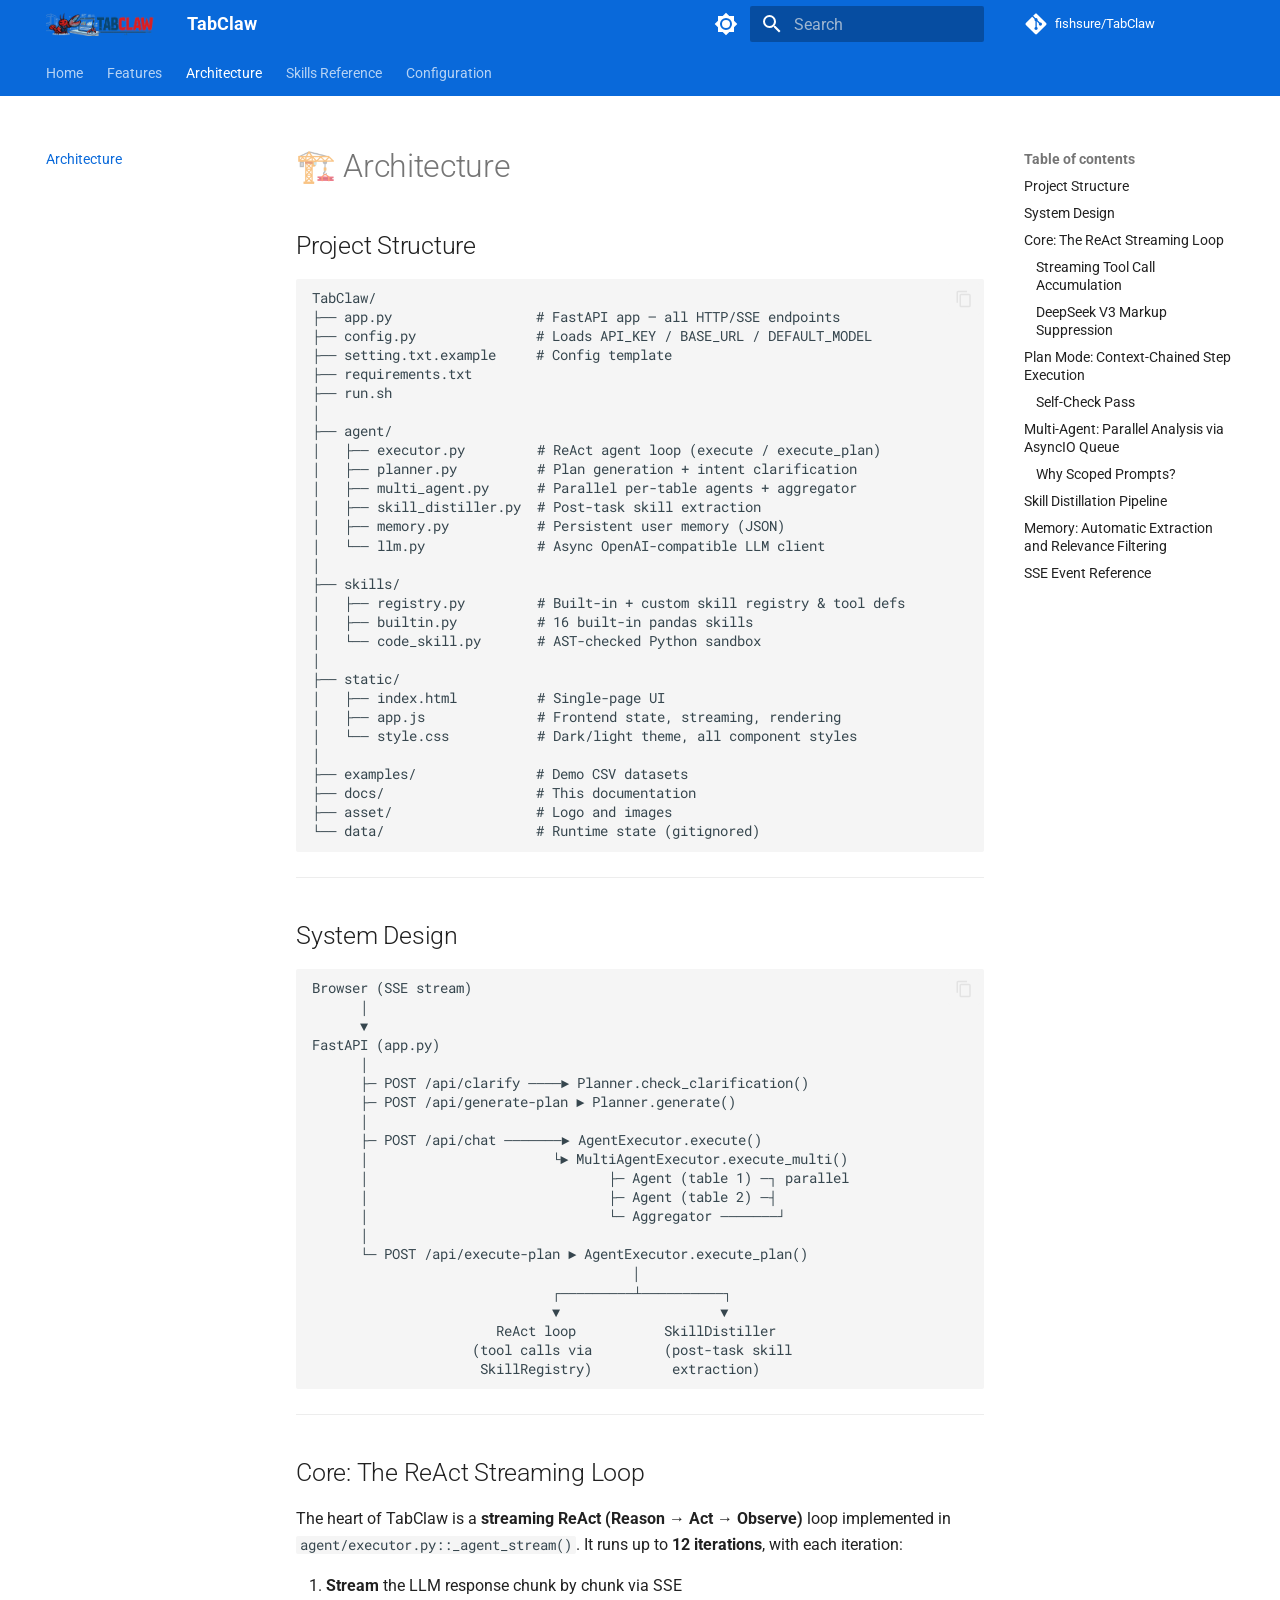
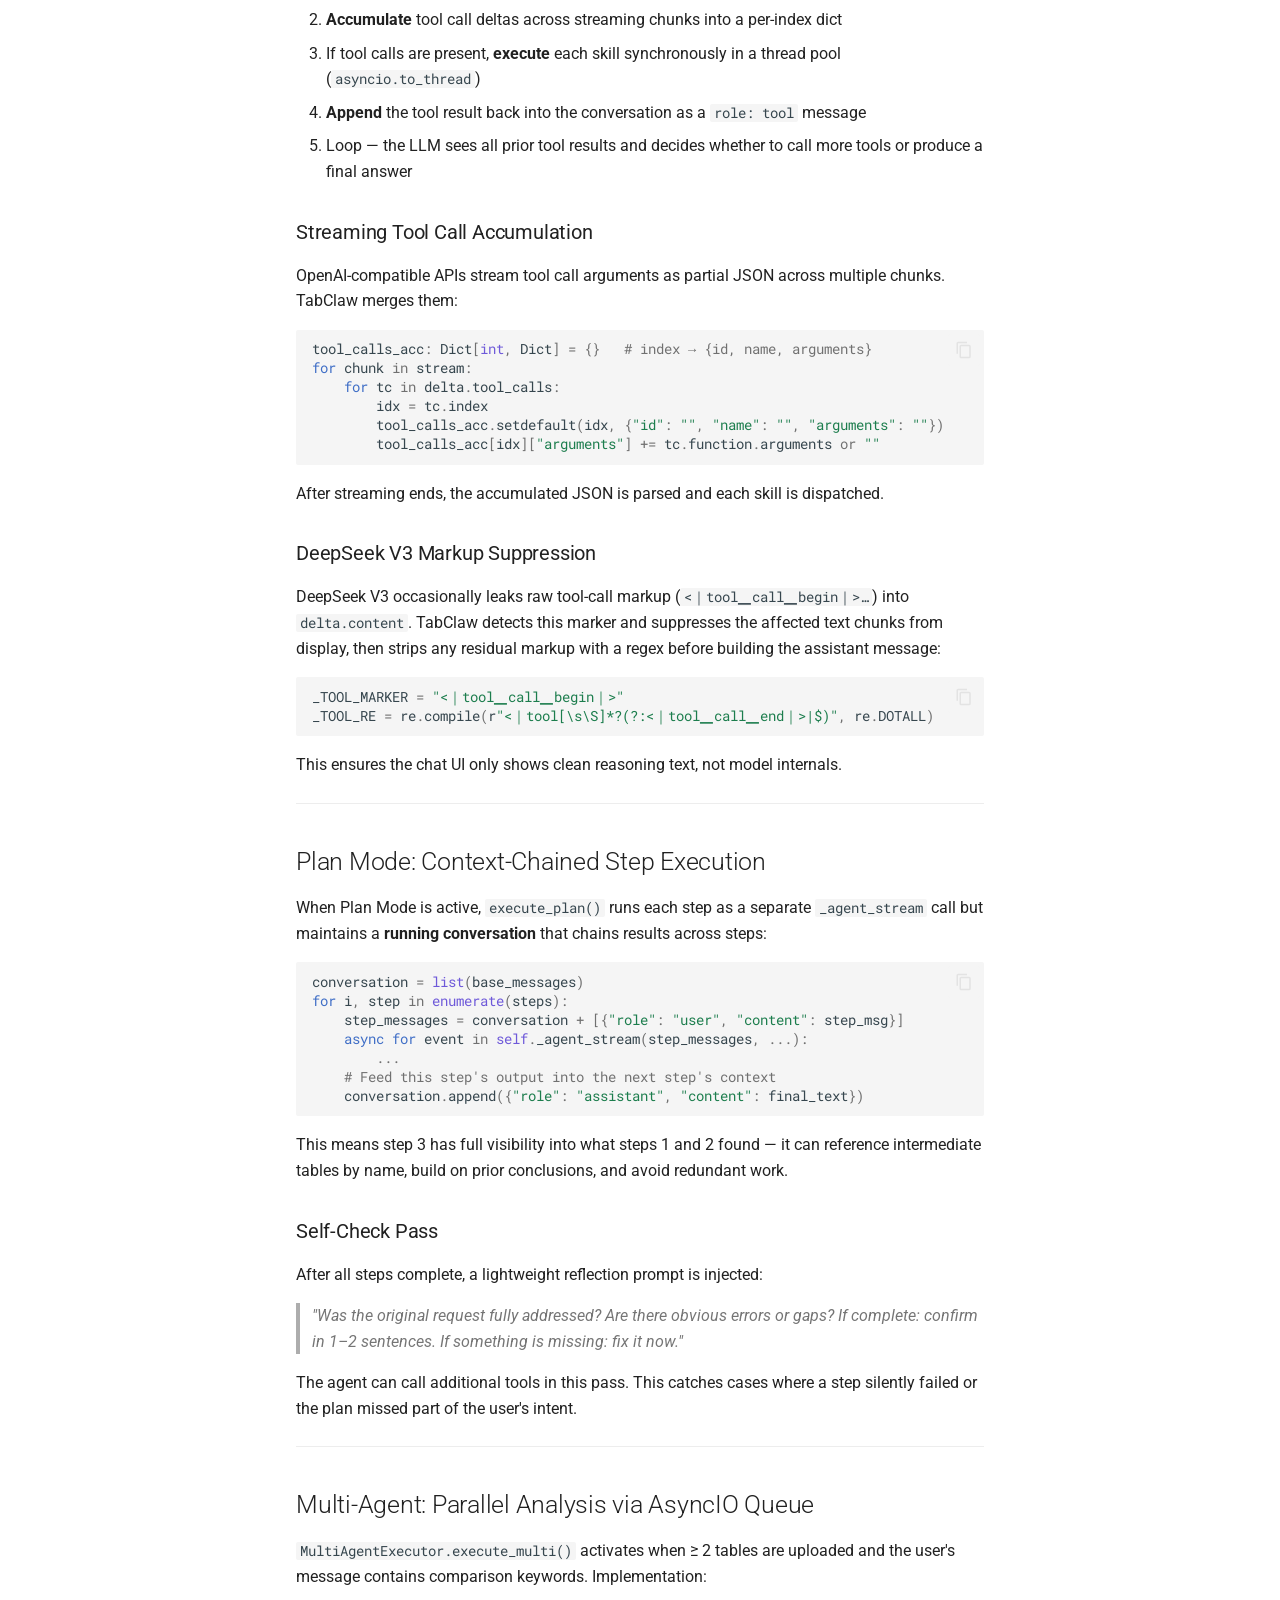
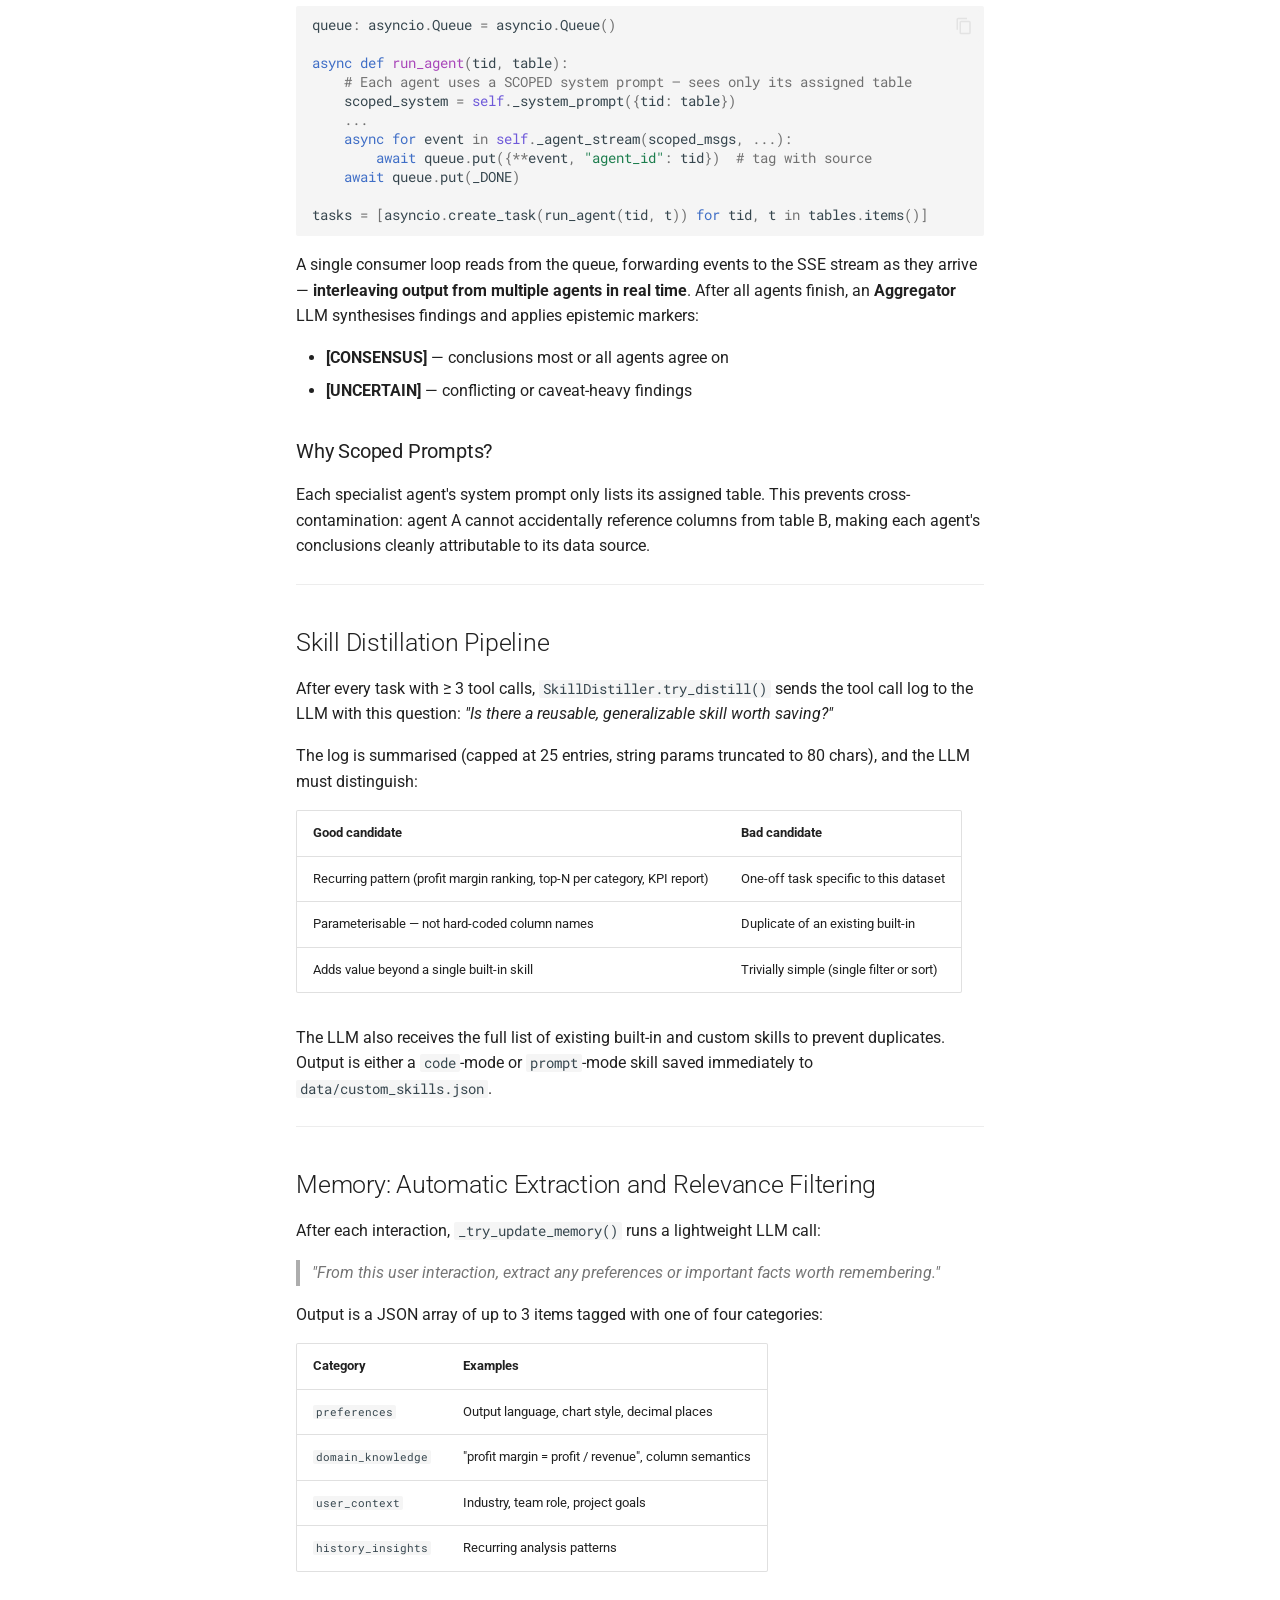
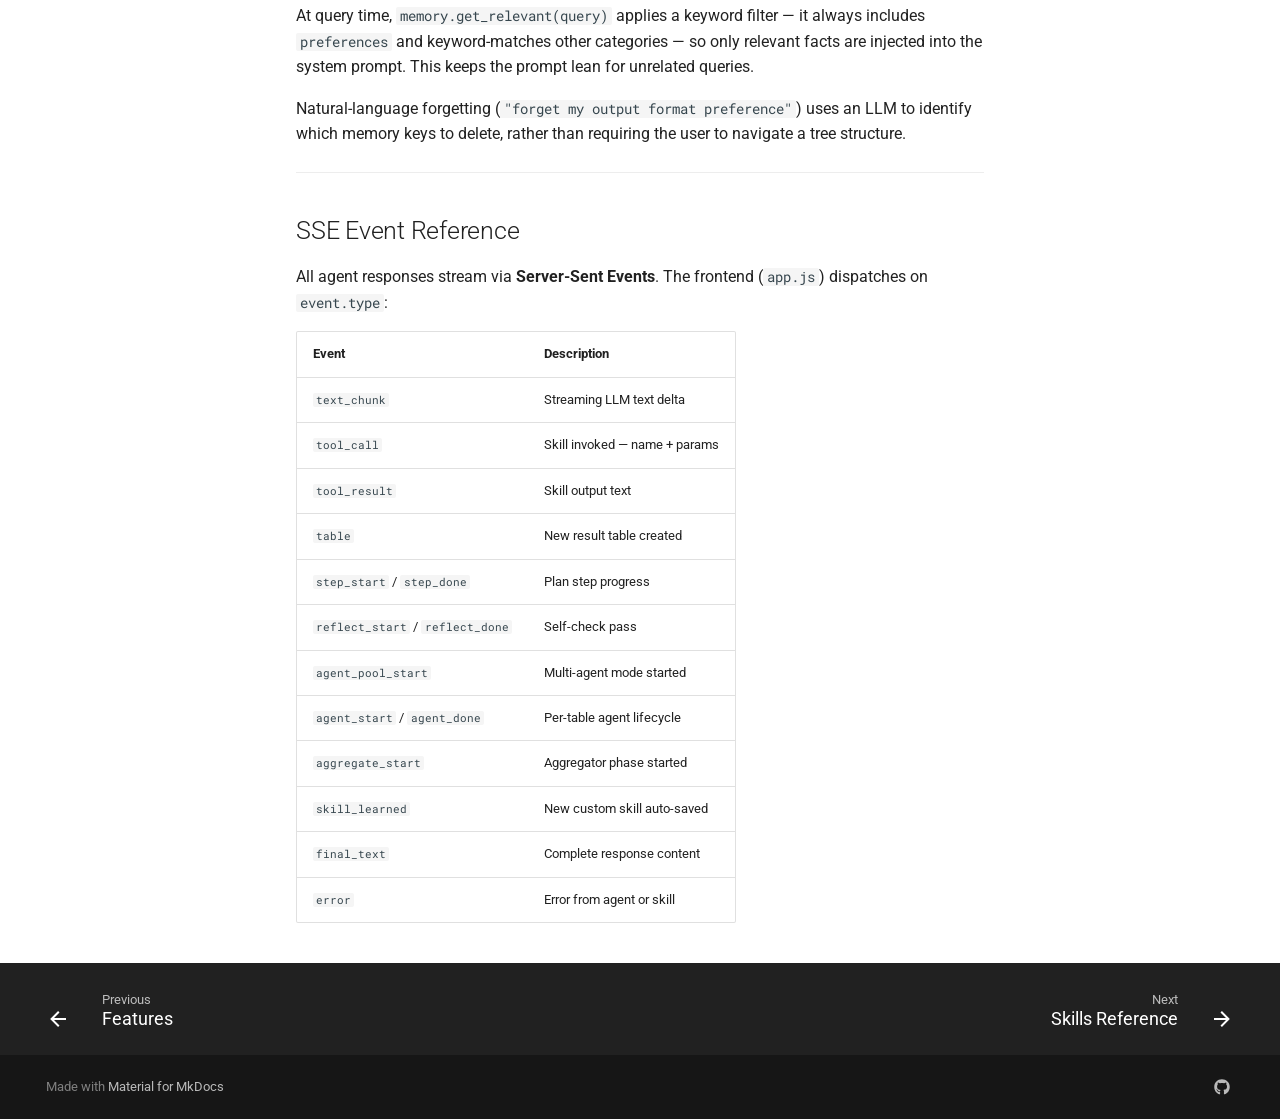
==== architecture/index.html @ ba9af8a4 "Deployed 02b4623 with MkDocs version: 1.6.1" ====
<!doctype html>
<html lang="en" class="no-js">
  <head>
    
      <meta charset="utf-8">
      <meta name="viewport" content="width=device-width,initial-scale=1">
      
        <meta name="description" content="A local AI agent for conversational table analysis — no SQL, no code, no cloud.">
      
      
        <meta name="author" content="Shuo Yu, Daoyu Wang, Qingchuan Li">
      
      
        <link rel="canonical" href="https://fishsure.github.io/TabClaw/architecture/">
      
      
        <link rel="prev" href="../features/">
      
      
        <link rel="next" href="../skills/">
      
      
        
      
      
      <link rel="icon" href="../assets/logo_rmbg.png">
      <meta name="generator" content="mkdocs-1.6.1, mkdocs-material-9.7.4">
    
    
      
        <title>Architecture - TabClaw</title>
      
    
    
      <link rel="stylesheet" href="../assets/stylesheets/main.484c7ddc.min.css">
      
        
        <link rel="stylesheet" href="../assets/stylesheets/palette.ab4e12ef.min.css">
      
      


    
    
      
    
    
      
        
        
        <link rel="preconnect" href="https://fonts.gstatic.com" crossorigin>
        <link rel="stylesheet" href="https://fonts.googleapis.com/css?family=Roboto:300,300i,400,400i,700,700i%7CRoboto+Mono:400,400i,700,700i&display=fallback">
        <style>:root{--md-text-font:"Roboto";--md-code-font:"Roboto Mono"}</style>
      
    
    
      <link rel="stylesheet" href="../assets/custom.css">
    
    <script>__md_scope=new URL("..",location),__md_hash=e=>[...e].reduce(((e,_)=>(e<<5)-e+_.charCodeAt(0)),0),__md_get=(e,_=localStorage,t=__md_scope)=>JSON.parse(_.getItem(t.pathname+"."+e)),__md_set=(e,_,t=localStorage,a=__md_scope)=>{try{t.setItem(a.pathname+"."+e,JSON.stringify(_))}catch(e){}}</script>
    
      

    
    
  </head>
  
  
    
    
      
    
    
    
    
    <body dir="ltr" data-md-color-scheme="slate" data-md-color-primary="custom" data-md-color-accent="custom">
  
    
    <input class="md-toggle" data-md-toggle="drawer" type="checkbox" id="__drawer" autocomplete="off">
    <input class="md-toggle" data-md-toggle="search" type="checkbox" id="__search" autocomplete="off">
    <label class="md-overlay" for="__drawer"></label>
    <div data-md-component="skip">
      
        
        <a href="#architecture" class="md-skip">
          Skip to content
        </a>
      
    </div>
    <div data-md-component="announce">
      
    </div>
    
    
      

<header class="md-header" data-md-component="header">
  <nav class="md-header__inner md-grid" aria-label="Header">
    <a href=".." title="TabClaw" class="md-header__button md-logo" aria-label="TabClaw" data-md-component="logo">
      
  <img src="../assets/logo_rmbg.png" alt="logo">

    </a>
    <label class="md-header__button md-icon" for="__drawer">
      
      <svg xmlns="http://www.w3.org/2000/svg" viewBox="0 0 24 24"><path d="M3 6h18v2H3zm0 5h18v2H3zm0 5h18v2H3z"/></svg>
    </label>
    <div class="md-header__title" data-md-component="header-title">
      <div class="md-header__ellipsis">
        <div class="md-header__topic">
          <span class="md-ellipsis">
            TabClaw
          </span>
        </div>
        <div class="md-header__topic" data-md-component="header-topic">
          <span class="md-ellipsis">
            
              Architecture
            
          </span>
        </div>
      </div>
    </div>
    
      
        <form class="md-header__option" data-md-component="palette">
  
    
    
    
    <input class="md-option" data-md-color-media="(prefers-color-scheme: dark)" data-md-color-scheme="slate" data-md-color-primary="custom" data-md-color-accent="custom"  aria-label="Switch to light mode"  type="radio" name="__palette" id="__palette_0">
    
      <label class="md-header__button md-icon" title="Switch to light mode" for="__palette_1" hidden>
        <svg xmlns="http://www.w3.org/2000/svg" viewBox="0 0 24 24"><path d="M12 18c-.89 0-1.74-.2-2.5-.55C11.56 16.5 13 14.42 13 12s-1.44-4.5-3.5-5.45C10.26 6.2 11.11 6 12 6a6 6 0 0 1 6 6 6 6 0 0 1-6 6m8-9.31V4h-4.69L12 .69 8.69 4H4v4.69L.69 12 4 15.31V20h4.69L12 23.31 15.31 20H20v-4.69L23.31 12z"/></svg>
      </label>
    
  
    
    
    
    <input class="md-option" data-md-color-media="(prefers-color-scheme: light)" data-md-color-scheme="default" data-md-color-primary="custom" data-md-color-accent="custom"  aria-label="Switch to dark mode"  type="radio" name="__palette" id="__palette_1">
    
      <label class="md-header__button md-icon" title="Switch to dark mode" for="__palette_0" hidden>
        <svg xmlns="http://www.w3.org/2000/svg" viewBox="0 0 24 24"><path d="M12 8a4 4 0 0 0-4 4 4 4 0 0 0 4 4 4 4 0 0 0 4-4 4 4 0 0 0-4-4m0 10a6 6 0 0 1-6-6 6 6 0 0 1 6-6 6 6 0 0 1 6 6 6 6 0 0 1-6 6m8-9.31V4h-4.69L12 .69 8.69 4H4v4.69L.69 12 4 15.31V20h4.69L12 23.31 15.31 20H20v-4.69L23.31 12z"/></svg>
      </label>
    
  
</form>
      
    
    
      <script>var palette=__md_get("__palette");if(palette&&palette.color){if("(prefers-color-scheme)"===palette.color.media){var media=matchMedia("(prefers-color-scheme: light)"),input=document.querySelector(media.matches?"[data-md-color-media='(prefers-color-scheme: light)']":"[data-md-color-media='(prefers-color-scheme: dark)']");palette.color.media=input.getAttribute("data-md-color-media"),palette.color.scheme=input.getAttribute("data-md-color-scheme"),palette.color.primary=input.getAttribute("data-md-color-primary"),palette.color.accent=input.getAttribute("data-md-color-accent")}for(var[key,value]of Object.entries(palette.color))document.body.setAttribute("data-md-color-"+key,value)}</script>
    
    
    
      
      
        <label class="md-header__button md-icon" for="__search">
          
          <svg xmlns="http://www.w3.org/2000/svg" viewBox="0 0 24 24"><path d="M9.5 3A6.5 6.5 0 0 1 16 9.5c0 1.61-.59 3.09-1.56 4.23l.27.27h.79l5 5-1.5 1.5-5-5v-.79l-.27-.27A6.52 6.52 0 0 1 9.5 16 6.5 6.5 0 0 1 3 9.5 6.5 6.5 0 0 1 9.5 3m0 2C7 5 5 7 5 9.5S7 14 9.5 14 14 12 14 9.5 12 5 9.5 5"/></svg>
        </label>
        <div class="md-search" data-md-component="search" role="dialog">
  <label class="md-search__overlay" for="__search"></label>
  <div class="md-search__inner" role="search">
    <form class="md-search__form" name="search">
      <input type="text" class="md-search__input" name="query" aria-label="Search" placeholder="Search" autocapitalize="off" autocorrect="off" autocomplete="off" spellcheck="false" data-md-component="search-query" required>
      <label class="md-search__icon md-icon" for="__search">
        
        <svg xmlns="http://www.w3.org/2000/svg" viewBox="0 0 24 24"><path d="M9.5 3A6.5 6.5 0 0 1 16 9.5c0 1.61-.59 3.09-1.56 4.23l.27.27h.79l5 5-1.5 1.5-5-5v-.79l-.27-.27A6.52 6.52 0 0 1 9.5 16 6.5 6.5 0 0 1 3 9.5 6.5 6.5 0 0 1 9.5 3m0 2C7 5 5 7 5 9.5S7 14 9.5 14 14 12 14 9.5 12 5 9.5 5"/></svg>
        
        <svg xmlns="http://www.w3.org/2000/svg" viewBox="0 0 24 24"><path d="M20 11v2H8l5.5 5.5-1.42 1.42L4.16 12l7.92-7.92L13.5 5.5 8 11z"/></svg>
      </label>
      <nav class="md-search__options" aria-label="Search">
        
        <button type="reset" class="md-search__icon md-icon" title="Clear" aria-label="Clear" tabindex="-1">
          
          <svg xmlns="http://www.w3.org/2000/svg" viewBox="0 0 24 24"><path d="M19 6.41 17.59 5 12 10.59 6.41 5 5 6.41 10.59 12 5 17.59 6.41 19 12 13.41 17.59 19 19 17.59 13.41 12z"/></svg>
        </button>
      </nav>
      
        <div class="md-search__suggest" data-md-component="search-suggest"></div>
      
    </form>
    <div class="md-search__output">
      <div class="md-search__scrollwrap" tabindex="0" data-md-scrollfix>
        <div class="md-search-result" data-md-component="search-result">
          <div class="md-search-result__meta">
            Initializing search
          </div>
          <ol class="md-search-result__list" role="presentation"></ol>
        </div>
      </div>
    </div>
  </div>
</div>
      
    
    
      <div class="md-header__source">
        <a href="https://github.com/fishsure/TabClaw" title="Go to repository" class="md-source" data-md-component="source">
  <div class="md-source__icon md-icon">
    
    <svg xmlns="http://www.w3.org/2000/svg" viewBox="0 0 448 512"><!--! Font Awesome Free 7.1.0 by @fontawesome - https://fontawesome.com License - https://fontawesome.com/license/free (Icons: CC BY 4.0, Fonts: SIL OFL 1.1, Code: MIT License) Copyright 2025 Fonticons, Inc.--><path d="M439.6 236.1 244 40.5c-5.4-5.5-12.8-8.5-20.4-8.5s-15 3-20.4 8.4L162.5 81l51.5 51.5c27.1-9.1 52.7 16.8 43.4 43.7l49.7 49.7c34.2-11.8 61.2 31 35.5 56.7-26.5 26.5-70.2-2.9-56-37.3L240.3 199v121.9c25.3 12.5 22.3 41.8 9.1 55-6.4 6.4-15.2 10.1-24.3 10.1s-17.8-3.6-24.3-10.1c-17.6-17.6-11.1-46.9 11.2-56v-123c-20.8-8.5-24.6-30.7-18.6-45L142.6 101 8.5 235.1C3 240.6 0 247.9 0 255.5s3 15 8.5 20.4l195.6 195.7c5.4 5.4 12.7 8.4 20.4 8.4s15-3 20.4-8.4l194.7-194.7c5.4-5.4 8.4-12.8 8.4-20.4s-3-15-8.4-20.4"/></svg>
  </div>
  <div class="md-source__repository">
    fishsure/TabClaw
  </div>
</a>
      </div>
    
  </nav>
  
</header>
    
    <div class="md-container" data-md-component="container">
      
      
        
          
            
<nav class="md-tabs" aria-label="Tabs" data-md-component="tabs">
  <div class="md-grid">
    <ul class="md-tabs__list">
      
        
  
  
  
  
    <li class="md-tabs__item">
      <a href=".." class="md-tabs__link">
        
  
  
    
  
  Home

      </a>
    </li>
  

      
        
  
  
  
  
    <li class="md-tabs__item">
      <a href="../features/" class="md-tabs__link">
        
  
  
    
  
  Features

      </a>
    </li>
  

      
        
  
  
  
    
  
  
    <li class="md-tabs__item md-tabs__item--active">
      <a href="./" class="md-tabs__link">
        
  
  
    
  
  Architecture

      </a>
    </li>
  

      
        
  
  
  
  
    <li class="md-tabs__item">
      <a href="../skills/" class="md-tabs__link">
        
  
  
    
  
  Skills Reference

      </a>
    </li>
  

      
        
  
  
  
  
    <li class="md-tabs__item">
      <a href="../configuration/" class="md-tabs__link">
        
  
  
    
  
  Configuration

      </a>
    </li>
  

      
    </ul>
  </div>
</nav>
          
        
      
      <main class="md-main" data-md-component="main">
        <div class="md-main__inner md-grid">
          
            
              
              <div class="md-sidebar md-sidebar--primary" data-md-component="sidebar" data-md-type="navigation" >
                <div class="md-sidebar__scrollwrap">
                  <div class="md-sidebar__inner">
                    


  


<nav class="md-nav md-nav--primary md-nav--lifted" aria-label="Navigation" data-md-level="0">
  <label class="md-nav__title" for="__drawer">
    <a href=".." title="TabClaw" class="md-nav__button md-logo" aria-label="TabClaw" data-md-component="logo">
      
  <img src="../assets/logo_rmbg.png" alt="logo">

    </a>
    TabClaw
  </label>
  
    <div class="md-nav__source">
      <a href="https://github.com/fishsure/TabClaw" title="Go to repository" class="md-source" data-md-component="source">
  <div class="md-source__icon md-icon">
    
    <svg xmlns="http://www.w3.org/2000/svg" viewBox="0 0 448 512"><!--! Font Awesome Free 7.1.0 by @fontawesome - https://fontawesome.com License - https://fontawesome.com/license/free (Icons: CC BY 4.0, Fonts: SIL OFL 1.1, Code: MIT License) Copyright 2025 Fonticons, Inc.--><path d="M439.6 236.1 244 40.5c-5.4-5.5-12.8-8.5-20.4-8.5s-15 3-20.4 8.4L162.5 81l51.5 51.5c27.1-9.1 52.7 16.8 43.4 43.7l49.7 49.7c34.2-11.8 61.2 31 35.5 56.7-26.5 26.5-70.2-2.9-56-37.3L240.3 199v121.9c25.3 12.5 22.3 41.8 9.1 55-6.4 6.4-15.2 10.1-24.3 10.1s-17.8-3.6-24.3-10.1c-17.6-17.6-11.1-46.9 11.2-56v-123c-20.8-8.5-24.6-30.7-18.6-45L142.6 101 8.5 235.1C3 240.6 0 247.9 0 255.5s3 15 8.5 20.4l195.6 195.7c5.4 5.4 12.7 8.4 20.4 8.4s15-3 20.4-8.4l194.7-194.7c5.4-5.4 8.4-12.8 8.4-20.4s-3-15-8.4-20.4"/></svg>
  </div>
  <div class="md-source__repository">
    fishsure/TabClaw
  </div>
</a>
    </div>
  
  <ul class="md-nav__list" data-md-scrollfix>
    
      
      
  
  
  
  
    <li class="md-nav__item">
      <a href=".." class="md-nav__link">
        
  
  
  <span class="md-ellipsis">
    
  
    Home
  

    
  </span>
  
  

      </a>
    </li>
  

    
      
      
  
  
  
  
    <li class="md-nav__item">
      <a href="../features/" class="md-nav__link">
        
  
  
  <span class="md-ellipsis">
    
  
    Features
  

    
  </span>
  
  

      </a>
    </li>
  

    
      
      
  
  
    
  
  
  
    <li class="md-nav__item md-nav__item--active">
      
      <input class="md-nav__toggle md-toggle" type="checkbox" id="__toc">
      
      
        
      
      
        <label class="md-nav__link md-nav__link--active" for="__toc">
          
  
  
  <span class="md-ellipsis">
    
  
    Architecture
  

    
  </span>
  
  

          <span class="md-nav__icon md-icon"></span>
        </label>
      
      <a href="./" class="md-nav__link md-nav__link--active">
        
  
  
  <span class="md-ellipsis">
    
  
    Architecture
  

    
  </span>
  
  

      </a>
      
        

<nav class="md-nav md-nav--secondary" aria-label="Table of contents">
  
  
  
    
  
  
    <label class="md-nav__title" for="__toc">
      <span class="md-nav__icon md-icon"></span>
      Table of contents
    </label>
    <ul class="md-nav__list" data-md-component="toc" data-md-scrollfix>
      
        <li class="md-nav__item">
  <a href="#project-structure" class="md-nav__link">
    <span class="md-ellipsis">
      
        Project Structure
      
    </span>
  </a>
  
</li>
      
        <li class="md-nav__item">
  <a href="#system-design" class="md-nav__link">
    <span class="md-ellipsis">
      
        System Design
      
    </span>
  </a>
  
</li>
      
        <li class="md-nav__item">
  <a href="#core-the-react-streaming-loop" class="md-nav__link">
    <span class="md-ellipsis">
      
        Core: The ReAct Streaming Loop
      
    </span>
  </a>
  
    <nav class="md-nav" aria-label="Core: The ReAct Streaming Loop">
      <ul class="md-nav__list">
        
          <li class="md-nav__item">
  <a href="#streaming-tool-call-accumulation" class="md-nav__link">
    <span class="md-ellipsis">
      
        Streaming Tool Call Accumulation
      
    </span>
  </a>
  
</li>
        
          <li class="md-nav__item">
  <a href="#deepseek-v3-markup-suppression" class="md-nav__link">
    <span class="md-ellipsis">
      
        DeepSeek V3 Markup Suppression
      
    </span>
  </a>
  
</li>
        
      </ul>
    </nav>
  
</li>
      
        <li class="md-nav__item">
  <a href="#plan-mode-context-chained-step-execution" class="md-nav__link">
    <span class="md-ellipsis">
      
        Plan Mode: Context-Chained Step Execution
      
    </span>
  </a>
  
    <nav class="md-nav" aria-label="Plan Mode: Context-Chained Step Execution">
      <ul class="md-nav__list">
        
          <li class="md-nav__item">
  <a href="#self-check-pass" class="md-nav__link">
    <span class="md-ellipsis">
      
        Self-Check Pass
      
    </span>
  </a>
  
</li>
        
      </ul>
    </nav>
  
</li>
      
        <li class="md-nav__item">
  <a href="#multi-agent-parallel-analysis-via-asyncio-queue" class="md-nav__link">
    <span class="md-ellipsis">
      
        Multi-Agent: Parallel Analysis via AsyncIO Queue
      
    </span>
  </a>
  
    <nav class="md-nav" aria-label="Multi-Agent: Parallel Analysis via AsyncIO Queue">
      <ul class="md-nav__list">
        
          <li class="md-nav__item">
  <a href="#why-scoped-prompts" class="md-nav__link">
    <span class="md-ellipsis">
      
        Why Scoped Prompts?
      
    </span>
  </a>
  
</li>
        
      </ul>
    </nav>
  
</li>
      
        <li class="md-nav__item">
  <a href="#skill-distillation-pipeline" class="md-nav__link">
    <span class="md-ellipsis">
      
        Skill Distillation Pipeline
      
    </span>
  </a>
  
</li>
      
        <li class="md-nav__item">
  <a href="#memory-automatic-extraction-and-relevance-filtering" class="md-nav__link">
    <span class="md-ellipsis">
      
        Memory: Automatic Extraction and Relevance Filtering
      
    </span>
  </a>
  
</li>
      
        <li class="md-nav__item">
  <a href="#sse-event-reference" class="md-nav__link">
    <span class="md-ellipsis">
      
        SSE Event Reference
      
    </span>
  </a>
  
</li>
      
    </ul>
  
</nav>
      
    </li>
  

    
      
      
  
  
  
  
    <li class="md-nav__item">
      <a href="../skills/" class="md-nav__link">
        
  
  
  <span class="md-ellipsis">
    
  
    Skills Reference
  

    
  </span>
  
  

      </a>
    </li>
  

    
      
      
  
  
  
  
    <li class="md-nav__item">
      <a href="../configuration/" class="md-nav__link">
        
  
  
  <span class="md-ellipsis">
    
  
    Configuration
  

    
  </span>
  
  

      </a>
    </li>
  

    
  </ul>
</nav>
                  </div>
                </div>
              </div>
            
            
              
              <div class="md-sidebar md-sidebar--secondary" data-md-component="sidebar" data-md-type="toc" >
                <div class="md-sidebar__scrollwrap">
                  <div class="md-sidebar__inner">
                    

<nav class="md-nav md-nav--secondary" aria-label="Table of contents">
  
  
  
    
  
  
    <label class="md-nav__title" for="__toc">
      <span class="md-nav__icon md-icon"></span>
      Table of contents
    </label>
    <ul class="md-nav__list" data-md-component="toc" data-md-scrollfix>
      
        <li class="md-nav__item">
  <a href="#project-structure" class="md-nav__link">
    <span class="md-ellipsis">
      
        Project Structure
      
    </span>
  </a>
  
</li>
      
        <li class="md-nav__item">
  <a href="#system-design" class="md-nav__link">
    <span class="md-ellipsis">
      
        System Design
      
    </span>
  </a>
  
</li>
      
        <li class="md-nav__item">
  <a href="#core-the-react-streaming-loop" class="md-nav__link">
    <span class="md-ellipsis">
      
        Core: The ReAct Streaming Loop
      
    </span>
  </a>
  
    <nav class="md-nav" aria-label="Core: The ReAct Streaming Loop">
      <ul class="md-nav__list">
        
          <li class="md-nav__item">
  <a href="#streaming-tool-call-accumulation" class="md-nav__link">
    <span class="md-ellipsis">
      
        Streaming Tool Call Accumulation
      
    </span>
  </a>
  
</li>
        
          <li class="md-nav__item">
  <a href="#deepseek-v3-markup-suppression" class="md-nav__link">
    <span class="md-ellipsis">
      
        DeepSeek V3 Markup Suppression
      
    </span>
  </a>
  
</li>
        
      </ul>
    </nav>
  
</li>
      
        <li class="md-nav__item">
  <a href="#plan-mode-context-chained-step-execution" class="md-nav__link">
    <span class="md-ellipsis">
      
        Plan Mode: Context-Chained Step Execution
      
    </span>
  </a>
  
    <nav class="md-nav" aria-label="Plan Mode: Context-Chained Step Execution">
      <ul class="md-nav__list">
        
          <li class="md-nav__item">
  <a href="#self-check-pass" class="md-nav__link">
    <span class="md-ellipsis">
      
        Self-Check Pass
      
    </span>
  </a>
  
</li>
        
      </ul>
    </nav>
  
</li>
      
        <li class="md-nav__item">
  <a href="#multi-agent-parallel-analysis-via-asyncio-queue" class="md-nav__link">
    <span class="md-ellipsis">
      
        Multi-Agent: Parallel Analysis via AsyncIO Queue
      
    </span>
  </a>
  
    <nav class="md-nav" aria-label="Multi-Agent: Parallel Analysis via AsyncIO Queue">
      <ul class="md-nav__list">
        
          <li class="md-nav__item">
  <a href="#why-scoped-prompts" class="md-nav__link">
    <span class="md-ellipsis">
      
        Why Scoped Prompts?
      
    </span>
  </a>
  
</li>
        
      </ul>
    </nav>
  
</li>
      
        <li class="md-nav__item">
  <a href="#skill-distillation-pipeline" class="md-nav__link">
    <span class="md-ellipsis">
      
        Skill Distillation Pipeline
      
    </span>
  </a>
  
</li>
      
        <li class="md-nav__item">
  <a href="#memory-automatic-extraction-and-relevance-filtering" class="md-nav__link">
    <span class="md-ellipsis">
      
        Memory: Automatic Extraction and Relevance Filtering
      
    </span>
  </a>
  
</li>
      
        <li class="md-nav__item">
  <a href="#sse-event-reference" class="md-nav__link">
    <span class="md-ellipsis">
      
        SSE Event Reference
      
    </span>
  </a>
  
</li>
      
    </ul>
  
</nav>
                  </div>
                </div>
              </div>
            
          
          
            <div class="md-content" data-md-component="content">
              
              <article class="md-content__inner md-typeset">
                
                  



<h1 id="architecture">🏗️ Architecture<a class="headerlink" href="#architecture" title="Permanent link">&para;</a></h1>
<h2 id="project-structure">Project Structure<a class="headerlink" href="#project-structure" title="Permanent link">&para;</a></h2>
<div class="language-text highlight"><pre><span></span><code><span id="__span-0-1"><a id="__codelineno-0-1" name="__codelineno-0-1" href="#__codelineno-0-1"></a>TabClaw/
</span><span id="__span-0-2"><a id="__codelineno-0-2" name="__codelineno-0-2" href="#__codelineno-0-2"></a>├── app.py                  # FastAPI app — all HTTP/SSE endpoints
</span><span id="__span-0-3"><a id="__codelineno-0-3" name="__codelineno-0-3" href="#__codelineno-0-3"></a>├── config.py               # Loads API_KEY / BASE_URL / DEFAULT_MODEL
</span><span id="__span-0-4"><a id="__codelineno-0-4" name="__codelineno-0-4" href="#__codelineno-0-4"></a>├── setting.txt.example     # Config template
</span><span id="__span-0-5"><a id="__codelineno-0-5" name="__codelineno-0-5" href="#__codelineno-0-5"></a>├── requirements.txt
</span><span id="__span-0-6"><a id="__codelineno-0-6" name="__codelineno-0-6" href="#__codelineno-0-6"></a>├── run.sh
</span><span id="__span-0-7"><a id="__codelineno-0-7" name="__codelineno-0-7" href="#__codelineno-0-7"></a>│
</span><span id="__span-0-8"><a id="__codelineno-0-8" name="__codelineno-0-8" href="#__codelineno-0-8"></a>├── agent/
</span><span id="__span-0-9"><a id="__codelineno-0-9" name="__codelineno-0-9" href="#__codelineno-0-9"></a>│   ├── executor.py         # ReAct agent loop (execute / execute_plan)
</span><span id="__span-0-10"><a id="__codelineno-0-10" name="__codelineno-0-10" href="#__codelineno-0-10"></a>│   ├── planner.py          # Plan generation + intent clarification
</span><span id="__span-0-11"><a id="__codelineno-0-11" name="__codelineno-0-11" href="#__codelineno-0-11"></a>│   ├── multi_agent.py      # Parallel per-table agents + aggregator
</span><span id="__span-0-12"><a id="__codelineno-0-12" name="__codelineno-0-12" href="#__codelineno-0-12"></a>│   ├── skill_distiller.py  # Post-task skill extraction
</span><span id="__span-0-13"><a id="__codelineno-0-13" name="__codelineno-0-13" href="#__codelineno-0-13"></a>│   ├── memory.py           # Persistent user memory (JSON)
</span><span id="__span-0-14"><a id="__codelineno-0-14" name="__codelineno-0-14" href="#__codelineno-0-14"></a>│   └── llm.py              # Async OpenAI-compatible LLM client
</span><span id="__span-0-15"><a id="__codelineno-0-15" name="__codelineno-0-15" href="#__codelineno-0-15"></a>│
</span><span id="__span-0-16"><a id="__codelineno-0-16" name="__codelineno-0-16" href="#__codelineno-0-16"></a>├── skills/
</span><span id="__span-0-17"><a id="__codelineno-0-17" name="__codelineno-0-17" href="#__codelineno-0-17"></a>│   ├── registry.py         # Built-in + custom skill registry &amp; tool defs
</span><span id="__span-0-18"><a id="__codelineno-0-18" name="__codelineno-0-18" href="#__codelineno-0-18"></a>│   ├── builtin.py          # 16 built-in pandas skills
</span><span id="__span-0-19"><a id="__codelineno-0-19" name="__codelineno-0-19" href="#__codelineno-0-19"></a>│   └── code_skill.py       # AST-checked Python sandbox
</span><span id="__span-0-20"><a id="__codelineno-0-20" name="__codelineno-0-20" href="#__codelineno-0-20"></a>│
</span><span id="__span-0-21"><a id="__codelineno-0-21" name="__codelineno-0-21" href="#__codelineno-0-21"></a>├── static/
</span><span id="__span-0-22"><a id="__codelineno-0-22" name="__codelineno-0-22" href="#__codelineno-0-22"></a>│   ├── index.html          # Single-page UI
</span><span id="__span-0-23"><a id="__codelineno-0-23" name="__codelineno-0-23" href="#__codelineno-0-23"></a>│   ├── app.js              # Frontend state, streaming, rendering
</span><span id="__span-0-24"><a id="__codelineno-0-24" name="__codelineno-0-24" href="#__codelineno-0-24"></a>│   └── style.css           # Dark/light theme, all component styles
</span><span id="__span-0-25"><a id="__codelineno-0-25" name="__codelineno-0-25" href="#__codelineno-0-25"></a>│
</span><span id="__span-0-26"><a id="__codelineno-0-26" name="__codelineno-0-26" href="#__codelineno-0-26"></a>├── examples/               # Demo CSV datasets
</span><span id="__span-0-27"><a id="__codelineno-0-27" name="__codelineno-0-27" href="#__codelineno-0-27"></a>├── docs/                   # This documentation
</span><span id="__span-0-28"><a id="__codelineno-0-28" name="__codelineno-0-28" href="#__codelineno-0-28"></a>├── asset/                  # Logo and images
</span><span id="__span-0-29"><a id="__codelineno-0-29" name="__codelineno-0-29" href="#__codelineno-0-29"></a>└── data/                   # Runtime state (gitignored)
</span></code></pre></div>
<hr />
<h2 id="system-design">System Design<a class="headerlink" href="#system-design" title="Permanent link">&para;</a></h2>
<div class="language-text highlight"><pre><span></span><code><span id="__span-1-1"><a id="__codelineno-1-1" name="__codelineno-1-1" href="#__codelineno-1-1"></a>Browser (SSE stream)
</span><span id="__span-1-2"><a id="__codelineno-1-2" name="__codelineno-1-2" href="#__codelineno-1-2"></a>      │
</span><span id="__span-1-3"><a id="__codelineno-1-3" name="__codelineno-1-3" href="#__codelineno-1-3"></a>      ▼
</span><span id="__span-1-4"><a id="__codelineno-1-4" name="__codelineno-1-4" href="#__codelineno-1-4"></a>FastAPI (app.py)
</span><span id="__span-1-5"><a id="__codelineno-1-5" name="__codelineno-1-5" href="#__codelineno-1-5"></a>      │
</span><span id="__span-1-6"><a id="__codelineno-1-6" name="__codelineno-1-6" href="#__codelineno-1-6"></a>      ├─ POST /api/clarify ────► Planner.check_clarification()
</span><span id="__span-1-7"><a id="__codelineno-1-7" name="__codelineno-1-7" href="#__codelineno-1-7"></a>      ├─ POST /api/generate-plan ► Planner.generate()
</span><span id="__span-1-8"><a id="__codelineno-1-8" name="__codelineno-1-8" href="#__codelineno-1-8"></a>      │
</span><span id="__span-1-9"><a id="__codelineno-1-9" name="__codelineno-1-9" href="#__codelineno-1-9"></a>      ├─ POST /api/chat ───────► AgentExecutor.execute()
</span><span id="__span-1-10"><a id="__codelineno-1-10" name="__codelineno-1-10" href="#__codelineno-1-10"></a>      │                       └► MultiAgentExecutor.execute_multi()
</span><span id="__span-1-11"><a id="__codelineno-1-11" name="__codelineno-1-11" href="#__codelineno-1-11"></a>      │                              ├─ Agent (table 1) ─┐ parallel
</span><span id="__span-1-12"><a id="__codelineno-1-12" name="__codelineno-1-12" href="#__codelineno-1-12"></a>      │                              ├─ Agent (table 2) ─┤
</span><span id="__span-1-13"><a id="__codelineno-1-13" name="__codelineno-1-13" href="#__codelineno-1-13"></a>      │                              └─ Aggregator ───────┘
</span><span id="__span-1-14"><a id="__codelineno-1-14" name="__codelineno-1-14" href="#__codelineno-1-14"></a>      │
</span><span id="__span-1-15"><a id="__codelineno-1-15" name="__codelineno-1-15" href="#__codelineno-1-15"></a>      └─ POST /api/execute-plan ► AgentExecutor.execute_plan()
</span><span id="__span-1-16"><a id="__codelineno-1-16" name="__codelineno-1-16" href="#__codelineno-1-16"></a>                                        │
</span><span id="__span-1-17"><a id="__codelineno-1-17" name="__codelineno-1-17" href="#__codelineno-1-17"></a>                              ┌─────────┴──────────┐
</span><span id="__span-1-18"><a id="__codelineno-1-18" name="__codelineno-1-18" href="#__codelineno-1-18"></a>                              ▼                    ▼
</span><span id="__span-1-19"><a id="__codelineno-1-19" name="__codelineno-1-19" href="#__codelineno-1-19"></a>                       ReAct loop           SkillDistiller
</span><span id="__span-1-20"><a id="__codelineno-1-20" name="__codelineno-1-20" href="#__codelineno-1-20"></a>                    (tool calls via         (post-task skill
</span><span id="__span-1-21"><a id="__codelineno-1-21" name="__codelineno-1-21" href="#__codelineno-1-21"></a>                     SkillRegistry)          extraction)
</span></code></pre></div>
<hr />
<h2 id="core-the-react-streaming-loop">Core: The ReAct Streaming Loop<a class="headerlink" href="#core-the-react-streaming-loop" title="Permanent link">&para;</a></h2>
<p>The heart of TabClaw is a <strong>streaming ReAct (Reason → Act → Observe)</strong> loop implemented in <code>agent/executor.py::_agent_stream()</code>. It runs up to <strong>12 iterations</strong>, with each iteration:</p>
<ol>
<li><strong>Stream</strong> the LLM response chunk by chunk via SSE</li>
<li><strong>Accumulate</strong> tool call deltas across streaming chunks into a per-index dict</li>
<li>If tool calls are present, <strong>execute</strong> each skill synchronously in a thread pool (<code>asyncio.to_thread</code>)</li>
<li><strong>Append</strong> the tool result back into the conversation as a <code>role: tool</code> message</li>
<li>Loop — the LLM sees all prior tool results and decides whether to call more tools or produce a final answer</li>
</ol>
<h3 id="streaming-tool-call-accumulation">Streaming Tool Call Accumulation<a class="headerlink" href="#streaming-tool-call-accumulation" title="Permanent link">&para;</a></h3>
<p>OpenAI-compatible APIs stream tool call arguments as partial JSON across multiple chunks. TabClaw merges them:</p>
<div class="language-python highlight"><pre><span></span><code><span id="__span-2-1"><a id="__codelineno-2-1" name="__codelineno-2-1" href="#__codelineno-2-1"></a><span class="n">tool_calls_acc</span><span class="p">:</span> <span class="n">Dict</span><span class="p">[</span><span class="nb">int</span><span class="p">,</span> <span class="n">Dict</span><span class="p">]</span> <span class="o">=</span> <span class="p">{}</span>   <span class="c1"># index → {id, name, arguments}</span>
</span><span id="__span-2-2"><a id="__codelineno-2-2" name="__codelineno-2-2" href="#__codelineno-2-2"></a><span class="k">for</span> <span class="n">chunk</span> <span class="ow">in</span> <span class="n">stream</span><span class="p">:</span>
</span><span id="__span-2-3"><a id="__codelineno-2-3" name="__codelineno-2-3" href="#__codelineno-2-3"></a>    <span class="k">for</span> <span class="n">tc</span> <span class="ow">in</span> <span class="n">delta</span><span class="o">.</span><span class="n">tool_calls</span><span class="p">:</span>
</span><span id="__span-2-4"><a id="__codelineno-2-4" name="__codelineno-2-4" href="#__codelineno-2-4"></a>        <span class="n">idx</span> <span class="o">=</span> <span class="n">tc</span><span class="o">.</span><span class="n">index</span>
</span><span id="__span-2-5"><a id="__codelineno-2-5" name="__codelineno-2-5" href="#__codelineno-2-5"></a>        <span class="n">tool_calls_acc</span><span class="o">.</span><span class="n">setdefault</span><span class="p">(</span><span class="n">idx</span><span class="p">,</span> <span class="p">{</span><span class="s2">&quot;id&quot;</span><span class="p">:</span> <span class="s2">&quot;&quot;</span><span class="p">,</span> <span class="s2">&quot;name&quot;</span><span class="p">:</span> <span class="s2">&quot;&quot;</span><span class="p">,</span> <span class="s2">&quot;arguments&quot;</span><span class="p">:</span> <span class="s2">&quot;&quot;</span><span class="p">})</span>
</span><span id="__span-2-6"><a id="__codelineno-2-6" name="__codelineno-2-6" href="#__codelineno-2-6"></a>        <span class="n">tool_calls_acc</span><span class="p">[</span><span class="n">idx</span><span class="p">][</span><span class="s2">&quot;arguments&quot;</span><span class="p">]</span> <span class="o">+=</span> <span class="n">tc</span><span class="o">.</span><span class="n">function</span><span class="o">.</span><span class="n">arguments</span> <span class="ow">or</span> <span class="s2">&quot;&quot;</span>
</span></code></pre></div>
<p>After streaming ends, the accumulated JSON is parsed and each skill is dispatched.</p>
<h3 id="deepseek-v3-markup-suppression">DeepSeek V3 Markup Suppression<a class="headerlink" href="#deepseek-v3-markup-suppression" title="Permanent link">&para;</a></h3>
<p>DeepSeek V3 occasionally leaks raw tool-call markup (<code>&lt;｜tool▁call▁begin｜&gt;…</code>) into <code>delta.content</code>. TabClaw detects this marker and suppresses the affected text chunks from display, then strips any residual markup with a regex before building the assistant message:</p>
<div class="language-python highlight"><pre><span></span><code><span id="__span-3-1"><a id="__codelineno-3-1" name="__codelineno-3-1" href="#__codelineno-3-1"></a><span class="n">_TOOL_MARKER</span> <span class="o">=</span> <span class="s2">&quot;&lt;｜tool▁call▁begin｜&gt;&quot;</span>
</span><span id="__span-3-2"><a id="__codelineno-3-2" name="__codelineno-3-2" href="#__codelineno-3-2"></a><span class="n">_TOOL_RE</span> <span class="o">=</span> <span class="n">re</span><span class="o">.</span><span class="n">compile</span><span class="p">(</span><span class="sa">r</span><span class="s2">&quot;&lt;｜tool[\s\S]*?(?:&lt;｜tool▁call▁end｜&gt;|$)&quot;</span><span class="p">,</span> <span class="n">re</span><span class="o">.</span><span class="n">DOTALL</span><span class="p">)</span>
</span></code></pre></div>
<p>This ensures the chat UI only shows clean reasoning text, not model internals.</p>
<hr />
<h2 id="plan-mode-context-chained-step-execution">Plan Mode: Context-Chained Step Execution<a class="headerlink" href="#plan-mode-context-chained-step-execution" title="Permanent link">&para;</a></h2>
<p>When Plan Mode is active, <code>execute_plan()</code> runs each step as a separate <code>_agent_stream</code> call but maintains a <strong>running conversation</strong> that chains results across steps:</p>
<div class="language-python highlight"><pre><span></span><code><span id="__span-4-1"><a id="__codelineno-4-1" name="__codelineno-4-1" href="#__codelineno-4-1"></a><span class="n">conversation</span> <span class="o">=</span> <span class="nb">list</span><span class="p">(</span><span class="n">base_messages</span><span class="p">)</span>
</span><span id="__span-4-2"><a id="__codelineno-4-2" name="__codelineno-4-2" href="#__codelineno-4-2"></a><span class="k">for</span> <span class="n">i</span><span class="p">,</span> <span class="n">step</span> <span class="ow">in</span> <span class="nb">enumerate</span><span class="p">(</span><span class="n">steps</span><span class="p">):</span>
</span><span id="__span-4-3"><a id="__codelineno-4-3" name="__codelineno-4-3" href="#__codelineno-4-3"></a>    <span class="n">step_messages</span> <span class="o">=</span> <span class="n">conversation</span> <span class="o">+</span> <span class="p">[{</span><span class="s2">&quot;role&quot;</span><span class="p">:</span> <span class="s2">&quot;user&quot;</span><span class="p">,</span> <span class="s2">&quot;content&quot;</span><span class="p">:</span> <span class="n">step_msg</span><span class="p">}]</span>
</span><span id="__span-4-4"><a id="__codelineno-4-4" name="__codelineno-4-4" href="#__codelineno-4-4"></a>    <span class="k">async</span> <span class="k">for</span> <span class="n">event</span> <span class="ow">in</span> <span class="bp">self</span><span class="o">.</span><span class="n">_agent_stream</span><span class="p">(</span><span class="n">step_messages</span><span class="p">,</span> <span class="o">...</span><span class="p">):</span>
</span><span id="__span-4-5"><a id="__codelineno-4-5" name="__codelineno-4-5" href="#__codelineno-4-5"></a>        <span class="o">...</span>
</span><span id="__span-4-6"><a id="__codelineno-4-6" name="__codelineno-4-6" href="#__codelineno-4-6"></a>    <span class="c1"># Feed this step&#39;s output into the next step&#39;s context</span>
</span><span id="__span-4-7"><a id="__codelineno-4-7" name="__codelineno-4-7" href="#__codelineno-4-7"></a>    <span class="n">conversation</span><span class="o">.</span><span class="n">append</span><span class="p">({</span><span class="s2">&quot;role&quot;</span><span class="p">:</span> <span class="s2">&quot;assistant&quot;</span><span class="p">,</span> <span class="s2">&quot;content&quot;</span><span class="p">:</span> <span class="n">final_text</span><span class="p">})</span>
</span></code></pre></div>
<p>This means step 3 has full visibility into what steps 1 and 2 found — it can reference intermediate tables by name, build on prior conclusions, and avoid redundant work.</p>
<h3 id="self-check-pass">Self-Check Pass<a class="headerlink" href="#self-check-pass" title="Permanent link">&para;</a></h3>
<p>After all steps complete, a lightweight reflection prompt is injected:</p>
<blockquote>
<p><em>"Was the original request fully addressed? Are there obvious errors or gaps? If complete: confirm in 1–2 sentences. If something is missing: fix it now."</em></p>
</blockquote>
<p>The agent can call additional tools in this pass. This catches cases where a step silently failed or the plan missed part of the user's intent.</p>
<hr />
<h2 id="multi-agent-parallel-analysis-via-asyncio-queue">Multi-Agent: Parallel Analysis via AsyncIO Queue<a class="headerlink" href="#multi-agent-parallel-analysis-via-asyncio-queue" title="Permanent link">&para;</a></h2>
<p><code>MultiAgentExecutor.execute_multi()</code> activates when ≥ 2 tables are uploaded and the user's message contains comparison keywords. Implementation:</p>
<div class="language-python highlight"><pre><span></span><code><span id="__span-5-1"><a id="__codelineno-5-1" name="__codelineno-5-1" href="#__codelineno-5-1"></a><span class="n">queue</span><span class="p">:</span> <span class="n">asyncio</span><span class="o">.</span><span class="n">Queue</span> <span class="o">=</span> <span class="n">asyncio</span><span class="o">.</span><span class="n">Queue</span><span class="p">()</span>
</span><span id="__span-5-2"><a id="__codelineno-5-2" name="__codelineno-5-2" href="#__codelineno-5-2"></a>
</span><span id="__span-5-3"><a id="__codelineno-5-3" name="__codelineno-5-3" href="#__codelineno-5-3"></a><span class="k">async</span> <span class="k">def</span><span class="w"> </span><span class="nf">run_agent</span><span class="p">(</span><span class="n">tid</span><span class="p">,</span> <span class="n">table</span><span class="p">):</span>
</span><span id="__span-5-4"><a id="__codelineno-5-4" name="__codelineno-5-4" href="#__codelineno-5-4"></a>    <span class="c1"># Each agent uses a SCOPED system prompt — sees only its assigned table</span>
</span><span id="__span-5-5"><a id="__codelineno-5-5" name="__codelineno-5-5" href="#__codelineno-5-5"></a>    <span class="n">scoped_system</span> <span class="o">=</span> <span class="bp">self</span><span class="o">.</span><span class="n">_system_prompt</span><span class="p">({</span><span class="n">tid</span><span class="p">:</span> <span class="n">table</span><span class="p">})</span>
</span><span id="__span-5-6"><a id="__codelineno-5-6" name="__codelineno-5-6" href="#__codelineno-5-6"></a>    <span class="o">...</span>
</span><span id="__span-5-7"><a id="__codelineno-5-7" name="__codelineno-5-7" href="#__codelineno-5-7"></a>    <span class="k">async</span> <span class="k">for</span> <span class="n">event</span> <span class="ow">in</span> <span class="bp">self</span><span class="o">.</span><span class="n">_agent_stream</span><span class="p">(</span><span class="n">scoped_msgs</span><span class="p">,</span> <span class="o">...</span><span class="p">):</span>
</span><span id="__span-5-8"><a id="__codelineno-5-8" name="__codelineno-5-8" href="#__codelineno-5-8"></a>        <span class="k">await</span> <span class="n">queue</span><span class="o">.</span><span class="n">put</span><span class="p">({</span><span class="o">**</span><span class="n">event</span><span class="p">,</span> <span class="s2">&quot;agent_id&quot;</span><span class="p">:</span> <span class="n">tid</span><span class="p">})</span>  <span class="c1"># tag with source</span>
</span><span id="__span-5-9"><a id="__codelineno-5-9" name="__codelineno-5-9" href="#__codelineno-5-9"></a>    <span class="k">await</span> <span class="n">queue</span><span class="o">.</span><span class="n">put</span><span class="p">(</span><span class="n">_DONE</span><span class="p">)</span>
</span><span id="__span-5-10"><a id="__codelineno-5-10" name="__codelineno-5-10" href="#__codelineno-5-10"></a>
</span><span id="__span-5-11"><a id="__codelineno-5-11" name="__codelineno-5-11" href="#__codelineno-5-11"></a><span class="n">tasks</span> <span class="o">=</span> <span class="p">[</span><span class="n">asyncio</span><span class="o">.</span><span class="n">create_task</span><span class="p">(</span><span class="n">run_agent</span><span class="p">(</span><span class="n">tid</span><span class="p">,</span> <span class="n">t</span><span class="p">))</span> <span class="k">for</span> <span class="n">tid</span><span class="p">,</span> <span class="n">t</span> <span class="ow">in</span> <span class="n">tables</span><span class="o">.</span><span class="n">items</span><span class="p">()]</span>
</span></code></pre></div>
<p>A single consumer loop reads from the queue, forwarding events to the SSE stream as they arrive — <strong>interleaving output from multiple agents in real time</strong>. After all agents finish, an <strong>Aggregator</strong> LLM synthesises findings and applies epistemic markers:</p>
<ul>
<li><strong>[CONSENSUS]</strong> — conclusions most or all agents agree on</li>
<li><strong>[UNCERTAIN]</strong> — conflicting or caveat-heavy findings</li>
</ul>
<h3 id="why-scoped-prompts">Why Scoped Prompts?<a class="headerlink" href="#why-scoped-prompts" title="Permanent link">&para;</a></h3>
<p>Each specialist agent's system prompt only lists its assigned table. This prevents cross-contamination: agent A cannot accidentally reference columns from table B, making each agent's conclusions cleanly attributable to its data source.</p>
<hr />
<h2 id="skill-distillation-pipeline">Skill Distillation Pipeline<a class="headerlink" href="#skill-distillation-pipeline" title="Permanent link">&para;</a></h2>
<p>After every task with ≥ 3 tool calls, <code>SkillDistiller.try_distill()</code> sends the tool call log to the LLM with this question: <em>"Is there a reusable, generalizable skill worth saving?"</em></p>
<p>The log is summarised (capped at 25 entries, string params truncated to 80 chars), and the LLM must distinguish:</p>
<table>
<thead>
<tr>
<th>Good candidate</th>
<th>Bad candidate</th>
</tr>
</thead>
<tbody>
<tr>
<td>Recurring pattern (profit margin ranking, top-N per category, KPI report)</td>
<td>One-off task specific to this dataset</td>
</tr>
<tr>
<td>Parameterisable — not hard-coded column names</td>
<td>Duplicate of an existing built-in</td>
</tr>
<tr>
<td>Adds value beyond a single built-in skill</td>
<td>Trivially simple (single filter or sort)</td>
</tr>
</tbody>
</table>
<p>The LLM also receives the full list of existing built-in and custom skills to prevent duplicates. Output is either a <code>code</code>-mode or <code>prompt</code>-mode skill saved immediately to <code>data/custom_skills.json</code>.</p>
<hr />
<h2 id="memory-automatic-extraction-and-relevance-filtering">Memory: Automatic Extraction and Relevance Filtering<a class="headerlink" href="#memory-automatic-extraction-and-relevance-filtering" title="Permanent link">&para;</a></h2>
<p>After each interaction, <code>_try_update_memory()</code> runs a lightweight LLM call:</p>
<blockquote>
<p><em>"From this user interaction, extract any preferences or important facts worth remembering."</em></p>
</blockquote>
<p>Output is a JSON array of up to 3 items tagged with one of four categories:</p>
<table>
<thead>
<tr>
<th>Category</th>
<th>Examples</th>
</tr>
</thead>
<tbody>
<tr>
<td><code>preferences</code></td>
<td>Output language, chart style, decimal places</td>
</tr>
<tr>
<td><code>domain_knowledge</code></td>
<td>"profit margin = profit / revenue", column semantics</td>
</tr>
<tr>
<td><code>user_context</code></td>
<td>Industry, team role, project goals</td>
</tr>
<tr>
<td><code>history_insights</code></td>
<td>Recurring analysis patterns</td>
</tr>
</tbody>
</table>
<p>At query time, <code>memory.get_relevant(query)</code> applies a keyword filter — it always includes <code>preferences</code> and keyword-matches other categories — so only relevant facts are injected into the system prompt. This keeps the prompt lean for unrelated queries.</p>
<p>Natural-language forgetting (<code>"forget my output format preference"</code>) uses an LLM to identify which memory keys to delete, rather than requiring the user to navigate a tree structure.</p>
<hr />
<h2 id="sse-event-reference">SSE Event Reference<a class="headerlink" href="#sse-event-reference" title="Permanent link">&para;</a></h2>
<p>All agent responses stream via <strong>Server-Sent Events</strong>. The frontend (<code>app.js</code>) dispatches on <code>event.type</code>:</p>
<table>
<thead>
<tr>
<th>Event</th>
<th>Description</th>
</tr>
</thead>
<tbody>
<tr>
<td><code>text_chunk</code></td>
<td>Streaming LLM text delta</td>
</tr>
<tr>
<td><code>tool_call</code></td>
<td>Skill invoked — name + params</td>
</tr>
<tr>
<td><code>tool_result</code></td>
<td>Skill output text</td>
</tr>
<tr>
<td><code>table</code></td>
<td>New result table created</td>
</tr>
<tr>
<td><code>step_start</code> / <code>step_done</code></td>
<td>Plan step progress</td>
</tr>
<tr>
<td><code>reflect_start</code> / <code>reflect_done</code></td>
<td>Self-check pass</td>
</tr>
<tr>
<td><code>agent_pool_start</code></td>
<td>Multi-agent mode started</td>
</tr>
<tr>
<td><code>agent_start</code> / <code>agent_done</code></td>
<td>Per-table agent lifecycle</td>
</tr>
<tr>
<td><code>aggregate_start</code></td>
<td>Aggregator phase started</td>
</tr>
<tr>
<td><code>skill_learned</code></td>
<td>New custom skill auto-saved</td>
</tr>
<tr>
<td><code>final_text</code></td>
<td>Complete response content</td>
</tr>
<tr>
<td><code>error</code></td>
<td>Error from agent or skill</td>
</tr>
</tbody>
</table>












                
              </article>
            </div>
          
          
<script>var target=document.getElementById(location.hash.slice(1));target&&target.name&&(target.checked=target.name.startsWith("__tabbed_"))</script>
        </div>
        
          <button type="button" class="md-top md-icon" data-md-component="top" hidden>
  
  <svg xmlns="http://www.w3.org/2000/svg" viewBox="0 0 24 24"><path d="M13 20h-2V8l-5.5 5.5-1.42-1.42L12 4.16l7.92 7.92-1.42 1.42L13 8z"/></svg>
  Back to top
</button>
        
      </main>
      
        <footer class="md-footer">
  
    
      
      <nav class="md-footer__inner md-grid" aria-label="Footer" >
        
          
          <a href="../features/" class="md-footer__link md-footer__link--prev" aria-label="Previous: Features">
            <div class="md-footer__button md-icon">
              
              <svg xmlns="http://www.w3.org/2000/svg" viewBox="0 0 24 24"><path d="M20 11v2H8l5.5 5.5-1.42 1.42L4.16 12l7.92-7.92L13.5 5.5 8 11z"/></svg>
            </div>
            <div class="md-footer__title">
              <span class="md-footer__direction">
                Previous
              </span>
              <div class="md-ellipsis">
                Features
              </div>
            </div>
          </a>
        
        
          
          <a href="../skills/" class="md-footer__link md-footer__link--next" aria-label="Next: Skills Reference">
            <div class="md-footer__title">
              <span class="md-footer__direction">
                Next
              </span>
              <div class="md-ellipsis">
                Skills Reference
              </div>
            </div>
            <div class="md-footer__button md-icon">
              
              <svg xmlns="http://www.w3.org/2000/svg" viewBox="0 0 24 24"><path d="M4 11v2h12l-5.5 5.5 1.42 1.42L19.84 12l-7.92-7.92L10.5 5.5 16 11z"/></svg>
            </div>
          </a>
        
      </nav>
    
  
  <div class="md-footer-meta md-typeset">
    <div class="md-footer-meta__inner md-grid">
      <div class="md-copyright">
  
  
    Made with
    <a href="https://squidfunk.github.io/mkdocs-material/" target="_blank" rel="noopener">
      Material for MkDocs
    </a>
  
</div>
      
        
<div class="md-social">
  
    
    
    
    
    <a href="https://github.com/fishsure/TabClaw" target="_blank" rel="noopener" title="TabClaw on GitHub" class="md-social__link">
      <svg xmlns="http://www.w3.org/2000/svg" viewBox="0 0 512 512"><!--! Font Awesome Free 7.1.0 by @fontawesome - https://fontawesome.com License - https://fontawesome.com/license/free (Icons: CC BY 4.0, Fonts: SIL OFL 1.1, Code: MIT License) Copyright 2025 Fonticons, Inc.--><path d="M173.9 397.4c0 2-2.3 3.6-5.2 3.6-3.3.3-5.6-1.3-5.6-3.6 0-2 2.3-3.6 5.2-3.6 3-.3 5.6 1.3 5.6 3.6m-31.1-4.5c-.7 2 1.3 4.3 4.3 4.9 2.6 1 5.6 0 6.2-2s-1.3-4.3-4.3-5.2c-2.6-.7-5.5.3-6.2 2.3m44.2-1.7c-2.9.7-4.9 2.6-4.6 4.9.3 2 2.9 3.3 5.9 2.6 2.9-.7 4.9-2.6 4.6-4.6-.3-1.9-3-3.2-5.9-2.9M252.8 8C114.1 8 8 113.3 8 252c0 110.9 69.8 205.8 169.5 239.2 12.8 2.3 17.3-5.6 17.3-12.1 0-6.2-.3-40.4-.3-61.4 0 0-70 15-84.7-29.8 0 0-11.4-29.1-27.8-36.6 0 0-22.9-15.7 1.6-15.4 0 0 24.9 2 38.6 25.8 21.9 38.6 58.6 27.5 72.9 20.9 2.3-16 8.8-27.1 16-33.7-55.9-6.2-112.3-14.3-112.3-110.5 0-27.5 7.6-41.3 23.6-58.9-2.6-6.5-11.1-33.3 2.6-67.9 20.9-6.5 69 27 69 27 20-5.6 41.5-8.5 62.8-8.5s42.8 2.9 62.8 8.5c0 0 48.1-33.6 69-27 13.7 34.7 5.2 61.4 2.6 67.9 16 17.7 25.8 31.5 25.8 58.9 0 96.5-58.9 104.2-114.8 110.5 9.2 7.9 17 22.9 17 46.4 0 33.7-.3 75.4-.3 83.6 0 6.5 4.6 14.4 17.3 12.1C436.2 457.8 504 362.9 504 252 504 113.3 391.5 8 252.8 8M105.2 352.9c-1.3 1-1 3.3.7 5.2 1.6 1.6 3.9 2.3 5.2 1 1.3-1 1-3.3-.7-5.2-1.6-1.6-3.9-2.3-5.2-1m-10.8-8.1c-.7 1.3.3 2.9 2.3 3.9 1.6 1 3.6.7 4.3-.7.7-1.3-.3-2.9-2.3-3.9-2-.6-3.6-.3-4.3.7m32.4 35.6c-1.6 1.3-1 4.3 1.3 6.2 2.3 2.3 5.2 2.6 6.5 1 1.3-1.3.7-4.3-1.3-6.2-2.2-2.3-5.2-2.6-6.5-1m-11.4-14.7c-1.6 1-1.6 3.6 0 5.9s4.3 3.3 5.6 2.3c1.6-1.3 1.6-3.9 0-6.2-1.4-2.3-4-3.3-5.6-2"/></svg>
    </a>
  
</div>
      
    </div>
  </div>
</footer>
      
    </div>
    <div class="md-dialog" data-md-component="dialog">
      <div class="md-dialog__inner md-typeset"></div>
    </div>
    
    
    
      
      
      <script id="__config" type="application/json">{"annotate": null, "base": "..", "features": ["navigation.tabs", "navigation.sections", "navigation.top", "navigation.footer", "content.code.copy", "content.code.annotate", "search.highlight", "search.suggest", "announce.dismiss"], "search": "../assets/javascripts/workers/search.2c215733.min.js", "tags": null, "translations": {"clipboard.copied": "Copied to clipboard", "clipboard.copy": "Copy to clipboard", "search.result.more.one": "1 more on this page", "search.result.more.other": "# more on this page", "search.result.none": "No matching documents", "search.result.one": "1 matching document", "search.result.other": "# matching documents", "search.result.placeholder": "Type to start searching", "search.result.term.missing": "Missing", "select.version": "Select version"}, "version": null}</script>
    
    
      <script src="../assets/javascripts/bundle.79ae519e.min.js"></script>
      
    
  </body>
</html>
---- assets/stylesheets/main.484c7ddc.min.css ----
@charset "UTF-8";html{-webkit-text-size-adjust:none;-moz-text-size-adjust:none;text-size-adjust:none;box-sizing:border-box}*,:after,:before{box-sizing:inherit}@media (prefers-reduced-motion){*,:after,:before{transition:none!important}}body{margin:0}a,button,input,label{-webkit-tap-highlight-color:transparent}a{color:inherit;text-decoration:none}hr{border:0;box-sizing:initial;display:block;height:.05rem;overflow:visible;padding:0}small{font-size:80%}sub,sup{line-height:1em}img{border-style:none}table{border-collapse:initial;border-spacing:0}td,th{font-weight:400;vertical-align:top}button{background:#0000;border:0;font-family:inherit;font-size:inherit;margin:0;padding:0}input{border:0;outline:none}:root{--md-primary-fg-color:#4051b5;--md-primary-fg-color--light:#5d6cc0;--md-primary-fg-color--dark:#303fa1;--md-primary-bg-color:#fff;--md-primary-bg-color--light:#ffffffb3;--md-accent-fg-color:#526cfe;--md-accent-fg-color--transparent:#526cfe1a;--md-accent-bg-color:#fff;--md-accent-bg-color--light:#ffffffb3}[data-md-color-scheme=default]{color-scheme:light}[data-md-color-scheme=default] img[src$="#gh-dark-mode-only"],[data-md-color-scheme=default] img[src$="#only-dark"]{display:none}:root,[data-md-color-scheme=default]{--md-hue:225deg;--md-default-fg-color:#000000de;--md-default-fg-color--light:#0000008a;--md-default-fg-color--lighter:#00000052;--md-default-fg-color--lightest:#00000012;--md-default-bg-color:#fff;--md-default-bg-color--light:#ffffffb3;--md-default-bg-color--lighter:#ffffff4d;--md-default-bg-color--lightest:#ffffff1f;--md-code-fg-color:#36464e;--md-code-bg-color:#f5f5f5;--md-code-bg-color--light:#f5f5f5b3;--md-code-bg-color--lighter:#f5f5f54d;--md-code-hl-color:#4287ff;--md-code-hl-color--light:#4287ff1a;--md-code-hl-number-color:#d52a2a;--md-code-hl-special-color:#db1457;--md-code-hl-function-color:#a846b9;--md-code-hl-constant-color:#6e59d9;--md-code-hl-keyword-color:#3f6ec6;--md-code-hl-string-color:#1c7d4d;--md-code-hl-name-color:var(--md-code-fg-color);--md-code-hl-operator-color:var(--md-default-fg-color--light);--md-code-hl-punctuation-color:var(--md-default-fg-color--light);--md-code-hl-comment-color:var(--md-default-fg-color--light);--md-code-hl-generic-color:var(--md-default-fg-color--light);--md-code-hl-variable-color:var(--md-default-fg-color--light);--md-typeset-color:var(--md-default-fg-color);--md-typeset-a-color:var(--md-primary-fg-color);--md-typeset-del-color:#f5503d26;--md-typeset-ins-color:#0bd57026;--md-typeset-kbd-color:#fafafa;--md-typeset-kbd-accent-color:#fff;--md-typeset-kbd-border-color:#b8b8b8;--md-typeset-mark-color:#ffff0080;--md-typeset-table-color:#0000001f;--md-typeset-table-color--light:rgba(0,0,0,.035);--md-admonition-fg-color:var(--md-default-fg-color);--md-admonition-bg-color:var(--md-default-bg-color);--md-warning-fg-color:#000000de;--md-warning-bg-color:#ff9;--md-footer-fg-color:#fff;--md-footer-fg-color--light:#ffffffb3;--md-footer-fg-color--lighter:#ffffff73;--md-footer-bg-color:#000000de;--md-footer-bg-color--dark:#00000052;--md-shadow-z1:0 0.2rem 0.5rem #0000000d,0 0 0.05rem #0000001a;--md-shadow-z2:0 0.2rem 0.5rem #0000001a,0 0 0.05rem #00000040;--md-shadow-z3:0 0.2rem 0.5rem #0003,0 0 0.05rem #00000059}.md-icon svg{fill:currentcolor;display:block;height:1.2rem;width:1.2rem}body{-webkit-font-smoothing:antialiased;-moz-osx-font-smoothing:grayscale;--md-text-font-family:var(--md-text-font,_),-apple-system,BlinkMacSystemFont,Helvetica,Arial,sans-serif;--md-code-font-family:var(--md-code-font,_),SFMono-Regular,Consolas,Menlo,monospace}aside,body,input{font-feature-settings:"kern","liga";color:var(--md-typeset-color);font-family:var(--md-text-font-family)}code,kbd,pre{font-feature-settings:"kern";font-family:var(--md-code-font-family)}:root{--md-typeset-table-sort-icon:url('data:image/svg+xml;charset=utf-8,<svg xmlns="http://www.w3.org/2000/svg" viewBox="0 0 24 24"><path d="m18 21-4-4h3V7h-3l4-4 4 4h-3v10h3M2 19v-2h10v2M2 13v-2h7v2M2 7V5h4v2z"/></svg>');--md-typeset-table-sort-icon--asc:url('data:image/svg+xml;charset=utf-8,<svg xmlns="http://www.w3.org/2000/svg" viewBox="0 0 24 24"><path d="M19 17h3l-4 4-4-4h3V3h2M2 17h10v2H2M6 5v2H2V5m0 6h7v2H2z"/></svg>');--md-typeset-table-sort-icon--desc:url('data:image/svg+xml;charset=utf-8,<svg xmlns="http://www.w3.org/2000/svg" viewBox="0 0 24 24"><path d="M19 7h3l-4-4-4 4h3v14h2M2 17h10v2H2M6 5v2H2V5m0 6h7v2H2z"/></svg>')}.md-typeset{-webkit-print-color-adjust:exact;color-adjust:exact;font-size:.8rem;line-height:1.6;overflow-wrap:break-word}@media print{.md-typeset{font-size:.68rem}}.md-typeset blockquote,.md-typeset dl,.md-typeset figure,.md-typeset ol,.md-typeset pre,.md-typeset ul{margin-bottom:1em;margin-top:1em}.md-typeset h1{color:var(--md-default-fg-color--light);font-size:2em;line-height:1.3;margin:0 0 1.25em}.md-typeset h1,.md-typeset h2{font-weight:300;letter-spacing:-.01em}.md-typeset h2{font-size:1.5625em;line-height:1.4;margin:1.6em 0 .64em}.md-typeset h3{font-size:1.25em;font-weight:400;letter-spacing:-.01em;line-height:1.5;margin:1.6em 0 .8em}.md-typeset h2+h3{margin-top:.8em}.md-typeset h4{font-weight:700;letter-spacing:-.01em;margin:1em 0}.md-typeset h5,.md-typeset h6{color:var(--md-default-fg-color--light);font-size:.8em;font-weight:700;letter-spacing:-.01em;margin:1.25em 0}.md-typeset h5{text-transform:uppercase}.md-typeset h5 code{text-transform:none}.md-typeset hr{border-bottom:.05rem solid var(--md-default-fg-color--lightest);display:flow-root;margin:1.5em 0}.md-typeset a{color:var(--md-typeset-a-color);word-break:break-word}.md-typeset a,.md-typeset a:before{transition:color 125ms}.md-typeset a:focus,.md-typeset a:hover{color:var(--md-accent-fg-color)}.md-typeset a:focus code,.md-typeset a:hover code{background-color:var(--md-accent-fg-color--transparent);color:var(--md-accent-fg-color)}.md-typeset a code{color:var(--md-typeset-a-color)}.md-typeset a.focus-visible{outline-color:var(--md-accent-fg-color);outline-offset:.2rem}.md-typeset code,.md-typeset kbd,.md-typeset pre{color:var(--md-code-fg-color);direction:ltr;font-variant-ligatures:none;transition:background-color 125ms}@media print{.md-typeset code,.md-typeset kbd,.md-typeset pre{white-space:pre-wrap}}.md-typeset code{background-color:var(--md-code-bg-color);border-radius:.1rem;-webkit-box-decoration-break:clone;box-decoration-break:clone;font-size:.85em;padding:0 .2941176471em;transition:color 125ms,background-color 125ms;word-break:break-word}.md-typeset code:not(.focus-visible){-webkit-tap-highlight-color:transparent;outline:none}.md-typeset pre{display:flow-root;line-height:1.4;position:relative}.md-typeset pre>code{-webkit-box-decoration-break:slice;box-decoration-break:slice;box-shadow:none;display:block;margin:0;outline-color:var(--md-accent-fg-color);overflow:auto;padding:.7720588235em 1.1764705882em;scrollbar-color:var(--md-default-fg-color--lighter) #0000;scrollbar-width:thin;touch-action:auto;word-break:normal}.md-typeset pre>code:hover{scrollbar-color:var(--md-accent-fg-color) #0000}.md-typeset pre>code::-webkit-scrollbar{height:.2rem;width:.2rem}.md-typeset pre>code::-webkit-scrollbar-thumb{background-color:var(--md-default-fg-color--lighter)}.md-typeset pre>code::-webkit-scrollbar-thumb:hover{background-color:var(--md-accent-fg-color)}.md-typeset kbd{background-color:var(--md-typeset-kbd-color);border-radius:.1rem;box-shadow:0 .1rem 0 .05rem var(--md-typeset-kbd-border-color),0 .1rem 0 var(--md-typeset-kbd-border-color),0 -.1rem .2rem var(--md-typeset-kbd-accent-color) inset;color:var(--md-default-fg-color);display:inline-block;font-size:.75em;padding:0 .6666666667em;vertical-align:text-top;word-break:break-word}.md-typeset mark{background-color:var(--md-typeset-mark-color);-webkit-box-decoration-break:clone;box-decoration-break:clone;color:inherit;word-break:break-word}.md-typeset abbr{cursor:help;text-decoration:none}.md-typeset [data-preview],.md-typeset abbr{border-bottom:.05rem dotted var(--md-default-fg-color--light)}.md-typeset small{opacity:.75}[dir=ltr] .md-typeset sub,[dir=ltr] .md-typeset sup{margin-left:.078125em}[dir=rtl] .md-typeset sub,[dir=rtl] .md-typeset sup{margin-right:.078125em}[dir=ltr] .md-typeset blockquote{padding-left:.6rem}[dir=rtl] .md-typeset blockquote{padding-right:.6rem}[dir=ltr] .md-typeset blockquote{border-left:.2rem solid var(--md-default-fg-color--lighter)}[dir=rtl] .md-typeset blockquote{border-right:.2rem solid var(--md-default-fg-color--lighter)}.md-typeset blockquote{color:var(--md-default-fg-color--light);margin-left:0;margin-right:0}.md-typeset ul{list-style-type:disc}.md-typeset ul[type]{list-style-type:revert-layer}[dir=ltr] .md-typeset ol,[dir=ltr] .md-typeset ul{margin-left:.625em}[dir=rtl] .md-typeset ol,[dir=rtl] .md-typeset ul{margin-right:.625em}.md-typeset ol,.md-typeset ul{padding:0}.md-typeset ol:not([hidden]),.md-typeset ul:not([hidden]){display:flow-root}.md-typeset ol ol,.md-typeset ul ol{list-style-type:lower-alpha}.md-typeset ol ol ol,.md-typeset ul ol ol{list-style-type:lower-roman}.md-typeset ol ol ol ol,.md-typeset ul ol ol ol{list-style-type:upper-alpha}.md-typeset ol ol ol ol ol,.md-typeset ul ol ol ol ol{list-style-type:upper-roman}.md-typeset ol[type],.md-typeset ul[type]{list-style-type:revert-layer}[dir=ltr] .md-typeset ol li,[dir=ltr] .md-typeset ul li{margin-left:1.25em}[dir=rtl] .md-typeset ol li,[dir=rtl] .md-typeset ul li{margin-right:1.25em}.md-typeset ol li,.md-typeset ul li{margin-bottom:.5em}.md-typeset ol li blockquote,.md-typeset ol li p,.md-typeset ul li blockquote,.md-typeset ul li p{margin:.5em 0}.md-typeset ol li:last-child,.md-typeset ul li:last-child{margin-bottom:0}[dir=ltr] .md-typeset ol li ol,[dir=ltr] .md-typeset ol li ul,[dir=ltr] .md-typeset ul li ol,[dir=ltr] .md-typeset ul li ul{margin-left:.625em}[dir=rtl] .md-typeset ol li ol,[dir=rtl] .md-typeset ol li ul,[dir=rtl] .md-typeset ul li ol,[dir=rtl] .md-typeset ul li ul{margin-right:.625em}.md-typeset ol li ol,.md-typeset ol li ul,.md-typeset ul li ol,.md-typeset ul li ul{margin-bottom:.5em;margin-top:.5em}[dir=ltr] .md-typeset dd{margin-left:1.875em}[dir=rtl] .md-typeset dd{margin-right:1.875em}.md-typeset dd{margin-bottom:1.5em;margin-top:1em}.md-typeset img,.md-typeset svg,.md-typeset video{height:auto;max-width:100%}.md-typeset img[align=left]{margin:1em 1em 1em 0}.md-typeset img[align=right]{margin:1em 0 1em 1em}.md-typeset img[align]:only-child{margin-top:0}.md-typeset figure{display:flow-root;margin:1em auto;max-width:100%;text-align:center;width:fit-content}.md-typeset figure img{display:block;margin:0 auto}.md-typeset figcaption{font-style:italic;margin:1em auto;max-width:24rem}.md-typeset iframe{max-width:100%}.md-typeset table:not([class]){background-color:var(--md-default-bg-color);border:.05rem solid var(--md-typeset-table-color);border-radius:.1rem;display:inline-block;font-size:.64rem;max-width:100%;overflow:auto;touch-action:auto}@media print{.md-typeset table:not([class]){display:table}}.md-typeset table:not([class])+*{margin-top:1.5em}.md-typeset table:not([class]) td>:first-child,.md-typeset table:not([class]) th>:first-child{margin-top:0}.md-typeset table:not([class]) td>:last-child,.md-typeset table:not([class]) th>:last-child{margin-bottom:0}.md-typeset table:not([class]) td:not([align]),.md-typeset table:not([class]) th:not([align]){text-align:left}[dir=rtl] .md-typeset table:not([class]) td:not([align]),[dir=rtl] .md-typeset table:not([class]) th:not([align]){text-align:right}.md-typeset table:not([class]) th{font-weight:700;min-width:5rem;padding:.9375em 1.25em;vertical-align:top}.md-typeset table:not([class]) td{border-top:.05rem solid var(--md-typeset-table-color);padding:.9375em 1.25em;vertical-align:top}.md-typeset table:not([class]) tbody tr{transition:background-color 125ms}.md-typeset table:not([class]) tbody tr:hover{background-color:var(--md-typeset-table-color--light);box-shadow:0 .05rem 0 var(--md-default-bg-color) inset}.md-typeset table:not([class]) a{word-break:normal}.md-typeset table th[role=columnheader]{cursor:pointer}[dir=ltr] .md-typeset table th[role=columnheader]:after{margin-left:.5em}[dir=rtl] .md-typeset table th[role=columnheader]:after{margin-right:.5em}.md-typeset table th[role=columnheader]:after{content:"";display:inline-block;height:1.2em;-webkit-mask-image:var(--md-typeset-table-sort-icon);mask-image:var(--md-typeset-table-sort-icon);-webkit-mask-repeat:no-repeat;mask-repeat:no-repeat;-webkit-mask-size:contain;mask-size:contain;transition:background-color 125ms;vertical-align:text-bottom;width:1.2em}.md-typeset table th[role=columnheader]:hover:after{background-color:var(--md-default-fg-color--lighter)}.md-typeset table th[role=columnheader][aria-sort=ascending]:after{background-color:var(--md-default-fg-color--light);-webkit-mask-image:var(--md-typeset-table-sort-icon--asc);mask-image:var(--md-typeset-table-sort-icon--asc)}.md-typeset table th[role=columnheader][aria-sort=descending]:after{background-color:var(--md-default-fg-color--light);-webkit-mask-image:var(--md-typeset-table-sort-icon--desc);mask-image:var(--md-typeset-table-sort-icon--desc)}.md-typeset__scrollwrap{margin:1em -.8rem;overflow-x:auto;touch-action:auto}.md-typeset__table{display:inline-block;margin-bottom:.5em;padding:0 .8rem}@media print{.md-typeset__table{display:block}}html .md-typeset__table table{display:table;margin:0;overflow:hidden;width:100%}@media screen and (max-width:44.984375em){.md-content__inner>pre{margin:1em -.8rem}.md-content__inner>pre code{border-radius:0}}.md-typeset .md-author{border-radius:100%;display:block;flex-shrink:0;height:1.6rem;overflow:hidden;position:relative;transition:color 125ms,transform 125ms;width:1.6rem}.md-typeset .md-author img{display:block}.md-typeset .md-author--more{background:var(--md-default-fg-color--lightest);color:var(--md-default-fg-color--lighter);font-size:.6rem;font-weight:700;line-height:1.6rem;text-align:center}.md-typeset .md-author--long{height:2.4rem;width:2.4rem}.md-typeset a.md-author{transform:scale(1)}.md-typeset a.md-author img{border-radius:100%;filter:grayscale(100%) opacity(75%);transition:filter 125ms}.md-typeset a.md-author:focus,.md-typeset a.md-author:hover{transform:scale(1.1);z-index:1}.md-typeset a.md-author:focus img,.md-typeset a.md-author:hover img{filter:grayscale(0)}.md-banner{background-color:var(--md-footer-bg-color);color:var(--md-footer-fg-color);overflow:auto}@media print{.md-banner{display:none}}.md-banner--warning{background-color:var(--md-warning-bg-color);color:var(--md-warning-fg-color)}.md-banner__inner{font-size:.7rem;margin:.6rem auto;padding:0 .8rem}[dir=ltr] .md-banner__button{float:right}[dir=rtl] .md-banner__button{float:left}.md-banner__button{color:inherit;cursor:pointer;transition:opacity .25s}.no-js .md-banner__button{display:none}.md-banner__button:hover{opacity:.7}html{font-size:125%;height:100%;overflow-x:hidden}@media screen and (min-width:100em){html{font-size:137.5%}}@media screen and (min-width:125em){html{font-size:150%}}body{background-color:var(--md-default-bg-color);display:flex;flex-direction:column;font-size:.5rem;min-height:100%;position:relative;width:100%}@media print{body{display:block}}@media screen and (max-width:59.984375em){body[data-md-scrolllock]{position:fixed}}.md-grid{margin-left:auto;margin-right:auto;max-width:61rem}.md-container{display:flex;flex-direction:column;flex-grow:1}@media print{.md-container{display:block}}.md-main{flex-grow:1}.md-main__inner{display:flex;height:100%;margin-top:1.5rem}.md-ellipsis{overflow:hidden;text-overflow:ellipsis}.md-toggle{display:none}.md-option{height:0;opacity:0;position:absolute;width:0}.md-option:checked+label:not([hidden]){display:block}.md-option.focus-visible+label{outline-color:var(--md-accent-fg-color);outline-style:auto}.md-skip{background-color:var(--md-default-fg-color);border-radius:.1rem;color:var(--md-default-bg-color);font-size:.64rem;margin:.5rem;opacity:0;outline-color:var(--md-accent-fg-color);padding:.3rem .5rem;position:fixed;transform:translateY(.4rem);z-index:-1}.md-skip:focus{opacity:1;transform:translateY(0);transition:transform .25s cubic-bezier(.4,0,.2,1),opacity 175ms 75ms;z-index:10}@page{margin:25mm}:root{--md-clipboard-icon:url('data:image/svg+xml;charset=utf-8,<svg xmlns="http://www.w3.org/2000/svg" viewBox="0 0 24 24"><path d="M19 21H8V7h11m0-2H8a2 2 0 0 0-2 2v14a2 2 0 0 0 2 2h11a2 2 0 0 0 2-2V7a2 2 0 0 0-2-2m-3-4H4a2 2 0 0 0-2 2v14h2V3h12z"/></svg>')}.md-clipboard{border-radius:.1rem;color:var(--md-default-fg-color--lightest);cursor:pointer;height:1.5em;outline-color:var(--md-accent-fg-color);outline-offset:.1rem;transition:color .25s;width:1.5em;z-index:1}@media print{.md-clipboard{display:none}}.md-clipboard:not(.focus-visible){-webkit-tap-highlight-color:transparent;outline:none}:hover>.md-clipboard{color:var(--md-default-fg-color--light)}.md-clipboard:focus,.md-clipboard:hover{color:var(--md-accent-fg-color)}.md-clipboard:after{background-color:currentcolor;content:"";display:block;height:1.125em;margin:0 auto;-webkit-mask-image:var(--md-clipboard-icon);mask-image:var(--md-clipboard-icon);-webkit-mask-position:center;mask-position:center;-webkit-mask-repeat:no-repeat;mask-repeat:no-repeat;-webkit-mask-size:contain;mask-size:contain;width:1.125em}.md-clipboard--inline{cursor:pointer}.md-clipboard--inline code{transition:color .25s,background-color .25s}.md-clipboard--inline:focus code,.md-clipboard--inline:hover code{background-color:var(--md-accent-fg-color--transparent);color:var(--md-accent-fg-color)}:root{--md-code-select-icon:url('data:image/svg+xml;charset=utf-8,<svg xmlns="http://www.w3.org/2000/svg" viewBox="0 0 24 24"><path d="M19 19h-4v2h4c1.1 0 2-.9 2-2v-4h-2m0-12h-4v2h4v4h2V5c0-1.1-.9-2-2-2M5 5h4V3H5c-1.1 0-2 .9-2 2v4h2m0 6H3v4c0 1.1.9 2 2 2h4v-2H5zm2-4h2v2H7zm4 0h2v2h-2zm4 0h2v2h-2zM7 7h2v2H7zm4 0h2v2h-2zm4 0h2v2h-2zm-8 8h2v2H7zm4 0h2v2h-2zm4 0h2v2h-2z"/></svg>');--md-code-copy-icon:url('data:image/svg+xml;charset=utf-8,<svg xmlns="http://www.w3.org/2000/svg" viewBox="0 0 24 24"><path d="M19 21H8V7h11m0-2H8a2 2 0 0 0-2 2v14a2 2 0 0 0 2 2h11a2 2 0 0 0 2-2V7a2 2 0 0 0-2-2m-3-4H4a2 2 0 0 0-2 2v14h2V3h12z"/></svg>')}.md-typeset .md-code__content{display:grid}.md-code__nav{background-color:var(--md-code-bg-color--lighter);border-radius:.1rem;display:flex;gap:.2rem;padding:.2rem;position:absolute;right:.25em;top:.25em;transition:background-color .25s;z-index:1}:hover>.md-code__nav{background-color:var(--md-code-bg-color--light)}.md-code__button{color:var(--md-default-fg-color--lightest);cursor:pointer;display:block;height:1.5em;outline-color:var(--md-accent-fg-color);outline-offset:.1rem;transition:color .25s;width:1.5em}:hover>*>.md-code__button{color:var(--md-default-fg-color--light)}.md-code__button.focus-visible,.md-code__button:hover{color:var(--md-accent-fg-color)}.md-code__button--active{color:var(--md-default-fg-color)!important}.md-code__button:after{background-color:currentcolor;content:"";display:block;height:1.125em;margin:0 auto;-webkit-mask-position:center;mask-position:center;-webkit-mask-repeat:no-repeat;mask-repeat:no-repeat;-webkit-mask-size:contain;mask-size:contain;width:1.125em}.md-code__button[data-md-type=select]:after{-webkit-mask-image:var(--md-code-select-icon);mask-image:var(--md-code-select-icon)}.md-code__button[data-md-type=copy]:after{-webkit-mask-image:var(--md-code-copy-icon);mask-image:var(--md-code-copy-icon)}@keyframes consent{0%{opacity:0;transform:translateY(100%)}to{opacity:1;transform:translateY(0)}}@keyframes overlay{0%{opacity:0}to{opacity:1}}.md-consent__overlay{animation:overlay .25s both;-webkit-backdrop-filter:blur(.1rem);backdrop-filter:blur(.1rem);background-color:#0000008a;height:100%;opacity:1;position:fixed;top:0;width:100%;z-index:5}.md-consent__inner{animation:consent .5s cubic-bezier(.1,.7,.1,1) both;background-color:var(--md-default-bg-color);border:0;border-radius:.1rem;bottom:0;box-shadow:0 0 .2rem #0000001a,0 .2rem .4rem #0003;max-height:100%;overflow:auto;padding:0;position:fixed;width:100%;z-index:5}.md-consent__form{padding:.8rem}.md-consent__settings{display:none;margin:1em 0}input:checked+.md-consent__settings{display:block}.md-consent__controls{margin-bottom:.8rem}.md-typeset .md-consent__controls .md-button{display:inline}@media screen and (max-width:44.984375em){.md-typeset .md-consent__controls .md-button{display:block;margin-top:.4rem;text-align:center;width:100%}}.md-consent label{cursor:pointer}.md-content{flex-grow:1;min-width:0}.md-content__inner{margin:0 .8rem 1.2rem;padding-top:.6rem}@media screen and (min-width:76.25em){[dir=ltr] .md-sidebar--primary:not([hidden])~.md-content>.md-content__inner{margin-left:1.2rem}[dir=ltr] .md-sidebar--secondary:not([hidden])~.md-content>.md-content__inner,[dir=rtl] .md-sidebar--primary:not([hidden])~.md-content>.md-content__inner{margin-right:1.2rem}[dir=rtl] .md-sidebar--secondary:not([hidden])~.md-content>.md-content__inner{margin-left:1.2rem}}.md-content__inner:before{content:"";display:block;height:.4rem}.md-content__inner>:last-child{margin-bottom:0}[dir=ltr] .md-content__button{float:right}[dir=rtl] .md-content__button{float:left}[dir=ltr] .md-content__button{margin-left:.4rem}[dir=rtl] .md-content__button{margin-right:.4rem}.md-content__button{margin:.4rem 0;padding:0}@media print{.md-content__button{display:none}}.md-typeset .md-content__button{color:var(--md-default-fg-color--lighter)}.md-content__button svg{display:inline;vertical-align:top}[dir=rtl] .md-content__button svg{transform:scaleX(-1)}[dir=ltr] .md-dialog{right:.8rem}[dir=rtl] .md-dialog{left:.8rem}.md-dialog{background-color:var(--md-default-fg-color);border-radius:.1rem;bottom:.8rem;box-shadow:var(--md-shadow-z3);min-width:11.1rem;opacity:0;padding:.4rem .6rem;pointer-events:none;position:fixed;transform:translateY(100%);transition:transform 0ms .4s,opacity .4s;z-index:4}@media print{.md-dialog{display:none}}.md-dialog--active{opacity:1;pointer-events:auto;transform:translateY(0);transition:transform .4s cubic-bezier(.075,.85,.175,1),opacity .4s}.md-dialog__inner{color:var(--md-default-bg-color);font-size:.7rem}.md-feedback{margin:2em 0 1em;text-align:center}.md-feedback fieldset{border:none;margin:0;padding:0}.md-feedback__title{font-weight:700;margin:1em auto}.md-feedback__inner{position:relative}.md-feedback__list{display:flex;flex-wrap:wrap;place-content:baseline center;position:relative}.md-feedback__list:hover .md-icon:not(:disabled){color:var(--md-default-fg-color--lighter)}:disabled .md-feedback__list{min-height:1.8rem}.md-feedback__icon{color:var(--md-default-fg-color--light);cursor:pointer;flex-shrink:0;margin:0 .1rem;transition:color 125ms}.md-feedback__icon:not(:disabled).md-icon:hover{color:var(--md-accent-fg-color)}.md-feedback__icon:disabled{color:var(--md-default-fg-color--lightest);pointer-events:none}.md-feedback__note{opacity:0;position:relative;transform:translateY(.4rem);transition:transform .4s cubic-bezier(.1,.7,.1,1),opacity .15s}.md-feedback__note>*{margin:0 auto;max-width:16rem}:disabled .md-feedback__note{opacity:1;transform:translateY(0)}@media print{.md-feedback{display:none}}.md-footer{background-color:var(--md-footer-bg-color);color:var(--md-footer-fg-color)}@media print{.md-footer{display:none}}.md-footer__inner{justify-content:space-between;overflow:auto;padding:.2rem}.md-footer__inner:not([hidden]){display:flex}.md-footer__link{align-items:end;display:flex;flex-grow:0.01;margin-bottom:.4rem;margin-top:1rem;max-width:100%;outline-color:var(--md-accent-fg-color);overflow:hidden;transition:opacity .25s}.md-footer__link:focus,.md-footer__link:hover{opacity:.7}[dir=rtl] .md-footer__link svg{transform:scaleX(-1)}@media screen and (max-width:44.984375em){.md-footer__link--prev{flex-shrink:0}.md-footer__link--prev .md-footer__title{display:none}}[dir=ltr] .md-footer__link--next{margin-left:auto}[dir=rtl] .md-footer__link--next{margin-right:auto}.md-footer__link--next{text-align:right}[dir=rtl] .md-footer__link--next{text-align:left}.md-footer__title{flex-grow:1;font-size:.9rem;margin-bottom:.7rem;max-width:calc(100% - 2.4rem);padding:0 1rem;white-space:nowrap}.md-footer__button{margin:.2rem;padding:.4rem}.md-footer__direction{font-size:.64rem;opacity:.7}.md-footer-meta{background-color:var(--md-footer-bg-color--dark)}.md-footer-meta__inner{display:flex;flex-wrap:wrap;justify-content:space-between;padding:.2rem}html .md-footer-meta.md-typeset a{color:var(--md-footer-fg-color--light)}html .md-footer-meta.md-typeset a:focus,html .md-footer-meta.md-typeset a:hover{color:var(--md-footer-fg-color)}.md-copyright{color:var(--md-footer-fg-color--lighter);font-size:.64rem;margin:auto .6rem;padding:.4rem 0;width:100%}@media screen and (min-width:45em){.md-copyright{width:auto}}.md-copyright__highlight{color:var(--md-footer-fg-color--light)}.md-social{display:inline-flex;gap:.2rem;margin:0 .4rem;padding:.2rem 0 .6rem}@media screen and (min-width:45em){.md-social{padding:.6rem 0}}.md-social__link{display:inline-block;height:1.6rem;text-align:center;width:1.6rem}.md-social__link:before{line-height:1.9}.md-social__link svg{fill:currentcolor;max-height:.8rem;vertical-align:-25%}.md-typeset .md-button{border:.1rem solid;border-radius:.1rem;color:var(--md-primary-fg-color);cursor:pointer;display:inline-block;font-weight:700;padding:.625em 2em;transition:color 125ms,background-color 125ms,border-color 125ms}.md-typeset .md-button--primary{background-color:var(--md-primary-fg-color);border-color:var(--md-primary-fg-color);color:var(--md-primary-bg-color)}.md-typeset .md-button:focus,.md-typeset .md-button:hover{background-color:var(--md-accent-fg-color);border-color:var(--md-accent-fg-color);color:var(--md-accent-bg-color)}[dir=ltr] .md-typeset .md-input{border-top-left-radius:.1rem}[dir=ltr] .md-typeset .md-input,[dir=rtl] .md-typeset .md-input{border-top-right-radius:.1rem}[dir=rtl] .md-typeset .md-input{border-top-left-radius:.1rem}.md-typeset .md-input{border-bottom:.1rem solid var(--md-default-fg-color--lighter);box-shadow:var(--md-shadow-z1);font-size:.8rem;height:1.8rem;padding:0 .6rem;transition:border .25s,box-shadow .25s}.md-typeset .md-input:focus,.md-typeset .md-input:hover{border-bottom-color:var(--md-accent-fg-color);box-shadow:var(--md-shadow-z2)}.md-typeset .md-input--stretch{width:100%}.md-header{background-color:var(--md-primary-fg-color);box-shadow:0 0 .2rem #0000,0 .2rem .4rem #0000;color:var(--md-primary-bg-color);display:block;left:0;position:sticky;right:0;top:0;z-index:4}@media print{.md-header{display:none}}.md-header[hidden]{transform:translateY(-100%);transition:transform .25s cubic-bezier(.8,0,.6,1),box-shadow .25s}.md-header--shadow{box-shadow:0 0 .2rem #0000001a,0 .2rem .4rem #0003;transition:transform .25s cubic-bezier(.1,.7,.1,1),box-shadow .25s}.md-header__inner{align-items:center;display:flex;padding:0 .2rem}.md-header__button{color:currentcolor;cursor:pointer;margin:.2rem;outline-color:var(--md-accent-fg-color);padding:.4rem;position:relative;transition:opacity .25s;vertical-align:middle;z-index:1}.md-header__button:hover{opacity:.7}.md-header__button:not([hidden]){display:inline-block}.md-header__button:not(.focus-visible){-webkit-tap-highlight-color:transparent;outline:none}.md-header__button.md-logo{margin:.2rem;padding:.4rem}@media screen and (max-width:76.234375em){.md-header__button.md-logo{display:none}}.md-header__button.md-logo img,.md-header__button.md-logo svg{fill:currentcolor;display:block;height:1.2rem;width:auto}@media screen and (min-width:60em){.md-header__button[for=__search]{display:none}}.no-js .md-header__button[for=__search]{display:none}[dir=rtl] .md-header__button[for=__search] svg{transform:scaleX(-1)}@media screen and (min-width:76.25em){.md-header__button[for=__drawer]{display:none}}.md-header__topic{display:flex;max-width:100%;position:absolute;transition:transform .4s cubic-bezier(.1,.7,.1,1),opacity .15s;white-space:nowrap}.md-header__topic+.md-header__topic{opacity:0;pointer-events:none;transform:translateX(1.25rem);transition:transform .4s cubic-bezier(1,.7,.1,.1),opacity .15s;z-index:-1}[dir=rtl] .md-header__topic+.md-header__topic{transform:translateX(-1.25rem)}.md-header__topic:first-child{font-weight:700}[dir=ltr] .md-header__title{margin-left:1rem;margin-right:.4rem}[dir=rtl] .md-header__title{margin-left:.4rem;margin-right:1rem}.md-header__title{flex-grow:1;font-size:.9rem;height:2.4rem;line-height:2.4rem}.md-header__title--active .md-header__topic{opacity:0;pointer-events:none;transform:translateX(-1.25rem);transition:transform .4s cubic-bezier(1,.7,.1,.1),opacity .15s;z-index:-1}[dir=rtl] .md-header__title--active .md-header__topic{transform:translateX(1.25rem)}.md-header__title--active .md-header__topic+.md-header__topic{opacity:1;pointer-events:auto;transform:translateX(0);transition:transform .4s cubic-bezier(.1,.7,.1,1),opacity .15s;z-index:0}.md-header__title>.md-header__ellipsis{height:100%;position:relative;width:100%}.md-header__option{display:flex;flex-shrink:0;max-width:100%;transition:max-width 0ms .25s,opacity .25s .25s;white-space:nowrap}[data-md-toggle=search]:checked~.md-header .md-header__option{max-width:0;opacity:0;transition:max-width 0ms,opacity 0ms}.md-header__option>input{bottom:0}.md-header__source{display:none}@media screen and (min-width:60em){[dir=ltr] .md-header__source{margin-left:1rem}[dir=rtl] .md-header__source{margin-right:1rem}.md-header__source{display:block;max-width:11.7rem;width:11.7rem}}@media screen and (min-width:76.25em){[dir=ltr] .md-header__source{margin-left:1.4rem}[dir=rtl] .md-header__source{margin-right:1.4rem}}.md-meta{color:var(--md-default-fg-color--light);font-size:.7rem;line-height:1.3}.md-meta__list{display:inline-flex;flex-wrap:wrap;list-style:none;margin:0;padding:0}.md-meta__item:not(:last-child):after{content:"·";margin-left:.2rem;margin-right:.2rem}.md-meta__link{color:var(--md-typeset-a-color)}.md-meta__link:focus,.md-meta__link:hover{color:var(--md-accent-fg-color)}.md-draft{background-color:#ff1744;border-radius:.125em;color:#fff;display:inline-block;font-weight:700;padding-left:.5714285714em;padding-right:.5714285714em}:root{--md-nav-icon--prev:url('data:image/svg+xml;charset=utf-8,<svg xmlns="http://www.w3.org/2000/svg" viewBox="0 0 24 24"><path d="M20 11v2H8l5.5 5.5-1.42 1.42L4.16 12l7.92-7.92L13.5 5.5 8 11z"/></svg>');--md-nav-icon--next:url('data:image/svg+xml;charset=utf-8,<svg xmlns="http://www.w3.org/2000/svg" viewBox="0 0 24 24"><path d="M8.59 16.58 13.17 12 8.59 7.41 10 6l6 6-6 6z"/></svg>');--md-toc-icon:url('data:image/svg+xml;charset=utf-8,<svg xmlns="http://www.w3.org/2000/svg" viewBox="0 0 24 24"><path d="M3 9h14V7H3zm0 4h14v-2H3zm0 4h14v-2H3zm16 0h2v-2h-2zm0-10v2h2V7zm0 6h2v-2h-2z"/></svg>')}.md-nav{font-size:.7rem;line-height:1.3}.md-nav__title{color:var(--md-default-fg-color--light);display:block;font-weight:700;overflow:hidden;padding:0 .6rem;text-overflow:ellipsis}.md-nav__title .md-nav__button{display:none}.md-nav__title .md-nav__button img{height:100%;width:auto}.md-nav__title .md-nav__button.md-logo img,.md-nav__title .md-nav__button.md-logo svg{fill:currentcolor;display:block;height:2.4rem;max-width:100%;object-fit:contain;width:auto}.md-nav__list{list-style:none;margin:0;padding:0}.md-nav__link{align-items:flex-start;display:flex;gap:.4rem;margin-top:.625em;scroll-snap-align:start;transition:color 125ms}.md-nav__link--passed,.md-nav__link--passed code{color:var(--md-default-fg-color--light)}.md-nav__item .md-nav__link--active,.md-nav__item .md-nav__link--active code{color:var(--md-typeset-a-color)}.md-nav__link .md-ellipsis{position:relative}.md-nav__link .md-ellipsis code{word-break:normal}[dir=ltr] .md-nav__link .md-icon:last-child{margin-left:auto}[dir=rtl] .md-nav__link .md-icon:last-child{margin-right:auto}.md-nav__link .md-typeset{font-size:.7rem;line-height:1.3}.md-nav__link svg{fill:currentcolor;flex-shrink:0;height:1.3em;position:relative}.md-nav__link[for]:focus,.md-nav__link[for]:hover,.md-nav__link[href]:focus,.md-nav__link[href]:hover{color:var(--md-accent-fg-color);cursor:pointer}.md-nav__link[for]:focus code,.md-nav__link[for]:hover code,.md-nav__link[href]:focus code,.md-nav__link[href]:hover code{background-color:var(--md-accent-fg-color--transparent);color:var(--md-accent-fg-color)}.md-nav__link.focus-visible{outline-color:var(--md-accent-fg-color);outline-offset:.2rem}.md-nav--primary .md-nav__link[for=__toc]{display:none}.md-nav--primary .md-nav__link[for=__toc] .md-icon:after{background-color:currentcolor;display:block;height:100%;-webkit-mask-image:var(--md-toc-icon);mask-image:var(--md-toc-icon);width:100%}.md-nav--primary .md-nav__link[for=__toc]~.md-nav{display:none}.md-nav__container>.md-nav__link{margin-top:0}.md-nav__container>.md-nav__link:first-child{flex-grow:1;min-width:0}.md-nav__icon{flex-shrink:0}.md-nav__source{display:none}@media screen and (max-width:76.234375em){.md-nav--primary,.md-nav--primary .md-nav{background-color:var(--md-default-bg-color);display:flex;flex-direction:column;height:100%;left:0;position:absolute;right:0;top:0;z-index:1}.md-nav--primary .md-nav__item,.md-nav--primary .md-nav__title{font-size:.8rem;line-height:1.5}.md-nav--primary .md-nav__title{background-color:var(--md-default-fg-color--lightest);color:var(--md-default-fg-color--light);cursor:pointer;height:5.6rem;line-height:2.4rem;padding:3rem .8rem .2rem;position:relative;white-space:nowrap}[dir=ltr] .md-nav--primary .md-nav__title .md-nav__icon{left:.4rem}[dir=rtl] .md-nav--primary .md-nav__title .md-nav__icon{right:.4rem}.md-nav--primary .md-nav__title .md-nav__icon{display:block;height:1.2rem;margin:.2rem;position:absolute;top:.4rem;width:1.2rem}.md-nav--primary .md-nav__title .md-nav__icon:after{background-color:currentcolor;content:"";display:block;height:100%;-webkit-mask-image:var(--md-nav-icon--prev);mask-image:var(--md-nav-icon--prev);-webkit-mask-position:center;mask-position:center;-webkit-mask-repeat:no-repeat;mask-repeat:no-repeat;-webkit-mask-size:contain;mask-size:contain;width:100%}.md-nav--primary .md-nav__title~.md-nav__list{background-color:var(--md-default-bg-color);box-shadow:0 .05rem 0 var(--md-default-fg-color--lightest) inset;overflow-y:auto;scroll-snap-type:y mandatory;touch-action:pan-y}.md-nav--primary .md-nav__title~.md-nav__list>:first-child{border-top:0}.md-nav--primary .md-nav__title[for=__drawer]{background-color:var(--md-primary-fg-color);color:var(--md-primary-bg-color);font-weight:700}.md-nav--primary .md-nav__title .md-logo{display:block;left:.2rem;margin:.2rem;padding:.4rem;position:absolute;right:.2rem;top:.2rem}.md-nav--primary .md-nav__list{flex:1}.md-nav--primary .md-nav__item{border-top:.05rem solid var(--md-default-fg-color--lightest)}.md-nav--primary .md-nav__item--active>.md-nav__link{color:var(--md-typeset-a-color)}.md-nav--primary .md-nav__item--active>.md-nav__link:focus,.md-nav--primary .md-nav__item--active>.md-nav__link:hover{color:var(--md-accent-fg-color)}.md-nav--primary .md-nav__link{margin-top:0;padding:.6rem .8rem}.md-nav--primary .md-nav__link svg{margin-top:.1em}.md-nav--primary .md-nav__link>.md-nav__link{padding:0}[dir=ltr] .md-nav--primary .md-nav__link .md-nav__icon{margin-right:-.2rem}[dir=rtl] .md-nav--primary .md-nav__link .md-nav__icon{margin-left:-.2rem}.md-nav--primary .md-nav__link .md-nav__icon{font-size:1.2rem;height:1.2rem;width:1.2rem}.md-nav--primary .md-nav__link .md-nav__icon:after{background-color:currentcolor;content:"";display:block;height:100%;-webkit-mask-image:var(--md-nav-icon--next);mask-image:var(--md-nav-icon--next);-webkit-mask-position:center;mask-position:center;-webkit-mask-repeat:no-repeat;mask-repeat:no-repeat;-webkit-mask-size:contain;mask-size:contain;width:100%}[dir=rtl] .md-nav--primary .md-nav__icon:after{transform:scale(-1)}.md-nav--primary .md-nav--secondary .md-nav{background-color:initial;position:static}[dir=ltr] .md-nav--primary .md-nav--secondary .md-nav .md-nav__link{padding-left:1.4rem}[dir=rtl] .md-nav--primary .md-nav--secondary .md-nav .md-nav__link{padding-right:1.4rem}[dir=ltr] .md-nav--primary .md-nav--secondary .md-nav .md-nav .md-nav__link{padding-left:2rem}[dir=rtl] .md-nav--primary .md-nav--secondary .md-nav .md-nav .md-nav__link{padding-right:2rem}[dir=ltr] .md-nav--primary .md-nav--secondary .md-nav .md-nav .md-nav .md-nav__link{padding-left:2.6rem}[dir=rtl] .md-nav--primary .md-nav--secondary .md-nav .md-nav .md-nav .md-nav__link{padding-right:2.6rem}[dir=ltr] .md-nav--primary .md-nav--secondary .md-nav .md-nav .md-nav .md-nav .md-nav__link{padding-left:3.2rem}[dir=rtl] .md-nav--primary .md-nav--secondary .md-nav .md-nav .md-nav .md-nav .md-nav__link{padding-right:3.2rem}.md-nav--secondary{background-color:initial}.md-nav__toggle~.md-nav{display:flex;opacity:0;transform:translateX(100%);transition:transform .25s cubic-bezier(.8,0,.6,1),opacity 125ms 50ms}[dir=rtl] .md-nav__toggle~.md-nav{transform:translateX(-100%)}.md-nav__toggle:checked~.md-nav{opacity:1;transform:translateX(0);transition:transform .25s cubic-bezier(.4,0,.2,1),opacity 125ms 125ms}.md-nav__toggle:checked~.md-nav>.md-nav__list{backface-visibility:hidden}}@media screen and (max-width:59.984375em){.md-nav--primary .md-nav__link[for=__toc]{display:flex}.md-nav--primary .md-nav__link[for=__toc] .md-icon:after{content:""}.md-nav--primary .md-nav__link[for=__toc]+.md-nav__link{display:none}.md-nav--primary .md-nav__link[for=__toc]~.md-nav{display:flex}.md-nav__source{background-color:var(--md-primary-fg-color--dark);color:var(--md-primary-bg-color);display:block;padding:0 .2rem}}@media screen and (min-width:60em) and (max-width:76.234375em){.md-nav--integrated .md-nav__link[for=__toc]{display:flex}.md-nav--integrated .md-nav__link[for=__toc] .md-icon:after{content:""}.md-nav--integrated .md-nav__link[for=__toc]+.md-nav__link{display:none}.md-nav--integrated .md-nav__link[for=__toc]~.md-nav{display:flex}}@media screen and (min-width:60em){.md-nav{margin-bottom:-.4rem}.md-nav--secondary .md-nav__title{background:var(--md-default-bg-color);box-shadow:0 0 .4rem .4rem var(--md-default-bg-color);position:sticky;top:0;z-index:1}.md-nav--secondary .md-nav__title[for=__toc]{scroll-snap-align:start}.md-nav--secondary .md-nav__title .md-nav__icon{display:none}[dir=ltr] .md-nav--secondary .md-nav__list{padding-left:.6rem}[dir=rtl] .md-nav--secondary .md-nav__list{padding-right:.6rem}.md-nav--secondary .md-nav__list{padding-bottom:.4rem}[dir=ltr] .md-nav--secondary .md-nav__item>.md-nav__link{margin-right:.4rem}[dir=rtl] .md-nav--secondary .md-nav__item>.md-nav__link{margin-left:.4rem}}@media screen and (min-width:76.25em){.md-nav{margin-bottom:-.4rem;transition:max-height .25s cubic-bezier(.86,0,.07,1)}.md-nav--primary .md-nav__title{background:var(--md-default-bg-color);box-shadow:0 0 .4rem .4rem var(--md-default-bg-color);position:sticky;top:0;z-index:1}.md-nav--primary .md-nav__title[for=__drawer]{scroll-snap-align:start}.md-nav--primary .md-nav__title .md-nav__icon{display:none}[dir=ltr] .md-nav--primary .md-nav__list{padding-left:.6rem}[dir=rtl] .md-nav--primary .md-nav__list{padding-right:.6rem}.md-nav--primary .md-nav__list{padding-bottom:.4rem}[dir=ltr] .md-nav--primary .md-nav__item>.md-nav__link{margin-right:.4rem}[dir=rtl] .md-nav--primary .md-nav__item>.md-nav__link{margin-left:.4rem}.md-nav__toggle~.md-nav{display:grid;grid-template-rows:minmax(.4rem,0fr);opacity:0;transition:grid-template-rows .25s cubic-bezier(.86,0,.07,1),opacity .25s,visibility 0ms .25s;visibility:collapse}.md-nav__toggle~.md-nav>.md-nav__list{overflow:hidden}.md-nav__toggle.md-toggle--indeterminate~.md-nav,.md-nav__toggle:checked~.md-nav{grid-template-rows:minmax(.4rem,1fr);opacity:1;transition:grid-template-rows .25s cubic-bezier(.86,0,.07,1),opacity .15s .1s,visibility 0ms;visibility:visible}.md-nav__toggle.md-toggle--indeterminate~.md-nav{transition:none}.md-nav__item--nested>.md-nav>.md-nav__title{display:none}.md-nav__item--section{display:block;margin:1.25em 0}.md-nav__item--section:last-child{margin-bottom:0}.md-nav__item--section>.md-nav__link{font-weight:700}.md-nav__item--section>.md-nav__link[for]{color:var(--md-default-fg-color--light)}.md-nav__item--section>.md-nav__link:not(.md-nav__container){pointer-events:none}.md-nav__item--section>.md-nav__link .md-icon,.md-nav__item--section>.md-nav__link>[for]{display:none}[dir=ltr] .md-nav__item--section>.md-nav{margin-left:-.6rem}[dir=rtl] .md-nav__item--section>.md-nav{margin-right:-.6rem}.md-nav__item--section>.md-nav{display:block;opacity:1;visibility:visible}.md-nav__item--section>.md-nav>.md-nav__list>.md-nav__item{padding:0}.md-nav__icon{border-radius:100%;height:.9rem;transition:background-color .25s;width:.9rem}.md-nav__icon:hover{background-color:var(--md-accent-fg-color--transparent)}.md-nav__icon:after{background-color:currentcolor;border-radius:100%;content:"";display:inline-block;height:100%;-webkit-mask-image:var(--md-nav-icon--next);mask-image:var(--md-nav-icon--next);-webkit-mask-position:center;mask-position:center;-webkit-mask-repeat:no-repeat;mask-repeat:no-repeat;-webkit-mask-size:contain;mask-size:contain;transition:transform .25s;vertical-align:-.1rem;width:100%}[dir=rtl] .md-nav__icon:after{transform:rotate(180deg)}.md-nav__item--nested .md-nav__toggle:checked~.md-nav__link .md-nav__icon:after,.md-nav__item--nested .md-toggle--indeterminate~.md-nav__link .md-nav__icon:after{transform:rotate(90deg)}.md-nav--lifted>.md-nav__list>.md-nav__item,.md-nav--lifted>.md-nav__title{display:none}.md-nav--lifted>.md-nav__list>.md-nav__item--active{display:block}.md-nav--lifted>.md-nav__list>.md-nav__item--active>.md-nav__link{background:var(--md-default-bg-color);box-shadow:0 0 .4rem .4rem var(--md-default-bg-color);margin-top:0;position:sticky;top:0;z-index:1}.md-nav--lifted>.md-nav__list>.md-nav__item--active>.md-nav__link:not(.md-nav__container){pointer-events:none}.md-nav--lifted>.md-nav__list>.md-nav__item--active.md-nav__item--section{margin:0}[dir=ltr] .md-nav--lifted>.md-nav__list>.md-nav__item>.md-nav:not(.md-nav--secondary){margin-left:-.6rem}[dir=rtl] .md-nav--lifted>.md-nav__list>.md-nav__item>.md-nav:not(.md-nav--secondary){margin-right:-.6rem}.md-nav--lifted>.md-nav__list>.md-nav__item>[for]{color:var(--md-default-fg-color--light)}.md-nav--lifted .md-nav[data-md-level="1"]{grid-template-rows:minmax(.4rem,1fr);opacity:1;visibility:visible}[dir=ltr] .md-nav--integrated>.md-nav__list>.md-nav__item--active .md-nav--secondary{border-left:.05rem solid var(--md-primary-fg-color)}[dir=rtl] .md-nav--integrated>.md-nav__list>.md-nav__item--active .md-nav--secondary{border-right:.05rem solid var(--md-primary-fg-color)}.md-nav--integrated>.md-nav__list>.md-nav__item--active .md-nav--secondary{display:block;margin-bottom:1.25em;opacity:1;visibility:visible}.md-nav--integrated>.md-nav__list>.md-nav__item--active .md-nav--secondary>.md-nav__list{overflow:visible;padding-bottom:0}.md-nav--integrated>.md-nav__list>.md-nav__item--active .md-nav--secondary>.md-nav__title{display:none}}.md-pagination{font-size:.8rem;font-weight:700;gap:.4rem}.md-pagination,.md-pagination>*{align-items:center;display:flex;justify-content:center}.md-pagination>*{border-radius:.2rem;height:1.8rem;min-width:1.8rem;text-align:center}.md-pagination__current{background-color:var(--md-default-fg-color--lightest);color:var(--md-default-fg-color--light)}.md-pagination__link{transition:color 125ms,background-color 125ms}.md-pagination__link:focus,.md-pagination__link:hover{background-color:var(--md-accent-fg-color--transparent);color:var(--md-accent-fg-color)}.md-pagination__link:focus svg,.md-pagination__link:hover svg{color:var(--md-accent-fg-color)}.md-pagination__link.focus-visible{outline-color:var(--md-accent-fg-color);outline-offset:.2rem}.md-pagination__link svg{fill:currentcolor;color:var(--md-default-fg-color--lighter);display:block;max-height:100%;width:1.2rem}:root{--md-path-icon:url('data:image/svg+xml;charset=utf-8,<svg xmlns="http://www.w3.org/2000/svg" viewBox="0 0 24 24"><path d="M8.59 16.58 13.17 12 8.59 7.41 10 6l6 6-6 6z"/></svg>')}.md-path{font-size:.7rem;margin:0 .8rem;overflow:auto;padding-top:1.2rem}.md-path:not([hidden]){display:block}@media screen and (min-width:76.25em){.md-path{margin:0 1.2rem}}.md-path__list{align-items:center;display:flex;gap:.2rem;list-style:none;margin:0;padding:0}.md-path__item:not(:first-child){display:inline-flex;gap:.2rem;white-space:nowrap}.md-path__item:not(:first-child):before{background-color:var(--md-default-fg-color--lighter);content:"";display:inline;height:.8rem;-webkit-mask-image:var(--md-path-icon);mask-image:var(--md-path-icon);width:.8rem}.md-path__link{align-items:center;color:var(--md-default-fg-color--light);display:flex}.md-path__link:focus,.md-path__link:hover{color:var(--md-accent-fg-color)}:root{--md-post-pin-icon:url('data:image/svg+xml;charset=utf-8,<svg xmlns="http://www.w3.org/2000/svg" viewBox="0 0 24 24"><path d="M16 12V4h1V2H7v2h1v8l-2 2v2h5.2v6h1.6v-6H18v-2z"/></svg>')}.md-post__back{border-bottom:.05rem solid var(--md-default-fg-color--lightest);margin-bottom:1.2rem;padding-bottom:1.2rem}@media screen and (max-width:76.234375em){.md-post__back{display:none}}[dir=rtl] .md-post__back svg{transform:scaleX(-1)}.md-post__authors{display:flex;flex-direction:column;gap:.6rem;margin:0 .6rem 1.2rem}.md-post .md-post__meta a{transition:color 125ms}.md-post .md-post__meta a:focus,.md-post .md-post__meta a:hover{color:var(--md-accent-fg-color)}.md-post__title{color:var(--md-default-fg-color--light);font-weight:700}.md-post--excerpt{margin-bottom:3.2rem}.md-post--excerpt .md-post__header{align-items:center;display:flex;gap:.6rem;min-height:1.6rem}.md-post--excerpt .md-post__authors{align-items:center;display:inline-flex;flex-direction:row;gap:.2rem;margin:0;min-height:2.4rem}[dir=ltr] .md-post--excerpt .md-post__meta .md-meta__list{margin-right:.4rem}[dir=rtl] .md-post--excerpt .md-post__meta .md-meta__list{margin-left:.4rem}.md-post--excerpt .md-post__content>:first-child{--md-scroll-margin:6rem;margin-top:0}.md-post>.md-nav--secondary{margin:1em 0}.md-pin{background:var(--md-default-fg-color--lightest);border-radius:1rem;margin-top:-.05rem;padding:.2rem}.md-pin:after{background-color:currentcolor;content:"";display:block;height:.6rem;margin:0 auto;-webkit-mask-image:var(--md-post-pin-icon);mask-image:var(--md-post-pin-icon);-webkit-mask-position:center;mask-position:center;-webkit-mask-repeat:no-repeat;mask-repeat:no-repeat;-webkit-mask-size:contain;mask-size:contain;width:.6rem}.md-profile{align-items:center;display:flex;font-size:.7rem;gap:.6rem;line-height:1.4;width:100%}.md-profile__description{flex-grow:1}.md-content--post{display:flex}@media screen and (max-width:76.234375em){.md-content--post{flex-flow:column-reverse}}.md-content--post>.md-content__inner{flex-grow:1;min-width:0}@media screen and (min-width:76.25em){[dir=ltr] .md-content--post>.md-content__inner{margin-left:1.2rem}[dir=rtl] .md-content--post>.md-content__inner{margin-right:1.2rem}}@media screen and (max-width:76.234375em){.md-sidebar.md-sidebar--post{padding:0;position:static;width:100%}.md-sidebar.md-sidebar--post .md-sidebar__scrollwrap{overflow:visible}.md-sidebar.md-sidebar--post .md-sidebar__inner{padding:0}.md-sidebar.md-sidebar--post .md-post__meta{margin-left:.6rem;margin-right:.6rem}.md-sidebar.md-sidebar--post .md-nav__item{border:none;display:inline}.md-sidebar.md-sidebar--post .md-nav__list{display:inline-flex;flex-wrap:wrap;gap:.6rem;padding-bottom:.6rem;padding-top:.6rem}.md-sidebar.md-sidebar--post .md-nav__link{padding:0}.md-sidebar.md-sidebar--post .md-nav{height:auto;margin-bottom:0;position:static}}:root{--md-progress-value:0;--md-progress-delay:400ms}.md-progress{background:var(--md-primary-bg-color);height:.075rem;opacity:min(clamp(0,var(--md-progress-value),1),clamp(0,100 - var(--md-progress-value),1));position:fixed;top:0;transform:scaleX(calc(var(--md-progress-value)*1%));transform-origin:left;transition:transform .5s cubic-bezier(.19,1,.22,1),opacity .25s var(--md-progress-delay);width:100%;z-index:4}:root{--md-search-result-icon:url('data:image/svg+xml;charset=utf-8,<svg xmlns="http://www.w3.org/2000/svg" viewBox="0 0 24 24"><path d="M14 2H6a2 2 0 0 0-2 2v16a2 2 0 0 0 2 2h7c-.41-.25-.8-.56-1.14-.9-.33-.33-.61-.7-.86-1.1H6V4h7v5h5v1.18c.71.16 1.39.43 2 .82V8zm6.31 16.9c1.33-2.11.69-4.9-1.4-6.22-2.11-1.33-4.91-.68-6.22 1.4-1.34 2.11-.69 4.89 1.4 6.22 1.46.93 3.32.93 4.79.02L22 23.39 23.39 22zm-3.81.1a2.5 2.5 0 0 1-2.5-2.5 2.5 2.5 0 0 1 2.5-2.5 2.5 2.5 0 0 1 2.5 2.5 2.5 2.5 0 0 1-2.5 2.5"/></svg>')}.md-search{position:relative}@media screen and (min-width:60em){.md-search{padding:.2rem 0}}.no-js .md-search{display:none}.md-search__overlay{opacity:0;z-index:1}@media screen and (max-width:59.984375em){[dir=ltr] .md-search__overlay{left:-2.2rem}[dir=rtl] .md-search__overlay{right:-2.2rem}.md-search__overlay{background-color:var(--md-default-bg-color);border-radius:1rem;height:2rem;overflow:hidden;pointer-events:none;position:absolute;top:-1rem;transform-origin:center;transition:transform .3s .1s,opacity .2s .2s;width:2rem}[data-md-toggle=search]:checked~.md-header .md-search__overlay{opacity:1;transition:transform .4s,opacity .1s}}@media screen and (min-width:60em){[dir=ltr] .md-search__overlay{left:0}[dir=rtl] .md-search__overlay{right:0}.md-search__overlay{background-color:#0000008a;cursor:pointer;height:0;position:fixed;top:0;transition:width 0ms .25s,height 0ms .25s,opacity .25s;width:0}[data-md-toggle=search]:checked~.md-header .md-search__overlay{height:200vh;opacity:1;transition:width 0ms,height 0ms,opacity .25s;width:100%}}@media screen and (max-width:29.984375em){[data-md-toggle=search]:checked~.md-header .md-search__overlay{transform:scale(45)}}@media screen and (min-width:30em) and (max-width:44.984375em){[data-md-toggle=search]:checked~.md-header .md-search__overlay{transform:scale(60)}}@media screen and (min-width:45em) and (max-width:59.984375em){[data-md-toggle=search]:checked~.md-header .md-search__overlay{transform:scale(75)}}.md-search__inner{backface-visibility:hidden}@media screen and (max-width:59.984375em){[dir=ltr] .md-search__inner{left:0}[dir=rtl] .md-search__inner{right:0}.md-search__inner{height:0;opacity:0;overflow:hidden;position:fixed;top:0;transform:translateX(5%);transition:width 0ms .3s,height 0ms .3s,transform .15s cubic-bezier(.4,0,.2,1) .15s,opacity .15s .15s;width:0;z-index:2}[dir=rtl] .md-search__inner{transform:translateX(-5%)}[data-md-toggle=search]:checked~.md-header .md-search__inner{height:100%;opacity:1;transform:translateX(0);transition:width 0ms 0ms,height 0ms 0ms,transform .15s cubic-bezier(.1,.7,.1,1) .15s,opacity .15s .15s;width:100%}}@media screen and (min-width:60em){[dir=ltr] .md-search__inner{float:right}[dir=rtl] .md-search__inner{float:left}.md-search__inner{padding:.1rem 0;position:relative;transition:width .25s cubic-bezier(.1,.7,.1,1);width:11.7rem}}@media screen and (min-width:60em) and (max-width:76.234375em){[data-md-toggle=search]:checked~.md-header .md-search__inner{width:23.4rem}}@media screen and (min-width:76.25em){[data-md-toggle=search]:checked~.md-header .md-search__inner{width:34.4rem}}.md-search__form{background-color:var(--md-default-bg-color);box-shadow:0 0 .6rem #0000;height:2.4rem;position:relative;transition:color .25s,background-color .25s;z-index:2}@media screen and (min-width:60em){.md-search__form{background-color:#00000042;border-radius:.1rem;height:1.8rem}.md-search__form:hover{background-color:#ffffff1f}}[data-md-toggle=search]:checked~.md-header .md-search__form{background-color:var(--md-default-bg-color);border-radius:.1rem .1rem 0 0;box-shadow:0 0 .6rem #00000012;color:var(--md-default-fg-color)}[dir=ltr] .md-search__input{padding-left:3.6rem;padding-right:2.2rem}[dir=rtl] .md-search__input{padding-left:2.2rem;padding-right:3.6rem}.md-search__input{background:#0000;font-size:.9rem;height:100%;position:relative;text-overflow:ellipsis;width:100%;z-index:2}.md-search__input::placeholder{transition:color .25s}.md-search__input::placeholder,.md-search__input~.md-search__icon{color:var(--md-default-fg-color--light)}.md-search__input::-ms-clear{display:none}@media screen and (max-width:59.984375em){.md-search__input{font-size:.9rem;height:2.4rem;width:100%}}@media screen and (min-width:60em){[dir=ltr] .md-search__input{padding-left:2.2rem}[dir=rtl] .md-search__input{padding-right:2.2rem}.md-search__input{color:inherit;font-size:.8rem}.md-search__input::placeholder{color:var(--md-primary-bg-color--light)}.md-search__input+.md-search__icon{color:var(--md-primary-bg-color)}[data-md-toggle=search]:checked~.md-header .md-search__input{text-overflow:clip}[data-md-toggle=search]:checked~.md-header .md-search__input+.md-search__icon{color:var(--md-default-fg-color--light)}[data-md-toggle=search]:checked~.md-header .md-search__input::placeholder{color:#0000}}.md-search__icon{cursor:pointer;display:inline-block;height:1.2rem;transition:color .25s,opacity .25s;width:1.2rem}.md-search__icon:hover{opacity:.7}[dir=ltr] .md-search__icon[for=__search]{left:.5rem}[dir=rtl] .md-search__icon[for=__search]{right:.5rem}.md-search__icon[for=__search]{position:absolute;top:.3rem;z-index:2}[dir=rtl] .md-search__icon[for=__search] svg{transform:scaleX(-1)}@media screen and (max-width:59.984375em){[dir=ltr] .md-search__icon[for=__search]{left:.8rem}[dir=rtl] .md-search__icon[for=__search]{right:.8rem}.md-search__icon[for=__search]{top:.6rem}.md-search__icon[for=__search] svg:first-child{display:none}}@media screen and (min-width:60em){.md-search__icon[for=__search]{pointer-events:none}.md-search__icon[for=__search] svg:last-child{display:none}}[dir=ltr] .md-search__options{right:.5rem}[dir=rtl] .md-search__options{left:.5rem}.md-search__options{pointer-events:none;position:absolute;top:.3rem;z-index:2}@media screen and (max-width:59.984375em){[dir=ltr] .md-search__options{right:.8rem}[dir=rtl] .md-search__options{left:.8rem}.md-search__options{top:.6rem}}[dir=ltr] .md-search__options>.md-icon{margin-left:.2rem}[dir=rtl] .md-search__options>.md-icon{margin-right:.2rem}.md-search__options>.md-icon{color:var(--md-default-fg-color--light);opacity:0;transform:scale(.75);transition:transform .15s cubic-bezier(.1,.7,.1,1),opacity .15s}.md-search__options>.md-icon:not(.focus-visible){-webkit-tap-highlight-color:transparent;outline:none}[data-md-toggle=search]:checked~.md-header .md-search__input:valid~.md-search__options>.md-icon{opacity:1;pointer-events:auto;transform:scale(1)}[data-md-toggle=search]:checked~.md-header .md-search__input:valid~.md-search__options>.md-icon:hover{opacity:.7}[dir=ltr] .md-search__suggest{padding-left:3.6rem;padding-right:2.2rem}[dir=rtl] .md-search__suggest{padding-left:2.2rem;padding-right:3.6rem}.md-search__suggest{align-items:center;color:var(--md-default-fg-color--lighter);display:flex;font-size:.9rem;height:100%;opacity:0;position:absolute;top:0;transition:opacity 50ms;white-space:nowrap;width:100%}@media screen and (min-width:60em){[dir=ltr] .md-search__suggest{padding-left:2.2rem}[dir=rtl] .md-search__suggest{padding-right:2.2rem}.md-search__suggest{font-size:.8rem}}[data-md-toggle=search]:checked~.md-header .md-search__suggest{opacity:1;transition:opacity .3s .1s}[dir=ltr] .md-search__output{border-bottom-left-radius:.1rem}[dir=ltr] .md-search__output,[dir=rtl] .md-search__output{border-bottom-right-radius:.1rem}[dir=rtl] .md-search__output{border-bottom-left-radius:.1rem}.md-search__output{overflow:hidden;position:absolute;width:100%;z-index:1}@media screen and (max-width:59.984375em){.md-search__output{bottom:0;top:2.4rem}}@media screen and (min-width:60em){.md-search__output{opacity:0;top:1.9rem;transition:opacity .4s}[data-md-toggle=search]:checked~.md-header .md-search__output{box-shadow:var(--md-shadow-z3);opacity:1}}.md-search__scrollwrap{backface-visibility:hidden;background-color:var(--md-default-bg-color);height:100%;overflow-y:auto;touch-action:pan-y}@media (-webkit-max-device-pixel-ratio:1),(max-resolution:1dppx){.md-search__scrollwrap{transform:translateZ(0)}}@media screen and (min-width:60em) and (max-width:76.234375em){.md-search__scrollwrap{width:23.4rem}}@media screen and (min-width:76.25em){.md-search__scrollwrap{width:34.4rem}}@media screen and (min-width:60em){.md-search__scrollwrap{max-height:0;scrollbar-color:var(--md-default-fg-color--lighter) #0000;scrollbar-width:thin}[data-md-toggle=search]:checked~.md-header .md-search__scrollwrap{max-height:75vh}.md-search__scrollwrap:hover{scrollbar-color:var(--md-accent-fg-color) #0000}.md-search__scrollwrap::-webkit-scrollbar{height:.2rem;width:.2rem}.md-search__scrollwrap::-webkit-scrollbar-thumb{background-color:var(--md-default-fg-color--lighter)}.md-search__scrollwrap::-webkit-scrollbar-thumb:hover{background-color:var(--md-accent-fg-color)}}.md-search-result{color:var(--md-default-fg-color);word-break:break-word}.md-search-result__meta{background-color:var(--md-default-fg-color--lightest);color:var(--md-default-fg-color--light);font-size:.64rem;line-height:1.8rem;padding:0 .8rem;scroll-snap-align:start}@media screen and (min-width:60em){[dir=ltr] .md-search-result__meta{padding-left:2.2rem}[dir=rtl] .md-search-result__meta{padding-right:2.2rem}}.md-search-result__list{list-style:none;margin:0;padding:0;-webkit-user-select:none;user-select:none}.md-search-result__item{box-shadow:0 -.05rem var(--md-default-fg-color--lightest)}.md-search-result__item:first-child{box-shadow:none}.md-search-result__link{display:block;outline:none;scroll-snap-align:start;transition:background-color .25s}.md-search-result__link:focus,.md-search-result__link:hover{background-color:var(--md-accent-fg-color--transparent)}.md-search-result__link:last-child p:last-child{margin-bottom:.6rem}.md-search-result__more>summary{cursor:pointer;display:block;outline:none;position:sticky;scroll-snap-align:start;top:0;z-index:1}.md-search-result__more>summary::marker{display:none}.md-search-result__more>summary::-webkit-details-marker{display:none}.md-search-result__more>summary>div{color:var(--md-typeset-a-color);font-size:.64rem;padding:.75em .8rem;transition:color .25s,background-color .25s}@media screen and (min-width:60em){[dir=ltr] .md-search-result__more>summary>div{padding-left:2.2rem}[dir=rtl] .md-search-result__more>summary>div{padding-right:2.2rem}}.md-search-result__more>summary:focus>div,.md-search-result__more>summary:hover>div{background-color:var(--md-accent-fg-color--transparent);color:var(--md-accent-fg-color)}.md-search-result__more[open]>summary{background-color:var(--md-default-bg-color)}.md-search-result__article{overflow:hidden;padding:0 .8rem;position:relative}@media screen and (min-width:60em){[dir=ltr] .md-search-result__article{padding-left:2.2rem}[dir=rtl] .md-search-result__article{padding-right:2.2rem}}[dir=ltr] .md-search-result__icon{left:0}[dir=rtl] .md-search-result__icon{right:0}.md-search-result__icon{color:var(--md-default-fg-color--light);height:1.2rem;margin:.5rem;position:absolute;width:1.2rem}@media screen and (max-width:59.984375em){.md-search-result__icon{display:none}}.md-search-result__icon:after{background-color:currentcolor;content:"";display:inline-block;height:100%;-webkit-mask-image:var(--md-search-result-icon);mask-image:var(--md-search-result-icon);-webkit-mask-position:center;mask-position:center;-webkit-mask-repeat:no-repeat;mask-repeat:no-repeat;-webkit-mask-size:contain;mask-size:contain;width:100%}[dir=rtl] .md-search-result__icon:after{transform:scaleX(-1)}.md-search-result .md-typeset{color:var(--md-default-fg-color--light);font-size:.64rem;line-height:1.6}.md-search-result .md-typeset h1{color:var(--md-default-fg-color);font-size:.8rem;font-weight:400;line-height:1.4;margin:.55rem 0}.md-search-result .md-typeset h1 mark{text-decoration:none}.md-search-result .md-typeset h2{color:var(--md-default-fg-color);font-size:.64rem;font-weight:700;line-height:1.6;margin:.5em 0}.md-search-result .md-typeset h2 mark{text-decoration:none}.md-search-result__terms{color:var(--md-default-fg-color);display:block;font-size:.64rem;font-style:italic;margin:.5em 0}.md-search-result mark{background-color:initial;color:var(--md-accent-fg-color);text-decoration:underline}.md-select{position:relative;z-index:1}.md-select__inner{background-color:var(--md-default-bg-color);border-radius:.1rem;box-shadow:var(--md-shadow-z2);color:var(--md-default-fg-color);left:50%;margin-top:.2rem;max-height:0;opacity:0;position:absolute;top:calc(100% - .2rem);transform:translate3d(-50%,.3rem,0);transition:transform .25s 375ms,opacity .25s .25s,max-height 0ms .5s}.md-select:focus-within .md-select__inner,.md-select:hover .md-select__inner{max-height:10rem;opacity:1;transform:translate3d(-50%,0,0);transition:transform .25s cubic-bezier(.1,.7,.1,1),opacity .25s,max-height 0ms}.md-select__inner:after{border-bottom:.2rem solid #0000;border-bottom-color:var(--md-default-bg-color);border-left:.2rem solid #0000;border-right:.2rem solid #0000;border-top:0;content:"";height:0;left:50%;margin-left:-.2rem;margin-top:-.2rem;position:absolute;top:0;width:0}.md-select__list{border-radius:.1rem;font-size:.8rem;list-style-type:none;margin:0;max-height:inherit;overflow:auto;padding:0}.md-select__item{line-height:1.8rem}[dir=ltr] .md-select__link{padding-left:.6rem;padding-right:1.2rem}[dir=rtl] .md-select__link{padding-left:1.2rem;padding-right:.6rem}.md-select__link{cursor:pointer;display:block;outline:none;scroll-snap-align:start;transition:background-color .25s,color .25s;width:100%}.md-select__link:focus,.md-select__link:hover{color:var(--md-accent-fg-color)}.md-select__link:focus{background-color:var(--md-default-fg-color--lightest)}.md-sidebar{align-self:flex-start;flex-shrink:0;padding:1.2rem 0;position:sticky;top:2.4rem;width:12.1rem}@media print{.md-sidebar{display:none}}@media screen and (max-width:76.234375em){[dir=ltr] .md-sidebar--primary{left:-12.1rem}[dir=rtl] .md-sidebar--primary{right:-12.1rem}.md-sidebar--primary{background-color:var(--md-default-bg-color);display:block;height:100%;position:fixed;top:0;transform:translateX(0);transition:transform .25s cubic-bezier(.4,0,.2,1),box-shadow .25s;width:12.1rem;z-index:5}[data-md-toggle=drawer]:checked~.md-container .md-sidebar--primary{box-shadow:var(--md-shadow-z3);transform:translateX(12.1rem)}[dir=rtl] [data-md-toggle=drawer]:checked~.md-container .md-sidebar--primary{transform:translateX(-12.1rem)}.md-sidebar--primary .md-sidebar__scrollwrap{bottom:0;left:0;margin:0;overflow:hidden;position:absolute;right:0;scroll-snap-type:none;top:0}}@media screen and (min-width:76.25em){.md-sidebar{height:0}.no-js .md-sidebar{height:auto}.md-header--lifted~.md-container .md-sidebar{top:4.8rem}}.md-sidebar--secondary{display:none;order:2}@media screen and (min-width:60em){.md-sidebar--secondary{height:0}.no-js .md-sidebar--secondary{height:auto}.md-sidebar--secondary:not([hidden]){display:block}.md-sidebar--secondary .md-sidebar__scrollwrap{touch-action:pan-y}}.md-sidebar__scrollwrap{backface-visibility:hidden;margin:0 .2rem;overflow-y:auto;scrollbar-color:var(--md-default-fg-color--lighter) #0000}@media screen and (min-width:60em){.md-sidebar__scrollwrap{scrollbar-gutter:stable;scrollbar-width:thin}}.md-sidebar__scrollwrap::-webkit-scrollbar{height:.2rem;width:.2rem}.md-sidebar__scrollwrap:focus-within,.md-sidebar__scrollwrap:hover{scrollbar-color:var(--md-accent-fg-color) #0000}.md-sidebar__scrollwrap:focus-within::-webkit-scrollbar-thumb,.md-sidebar__scrollwrap:hover::-webkit-scrollbar-thumb{background-color:var(--md-default-fg-color--lighter)}.md-sidebar__scrollwrap:focus-within::-webkit-scrollbar-thumb:hover,.md-sidebar__scrollwrap:hover::-webkit-scrollbar-thumb:hover{background-color:var(--md-accent-fg-color)}@supports selector(::-webkit-scrollbar){.md-sidebar__scrollwrap{scrollbar-gutter:auto}[dir=ltr] .md-sidebar__inner{padding-right:calc(100% - 11.5rem)}[dir=rtl] .md-sidebar__inner{padding-left:calc(100% - 11.5rem)}}@media screen and (max-width:76.234375em){.md-overlay{background-color:#0000008a;height:0;opacity:0;position:fixed;top:0;transition:width 0ms .25s,height 0ms .25s,opacity .25s;width:0;z-index:5}[data-md-toggle=drawer]:checked~.md-overlay{height:100%;opacity:1;transition:width 0ms,height 0ms,opacity .25s;width:100%}}@keyframes facts{0%{height:0}to{height:.65rem}}@keyframes fact{0%{opacity:0;transform:translateY(100%)}50%{opacity:0}to{opacity:1;transform:translateY(0)}}:root{--md-source-forks-icon:url('data:image/svg+xml;charset=utf-8,<svg xmlns="http://www.w3.org/2000/svg" viewBox="0 0 16 16"><path d="M5 5.372v.878c0 .414.336.75.75.75h4.5a.75.75 0 0 0 .75-.75v-.878a2.25 2.25 0 1 1 1.5 0v.878a2.25 2.25 0 0 1-2.25 2.25h-1.5v2.128a2.251 2.251 0 1 1-1.5 0V8.5h-1.5A2.25 2.25 0 0 1 3.5 6.25v-.878a2.25 2.25 0 1 1 1.5 0M5 3.25a.75.75 0 1 0-1.5 0 .75.75 0 0 0 1.5 0m6.75.75a.75.75 0 1 0 0-1.5.75.75 0 0 0 0 1.5m-3 8.75a.75.75 0 1 0-1.5 0 .75.75 0 0 0 1.5 0"/></svg>');--md-source-repositories-icon:url('data:image/svg+xml;charset=utf-8,<svg xmlns="http://www.w3.org/2000/svg" viewBox="0 0 16 16"><path d="M2 2.5A2.5 2.5 0 0 1 4.5 0h8.75a.75.75 0 0 1 .75.75v12.5a.75.75 0 0 1-.75.75h-2.5a.75.75 0 0 1 0-1.5h1.75v-2h-8a1 1 0 0 0-.714 1.7.75.75 0 1 1-1.072 1.05A2.5 2.5 0 0 1 2 11.5Zm10.5-1h-8a1 1 0 0 0-1 1v6.708A2.5 2.5 0 0 1 4.5 9h8ZM5 12.25a.25.25 0 0 1 .25-.25h3.5a.25.25 0 0 1 .25.25v3.25a.25.25 0 0 1-.4.2l-1.45-1.087a.25.25 0 0 0-.3 0L5.4 15.7a.25.25 0 0 1-.4-.2Z"/></svg>');--md-source-stars-icon:url('data:image/svg+xml;charset=utf-8,<svg xmlns="http://www.w3.org/2000/svg" viewBox="0 0 16 16"><path d="M8 .25a.75.75 0 0 1 .673.418l1.882 3.815 4.21.612a.75.75 0 0 1 .416 1.279l-3.046 2.97.719 4.192a.751.751 0 0 1-1.088.791L8 12.347l-3.766 1.98a.75.75 0 0 1-1.088-.79l.72-4.194L.818 6.374a.75.75 0 0 1 .416-1.28l4.21-.611L7.327.668A.75.75 0 0 1 8 .25m0 2.445L6.615 5.5a.75.75 0 0 1-.564.41l-3.097.45 2.24 2.184a.75.75 0 0 1 .216.664l-.528 3.084 2.769-1.456a.75.75 0 0 1 .698 0l2.77 1.456-.53-3.084a.75.75 0 0 1 .216-.664l2.24-2.183-3.096-.45a.75.75 0 0 1-.564-.41z"/></svg>');--md-source-version-icon:url('data:image/svg+xml;charset=utf-8,<svg xmlns="http://www.w3.org/2000/svg" viewBox="0 0 16 16"><path d="M1 7.775V2.75C1 1.784 1.784 1 2.75 1h5.025c.464 0 .91.184 1.238.513l6.25 6.25a1.75 1.75 0 0 1 0 2.474l-5.026 5.026a1.75 1.75 0 0 1-2.474 0l-6.25-6.25A1.75 1.75 0 0 1 1 7.775m1.5 0c0 .066.026.13.073.177l6.25 6.25a.25.25 0 0 0 .354 0l5.025-5.025a.25.25 0 0 0 0-.354l-6.25-6.25a.25.25 0 0 0-.177-.073H2.75a.25.25 0 0 0-.25.25ZM6 5a1 1 0 1 1 0 2 1 1 0 0 1 0-2"/></svg>')}.md-source{backface-visibility:hidden;display:block;font-size:.65rem;line-height:1.2;outline-color:var(--md-accent-fg-color);transition:opacity .25s;white-space:nowrap}.md-source:hover{opacity:.7}.md-source__icon{display:inline-block;height:2.4rem;vertical-align:middle;width:2rem}[dir=ltr] .md-source__icon svg{margin-left:.6rem}[dir=rtl] .md-source__icon svg{margin-right:.6rem}.md-source__icon svg{margin-top:.6rem}[dir=ltr] .md-source__icon+.md-source__repository{padding-left:2rem}[dir=rtl] .md-source__icon+.md-source__repository{padding-right:2rem}[dir=ltr] .md-source__icon+.md-source__repository{margin-left:-2rem}[dir=rtl] .md-source__icon+.md-source__repository{margin-right:-2rem}[dir=ltr] .md-source__repository{margin-left:.6rem}[dir=rtl] .md-source__repository{margin-right:.6rem}.md-source__repository{display:inline-block;max-width:calc(100% - 1.2rem);overflow:hidden;text-overflow:ellipsis;vertical-align:middle}.md-source__facts{display:flex;font-size:.55rem;gap:.4rem;list-style-type:none;margin:.1rem 0 0;opacity:.75;overflow:hidden;padding:0;width:100%}.md-source__repository--active .md-source__facts{animation:facts .25s ease-in}.md-source__fact{overflow:hidden;text-overflow:ellipsis}.md-source__repository--active .md-source__fact{animation:fact .4s ease-out}[dir=ltr] .md-source__fact:before{margin-right:.1rem}[dir=rtl] .md-source__fact:before{margin-left:.1rem}.md-source__fact:before{background-color:currentcolor;content:"";display:inline-block;height:.6rem;-webkit-mask-position:center;mask-position:center;-webkit-mask-repeat:no-repeat;mask-repeat:no-repeat;-webkit-mask-size:contain;mask-size:contain;vertical-align:text-top;width:.6rem}.md-source__fact:nth-child(1n+2){flex-shrink:0}.md-source__fact--version:before{-webkit-mask-image:var(--md-source-version-icon);mask-image:var(--md-source-version-icon)}.md-source__fact--stars:before{-webkit-mask-image:var(--md-source-stars-icon);mask-image:var(--md-source-stars-icon)}.md-source__fact--forks:before{-webkit-mask-image:var(--md-source-forks-icon);mask-image:var(--md-source-forks-icon)}.md-source__fact--repositories:before{-webkit-mask-image:var(--md-source-repositories-icon);mask-image:var(--md-source-repositories-icon)}.md-source-file{margin:1em 0}[dir=ltr] .md-source-file__fact{margin-right:.6rem}[dir=rtl] .md-source-file__fact{margin-left:.6rem}.md-source-file__fact{align-items:center;color:var(--md-default-fg-color--light);display:inline-flex;font-size:.68rem;gap:.3rem}.md-source-file__fact .md-icon{flex-shrink:0;margin-bottom:.05rem}[dir=ltr] .md-source-file__fact .md-author{float:left}[dir=rtl] .md-source-file__fact .md-author{float:right}.md-source-file__fact .md-author{margin-right:.2rem}.md-source-file__fact svg{width:.9rem}:root{--md-status:url('data:image/svg+xml;charset=utf-8,<svg xmlns="http://www.w3.org/2000/svg" viewBox="0 0 24 24"><path d="M11 9h2V7h-2m1 13c-4.41 0-8-3.59-8-8s3.59-8 8-8 8 3.59 8 8-3.59 8-8 8m0-18A10 10 0 0 0 2 12a10 10 0 0 0 10 10 10 10 0 0 0 10-10A10 10 0 0 0 12 2m-1 15h2v-6h-2z"/></svg>');--md-status--new:url('data:image/svg+xml;charset=utf-8,<svg xmlns="http://www.w3.org/2000/svg" viewBox="0 0 24 24"><path d="m23 12-2.44-2.78.34-3.68-3.61-.82-1.89-3.18L12 3 8.6 1.54 6.71 4.72l-3.61.81.34 3.68L1 12l2.44 2.78-.34 3.69 3.61.82 1.89 3.18L12 21l3.4 1.46 1.89-3.18 3.61-.82-.34-3.68zm-10 5h-2v-2h2zm0-4h-2V7h2z"/></svg>');--md-status--deprecated:url('data:image/svg+xml;charset=utf-8,<svg xmlns="http://www.w3.org/2000/svg" viewBox="0 0 24 24"><path d="M9 3v1H4v2h1v13a2 2 0 0 0 2 2h10a2 2 0 0 0 2-2V6h1V4h-5V3zm0 5h2v9H9zm4 0h2v9h-2z"/></svg>');--md-status--encrypted:url('data:image/svg+xml;charset=utf-8,<svg xmlns="http://www.w3.org/2000/svg" viewBox="0 0 24 24"><path d="M12 1 3 5v6c0 5.55 3.84 10.74 9 12 5.16-1.26 9-6.45 9-12V5zm0 6c1.4 0 2.8 1.1 2.8 2.5V11c.6 0 1.2.6 1.2 1.3v3.5c0 .6-.6 1.2-1.3 1.2H9.2c-.6 0-1.2-.6-1.2-1.3v-3.5c0-.6.6-1.2 1.2-1.2V9.5C9.2 8.1 10.6 7 12 7m0 1.2c-.8 0-1.5.5-1.5 1.3V11h3V9.5c0-.8-.7-1.3-1.5-1.3"/></svg>')}.md-status:after{background-color:var(--md-default-fg-color--light);content:"";display:inline-block;height:1.125em;-webkit-mask-image:var(--md-status);mask-image:var(--md-status);-webkit-mask-position:center;mask-position:center;-webkit-mask-repeat:no-repeat;mask-repeat:no-repeat;-webkit-mask-size:contain;mask-size:contain;vertical-align:text-bottom;width:1.125em}.md-status:hover:after{background-color:currentcolor}.md-status--new:after{-webkit-mask-image:var(--md-status--new);mask-image:var(--md-status--new)}.md-status--deprecated:after{-webkit-mask-image:var(--md-status--deprecated);mask-image:var(--md-status--deprecated)}.md-status--encrypted:after{-webkit-mask-image:var(--md-status--encrypted);mask-image:var(--md-status--encrypted)}.md-tabs{background-color:var(--md-primary-fg-color);color:var(--md-primary-bg-color);display:block;line-height:1.3;overflow:auto;width:100%;z-index:3}@media print{.md-tabs{display:none}}@media screen and (max-width:76.234375em){.md-tabs{display:none}}.md-tabs[hidden]{pointer-events:none}[dir=ltr] .md-tabs__list{margin-left:.2rem}[dir=rtl] .md-tabs__list{margin-right:.2rem}.md-tabs__list{contain:content;display:flex;list-style:none;margin:0;overflow:auto;padding:0;scrollbar-width:none;white-space:nowrap}.md-tabs__list::-webkit-scrollbar{display:none}.md-tabs__item{height:2.4rem;padding-left:.6rem;padding-right:.6rem}.md-tabs__item--active .md-tabs__link{color:inherit;opacity:1}.md-tabs__link{backface-visibility:hidden;display:flex;font-size:.7rem;margin-top:.8rem;opacity:.7;outline-color:var(--md-accent-fg-color);outline-offset:.2rem;transition:transform .4s cubic-bezier(.1,.7,.1,1),opacity .25s}.md-tabs__link:focus,.md-tabs__link:hover{color:inherit;opacity:1}[dir=ltr] .md-tabs__link svg{margin-right:.4rem}[dir=rtl] .md-tabs__link svg{margin-left:.4rem}.md-tabs__link svg{fill:currentcolor;height:1.3em}.md-tabs__item:nth-child(2) .md-tabs__link{transition-delay:20ms}.md-tabs__item:nth-child(3) .md-tabs__link{transition-delay:40ms}.md-tabs__item:nth-child(4) .md-tabs__link{transition-delay:60ms}.md-tabs__item:nth-child(5) .md-tabs__link{transition-delay:80ms}.md-tabs__item:nth-child(6) .md-tabs__link{transition-delay:.1s}.md-tabs__item:nth-child(7) .md-tabs__link{transition-delay:.12s}.md-tabs__item:nth-child(8) .md-tabs__link{transition-delay:.14s}.md-tabs__item:nth-child(9) .md-tabs__link{transition-delay:.16s}.md-tabs__item:nth-child(10) .md-tabs__link{transition-delay:.18s}.md-tabs__item:nth-child(11) .md-tabs__link{transition-delay:.2s}.md-tabs__item:nth-child(12) .md-tabs__link{transition-delay:.22s}.md-tabs__item:nth-child(13) .md-tabs__link{transition-delay:.24s}.md-tabs__item:nth-child(14) .md-tabs__link{transition-delay:.26s}.md-tabs__item:nth-child(15) .md-tabs__link{transition-delay:.28s}.md-tabs__item:nth-child(16) .md-tabs__link{transition-delay:.3s}.md-tabs[hidden] .md-tabs__link{opacity:0;transform:translateY(50%);transition:transform 0ms .1s,opacity .1s}:root{--md-tag-icon:url('data:image/svg+xml;charset=utf-8,<svg xmlns="http://www.w3.org/2000/svg" viewBox="0 0 24 24"><path d="m5.41 21 .71-4h-4l.35-2h4l1.06-6h-4l.35-2h4l.71-4h2l-.71 4h6l.71-4h2l-.71 4h4l-.35 2h-4l-1.06 6h4l-.35 2h-4l-.71 4h-2l.71-4h-6l-.71 4zM9.53 9l-1.06 6h6l1.06-6z"/></svg>')}.md-typeset .md-tags:not([hidden]){display:inline-flex;flex-wrap:wrap;gap:.5em;margin-bottom:.75em;margin-top:-.125em}.md-typeset .md-tag{align-items:center;background:var(--md-default-fg-color--lightest);border-radius:2.4rem;display:inline-flex;font-size:.64rem;font-size:min(.8em,.64rem);font-weight:700;gap:.5em;letter-spacing:normal;line-height:1.6;padding:.3125em .78125em}.md-typeset .md-tag[href]{-webkit-tap-highlight-color:transparent;color:inherit;outline:none;transition:color 125ms,background-color 125ms}.md-typeset .md-tag[href]:focus,.md-typeset .md-tag[href]:hover{background-color:var(--md-accent-fg-color);color:var(--md-accent-bg-color)}[id]>.md-typeset .md-tag{vertical-align:text-top}.md-typeset .md-tag-shadow{opacity:.5}.md-typeset .md-tag-icon:before{background-color:var(--md-default-fg-color--lighter);content:"";display:inline-block;height:1.2em;-webkit-mask-image:var(--md-tag-icon);mask-image:var(--md-tag-icon);-webkit-mask-position:center;mask-position:center;-webkit-mask-repeat:no-repeat;mask-repeat:no-repeat;-webkit-mask-size:contain;mask-size:contain;transition:background-color 125ms;vertical-align:text-bottom;width:1.2em}.md-typeset .md-tag-icon[href]:focus:before,.md-typeset .md-tag-icon[href]:hover:before{background-color:var(--md-accent-bg-color)}@keyframes pulse{0%{transform:scale(.95)}75%{transform:scale(1)}to{transform:scale(.95)}}:root{--md-annotation-bg-icon:url('data:image/svg+xml;charset=utf-8,<svg xmlns="http://www.w3.org/2000/svg" viewBox="0 0 24 24"><path d="M12 2A10 10 0 0 0 2 12a10 10 0 0 0 10 10 10 10 0 0 0 10-10A10 10 0 0 0 12 2"/></svg>');--md-annotation-icon:url('data:image/svg+xml;charset=utf-8,<svg xmlns="http://www.w3.org/2000/svg" viewBox="0 0 24 24"><path d="M17 13h-4v4h-2v-4H7v-2h4V7h2v4h4m-5-9A10 10 0 0 0 2 12a10 10 0 0 0 10 10 10 10 0 0 0 10-10A10 10 0 0 0 12 2"/></svg>')}.md-tooltip{backface-visibility:hidden;background-color:var(--md-default-bg-color);border-radius:.1rem;box-shadow:var(--md-shadow-z2);color:var(--md-default-fg-color);font-family:var(--md-text-font-family);left:clamp(var(--md-tooltip-0,0rem) + .8rem,var(--md-tooltip-x),100vw + var(--md-tooltip-0,0rem) + .8rem - var(--md-tooltip-width) - 2 * .8rem);max-width:calc(100vw - 1.6rem);opacity:0;position:absolute;top:var(--md-tooltip-y);transform:translateY(-.4rem);transition:transform 0ms .25s,opacity .25s,z-index .25s;width:var(--md-tooltip-width);z-index:0}.md-tooltip--active{opacity:1;transform:translateY(0);transition:transform .25s cubic-bezier(.1,.7,.1,1),opacity .25s,z-index 0ms;z-index:2}.md-tooltip--inline{font-weight:700;-webkit-user-select:none;user-select:none;width:auto}.md-tooltip--inline:not(.md-tooltip--active){transform:translateY(.2rem) scale(.9)}.md-tooltip--inline .md-tooltip__inner{font-size:.5rem;padding:.2rem .4rem}[hidden]+.md-tooltip--inline{display:none}.focus-visible>.md-tooltip,.md-tooltip:target{outline:var(--md-accent-fg-color) auto}.md-tooltip__inner{font-size:.64rem;padding:.8rem}.md-tooltip__inner.md-typeset>:first-child{margin-top:0}.md-tooltip__inner.md-typeset>:last-child{margin-bottom:0}.md-annotation{font-style:normal;font-weight:400;outline:none;text-align:initial;vertical-align:text-bottom;white-space:normal}[dir=rtl] .md-annotation{direction:rtl}code .md-annotation{font-family:var(--md-code-font-family);font-size:inherit}.md-annotation:not([hidden]){display:inline-block;line-height:1.25}.md-annotation__index{border-radius:.01px;cursor:pointer;display:inline-block;margin-left:.4ch;margin-right:.4ch;outline:none;overflow:hidden;position:relative;-webkit-user-select:none;user-select:none;vertical-align:text-top;z-index:0}.md-annotation .md-annotation__index{transition:z-index .25s}@media screen{.md-annotation__index{width:2.2ch}[data-md-visible]>.md-annotation__index{animation:pulse 2s infinite}.md-annotation__index:before{background:var(--md-default-bg-color);-webkit-mask-image:var(--md-annotation-bg-icon);mask-image:var(--md-annotation-bg-icon)}.md-annotation__index:after,.md-annotation__index:before{content:"";height:2.2ch;-webkit-mask-position:center;mask-position:center;-webkit-mask-repeat:no-repeat;mask-repeat:no-repeat;-webkit-mask-size:contain;mask-size:contain;position:absolute;top:-.1ch;width:2.2ch;z-index:-1}.md-annotation__index:after{background-color:var(--md-default-fg-color--lighter);-webkit-mask-image:var(--md-annotation-icon);mask-image:var(--md-annotation-icon);transform:scale(1.0001);transition:background-color .25s,transform .25s}.md-tooltip--active+.md-annotation__index:after{transform:rotate(45deg)}.md-tooltip--active+.md-annotation__index:after,:hover>.md-annotation__index:after{background-color:var(--md-accent-fg-color)}}.md-tooltip--active+.md-annotation__index{animation-play-state:paused;transition-duration:0ms;z-index:2}.md-annotation__index [data-md-annotation-id]{display:inline-block}@media print{.md-annotation__index [data-md-annotation-id]{background:var(--md-default-fg-color--lighter);border-radius:2ch;color:var(--md-default-bg-color);font-weight:700;padding:0 .6ch;white-space:nowrap}.md-annotation__index [data-md-annotation-id]:after{content:attr(data-md-annotation-id)}}.md-typeset .md-annotation-list{counter-reset:annotation;list-style:none!important}.md-typeset .md-annotation-list li{position:relative}[dir=ltr] .md-typeset .md-annotation-list li:before{left:-2.125em}[dir=rtl] .md-typeset .md-annotation-list li:before{right:-2.125em}.md-typeset .md-annotation-list li:before{background:var(--md-default-fg-color--lighter);border-radius:2ch;color:var(--md-default-bg-color);content:counter(annotation);counter-increment:annotation;font-size:.8875em;font-weight:700;height:2ch;line-height:1.25;min-width:2ch;padding:0 .6ch;position:absolute;text-align:center;top:.25em}:root{--md-tooltip-width:20rem;--md-tooltip-tail:0.3rem}.md-tooltip2{backface-visibility:hidden;color:var(--md-default-fg-color);font-family:var(--md-text-font-family);opacity:0;pointer-events:none;position:absolute;top:calc(var(--md-tooltip-host-y) + var(--md-tooltip-y));transform:translateY(-.4rem);transform-origin:calc(var(--md-tooltip-host-x) + var(--md-tooltip-x)) 0;transition:transform 0ms .25s,opacity .25s,z-index .25s;width:100%;z-index:0}.md-tooltip2:before{border-left:var(--md-tooltip-tail) solid #0000;border-right:var(--md-tooltip-tail) solid #0000;content:"";display:block;left:clamp(1.5 * .8rem,var(--md-tooltip-host-x) + var(--md-tooltip-x) - var(--md-tooltip-tail),100vw - 2 * var(--md-tooltip-tail) - 1.5 * .8rem);position:absolute;z-index:1}.md-tooltip2--top:before{border-top:var(--md-tooltip-tail) solid var(--md-default-bg-color);bottom:calc(var(--md-tooltip-tail)*-1 + .025rem);filter:drop-shadow(0 1px 0 hsla(0,0%,0%,.05))}.md-tooltip2--bottom:before{border-bottom:var(--md-tooltip-tail) solid var(--md-default-bg-color);filter:drop-shadow(0 -1px 0 hsla(0,0%,0%,.05));top:calc(var(--md-tooltip-tail)*-1 + .025rem)}.md-tooltip2--active{opacity:1;transform:translateY(0);transition:transform .4s cubic-bezier(0,1,.5,1),opacity .25s,z-index 0ms;z-index:2}.md-tooltip2__inner{scrollbar-gutter:stable;background-color:var(--md-default-bg-color);border-radius:.1rem;box-shadow:var(--md-shadow-z2);left:clamp(.8rem,var(--md-tooltip-host-x) - .8rem,100vw - var(--md-tooltip-width) - .8rem);max-height:40vh;max-width:calc(100vw - 1.6rem);position:relative;scrollbar-width:thin}.md-tooltip2__inner::-webkit-scrollbar{height:.2rem;width:.2rem}.md-tooltip2__inner::-webkit-scrollbar-thumb{background-color:var(--md-default-fg-color--lighter)}.md-tooltip2__inner::-webkit-scrollbar-thumb:hover{background-color:var(--md-accent-fg-color)}[role=dialog]>.md-tooltip2__inner{font-size:.64rem;overflow:auto;padding:0 .8rem;pointer-events:auto;width:var(--md-tooltip-width)}[role=dialog]>.md-tooltip2__inner:after,[role=dialog]>.md-tooltip2__inner:before{content:"";display:block;height:.8rem;position:sticky;width:100%;z-index:10}[role=dialog]>.md-tooltip2__inner:before{background:linear-gradient(var(--md-default-bg-color),#0000 75%);top:0}[role=dialog]>.md-tooltip2__inner:after{background:linear-gradient(#0000,var(--md-default-bg-color) 75%);bottom:0}[role=tooltip]>.md-tooltip2__inner{font-size:.5rem;font-weight:700;left:clamp(.8rem,var(--md-tooltip-host-x) + var(--md-tooltip-x) - var(--md-tooltip-width)/2,100vw - var(--md-tooltip-width) - .8rem);max-width:min(100vw - 2 * .8rem,400px);padding:.2rem .4rem;-webkit-user-select:none;user-select:none;width:fit-content}.md-tooltip2__inner.md-typeset>:first-child{margin-top:0}.md-tooltip2__inner.md-typeset>:last-child{margin-bottom:0}[dir=ltr] .md-top{margin-left:50%}[dir=rtl] .md-top{margin-right:50%}.md-top{background-color:var(--md-default-bg-color);border-radius:1.6rem;box-shadow:var(--md-shadow-z2);color:var(--md-default-fg-color--light);cursor:pointer;display:block;font-size:.7rem;outline:none;padding:.4rem .8rem;position:fixed;top:3.2rem;transform:translate(-50%);transition:color 125ms,background-color 125ms,transform 125ms cubic-bezier(.4,0,.2,1),opacity 125ms;z-index:2}@media print{.md-top{display:none}}[dir=rtl] .md-top{transform:translate(50%)}.md-top[hidden]{opacity:0;pointer-events:none;transform:translate(-50%,.2rem);transition-duration:0ms}[dir=rtl] .md-top[hidden]{transform:translate(50%,.2rem)}.md-top:focus,.md-top:hover{background-color:var(--md-accent-fg-color);color:var(--md-accent-bg-color)}.md-top svg{display:inline-block;vertical-align:-.5em}@keyframes hoverfix{0%{pointer-events:none}}:root{--md-version-icon:url('data:image/svg+xml;charset=utf-8,<svg xmlns="http://www.w3.org/2000/svg" viewBox="0 0 320 512"><!--! Font Awesome Free 7.1.0 by @fontawesome - https://fontawesome.com License - https://fontawesome.com/license/free (Icons: CC BY 4.0, Fonts: SIL OFL 1.1, Code: MIT License) Copyright 2025 Fonticons, Inc.--><path d="M140.3 376.8c12.6 10.2 31.1 9.5 42.8-2.2l128-128c9.2-9.2 11.9-22.9 6.9-34.9S301.4 192 288.5 192h-256c-12.9 0-24.6 7.8-29.6 19.8s-2.2 25.7 7 34.8l128 128z"/></svg>')}.md-version{flex-shrink:0;font-size:.8rem;height:2.4rem}[dir=ltr] .md-version__current{margin-left:1.4rem;margin-right:.4rem}[dir=rtl] .md-version__current{margin-left:.4rem;margin-right:1.4rem}.md-version__current{color:inherit;cursor:pointer;outline:none;position:relative;top:.05rem}[dir=ltr] .md-version__current:after{margin-left:.4rem}[dir=rtl] .md-version__current:after{margin-right:.4rem}.md-version__current:after{background-color:currentcolor;content:"";display:inline-block;height:.6rem;-webkit-mask-image:var(--md-version-icon);mask-image:var(--md-version-icon);-webkit-mask-position:center;mask-position:center;-webkit-mask-repeat:no-repeat;mask-repeat:no-repeat;-webkit-mask-size:contain;mask-size:contain;width:.4rem}.md-version__alias{margin-left:.3rem;opacity:.7}.md-version__list{background-color:var(--md-default-bg-color);border-radius:.1rem;box-shadow:var(--md-shadow-z2);color:var(--md-default-fg-color);list-style-type:none;margin:.2rem .8rem;max-height:0;opacity:0;overflow:auto;padding:0;position:absolute;scroll-snap-type:y mandatory;top:.15rem;transition:max-height 0ms .5s,opacity .25s .25s;z-index:3}.md-version:focus-within .md-version__list,.md-version:hover .md-version__list{max-height:10rem;opacity:1;transition:max-height 0ms,opacity .25s}@media (hover:none),(pointer:coarse){.md-version:hover .md-version__list{animation:hoverfix .25s forwards}.md-version:focus-within .md-version__list{animation:none}}.md-version__item{line-height:1.8rem}[dir=ltr] .md-version__link{padding-left:.6rem;padding-right:1.2rem}[dir=rtl] .md-version__link{padding-left:1.2rem;padding-right:.6rem}.md-version__link{cursor:pointer;display:block;outline:none;scroll-snap-align:start;transition:color .25s,background-color .25s;white-space:nowrap;width:100%}.md-version__link:focus,.md-version__link:hover{color:var(--md-accent-fg-color)}.md-version__link:focus{background-color:var(--md-default-fg-color--lightest)}:root{--md-admonition-icon--note:url('data:image/svg+xml;charset=utf-8,<svg xmlns="http://www.w3.org/2000/svg" viewBox="0 0 24 24"><path d="M12 2C6.47 2 2 6.47 2 12s4.47 10 10 10 10-4.47 10-10S17.53 2 12 2m3.1 5.07c.14 0 .28.05.4.16l1.27 1.27c.23.22.23.57 0 .78l-1 1-2.05-2.05 1-1c.1-.11.24-.16.38-.16m-1.97 1.74 2.06 2.06-6.06 6.06H7.07v-2.06z"/></svg>');--md-admonition-icon--abstract:url('data:image/svg+xml;charset=utf-8,<svg xmlns="http://www.w3.org/2000/svg" viewBox="0 0 24 24"><path d="M17 9H7V7h10m0 6H7v-2h10m-3 6H7v-2h7M12 3a1 1 0 0 1 1 1 1 1 0 0 1-1 1 1 1 0 0 1-1-1 1 1 0 0 1 1-1m7 0h-4.18C14.4 1.84 13.3 1 12 1s-2.4.84-2.82 2H5a2 2 0 0 0-2 2v14a2 2 0 0 0 2 2h14a2 2 0 0 0 2-2V5a2 2 0 0 0-2-2"/></svg>');--md-admonition-icon--info:url('data:image/svg+xml;charset=utf-8,<svg xmlns="http://www.w3.org/2000/svg" viewBox="0 0 24 24"><path d="M13 9h-2V7h2m0 10h-2v-6h2m-1-9A10 10 0 0 0 2 12a10 10 0 0 0 10 10 10 10 0 0 0 10-10A10 10 0 0 0 12 2"/></svg>');--md-admonition-icon--tip:url('data:image/svg+xml;charset=utf-8,<svg xmlns="http://www.w3.org/2000/svg" viewBox="0 0 24 24"><path d="M17.66 11.2c-.23-.3-.51-.56-.77-.82-.67-.6-1.43-1.03-2.07-1.66C13.33 7.26 13 4.85 13.95 3c-.95.23-1.78.75-2.49 1.32-2.59 2.08-3.61 5.75-2.39 8.9.04.1.08.2.08.33 0 .22-.15.42-.35.5-.23.1-.47.04-.66-.12a.6.6 0 0 1-.14-.17c-1.13-1.43-1.31-3.48-.55-5.12C5.78 10 4.87 12.3 5 14.47c.06.5.12 1 .29 1.5.14.6.41 1.2.71 1.73 1.08 1.73 2.95 2.97 4.96 3.22 2.14.27 4.43-.12 6.07-1.6 1.83-1.66 2.47-4.32 1.53-6.6l-.13-.26c-.21-.46-.77-1.26-.77-1.26m-3.16 6.3c-.28.24-.74.5-1.1.6-1.12.4-2.24-.16-2.9-.82 1.19-.28 1.9-1.16 2.11-2.05.17-.8-.15-1.46-.28-2.23-.12-.74-.1-1.37.17-2.06.19.38.39.76.63 1.06.77 1 1.98 1.44 2.24 2.8.04.14.06.28.06.43.03.82-.33 1.72-.93 2.27"/></svg>');--md-admonition-icon--success:url('data:image/svg+xml;charset=utf-8,<svg xmlns="http://www.w3.org/2000/svg" viewBox="0 0 24 24"><path d="M21 7 9 19l-5.5-5.5 1.41-1.41L9 16.17 19.59 5.59z"/></svg>');--md-admonition-icon--question:url('data:image/svg+xml;charset=utf-8,<svg xmlns="http://www.w3.org/2000/svg" viewBox="0 0 24 24"><path d="m15.07 11.25-.9.92C13.45 12.89 13 13.5 13 15h-2v-.5c0-1.11.45-2.11 1.17-2.83l1.24-1.26c.37-.36.59-.86.59-1.41a2 2 0 0 0-2-2 2 2 0 0 0-2 2H8a4 4 0 0 1 4-4 4 4 0 0 1 4 4 3.2 3.2 0 0 1-.93 2.25M13 19h-2v-2h2M12 2A10 10 0 0 0 2 12a10 10 0 0 0 10 10 10 10 0 0 0 10-10c0-5.53-4.5-10-10-10"/></svg>');--md-admonition-icon--warning:url('data:image/svg+xml;charset=utf-8,<svg xmlns="http://www.w3.org/2000/svg" viewBox="0 0 24 24"><path d="M13 14h-2V9h2m0 9h-2v-2h2M1 21h22L12 2z"/></svg>');--md-admonition-icon--failure:url('data:image/svg+xml;charset=utf-8,<svg xmlns="http://www.w3.org/2000/svg" viewBox="0 0 24 24"><path d="M19 6.41 17.59 5 12 10.59 6.41 5 5 6.41 10.59 12 5 17.59 6.41 19 12 13.41 17.59 19 19 17.59 13.41 12z"/></svg>');--md-admonition-icon--danger:url('data:image/svg+xml;charset=utf-8,<svg xmlns="http://www.w3.org/2000/svg" viewBox="0 0 24 24"><path d="m11.5 20 4.86-9.73H13V4l-5 9.73h3.5zM12 2c2.75 0 5.1 1 7.05 2.95S22 9.25 22 12s-1 5.1-2.95 7.05S14.75 22 12 22s-5.1-1-7.05-2.95S2 14.75 2 12s1-5.1 2.95-7.05S9.25 2 12 2"/></svg>');--md-admonition-icon--bug:url('data:image/svg+xml;charset=utf-8,<svg xmlns="http://www.w3.org/2000/svg" viewBox="0 0 24 24"><path d="M11 13h2v1h-2zm10-8v6c0 5.5-3.8 10.7-9 12-5.2-1.3-9-6.5-9-12V5l9-4zm-4 5h-2.2c-.2-.6-.6-1.1-1.1-1.5l1.2-1.2-.7-.7L12.8 8H12c-.2 0-.5 0-.7.1L9.9 6.6l-.8.8 1.2 1.2c-.5.3-.9.8-1.1 1.4H7v1h2v1H7v1h2v1H7v1h2.2c.4 1.2 1.5 2 2.8 2s2.4-.8 2.8-2H17v-1h-2v-1h2v-1h-2v-1h2zm-6 2h2v-1h-2z"/></svg>');--md-admonition-icon--example:url('data:image/svg+xml;charset=utf-8,<svg xmlns="http://www.w3.org/2000/svg" viewBox="0 0 24 24"><path d="M7 2v2h1v14a4 4 0 0 0 4 4 4 4 0 0 0 4-4V4h1V2zm4 14c-.6 0-1-.4-1-1s.4-1 1-1 1 .4 1 1-.4 1-1 1m2-4c-.6 0-1-.4-1-1s.4-1 1-1 1 .4 1 1-.4 1-1 1m1-5h-4V4h4z"/></svg>');--md-admonition-icon--quote:url('data:image/svg+xml;charset=utf-8,<svg xmlns="http://www.w3.org/2000/svg" viewBox="0 0 24 24"><path d="M14 17h3l2-4V7h-6v6h3M6 17h3l2-4V7H5v6h3z"/></svg>')}.md-typeset .admonition,.md-typeset details{background-color:var(--md-admonition-bg-color);border:.075rem solid #448aff;border-radius:.2rem;box-shadow:var(--md-shadow-z1);color:var(--md-admonition-fg-color);display:flow-root;font-size:.64rem;margin:1.5625em 0;padding:0 .6rem;page-break-inside:avoid;transition:box-shadow 125ms}@media print{.md-typeset .admonition,.md-typeset details{box-shadow:none}}.md-typeset .admonition:focus-within,.md-typeset details:focus-within{box-shadow:0 0 0 .2rem #448aff1a}.md-typeset .admonition>*,.md-typeset details>*{box-sizing:border-box}.md-typeset .admonition .admonition,.md-typeset .admonition details,.md-typeset details .admonition,.md-typeset details details{margin-bottom:1em;margin-top:1em}.md-typeset .admonition .md-typeset__scrollwrap,.md-typeset details .md-typeset__scrollwrap{margin:1em -.6rem}.md-typeset .admonition .md-typeset__table,.md-typeset details .md-typeset__table{padding:0 .6rem}.md-typeset .admonition>.tabbed-set:only-child,.md-typeset details>.tabbed-set:only-child{margin-top:0}html .md-typeset .admonition>:last-child,html .md-typeset details>:last-child{margin-bottom:.6rem}[dir=ltr] .md-typeset .admonition-title,[dir=ltr] .md-typeset summary{padding-left:2rem;padding-right:.6rem}[dir=rtl] .md-typeset .admonition-title,[dir=rtl] .md-typeset summary{padding-left:.6rem;padding-right:2rem}[dir=ltr] .md-typeset .admonition-title,[dir=ltr] .md-typeset summary{border-left-width:.2rem}[dir=rtl] .md-typeset .admonition-title,[dir=rtl] .md-typeset summary{border-right-width:.2rem}[dir=ltr] .md-typeset .admonition-title,[dir=ltr] .md-typeset summary{border-top-left-radius:.1rem}[dir=ltr] .md-typeset .admonition-title,[dir=ltr] .md-typeset summary,[dir=rtl] .md-typeset .admonition-title,[dir=rtl] .md-typeset summary{border-top-right-radius:.1rem}[dir=rtl] .md-typeset .admonition-title,[dir=rtl] .md-typeset summary{border-top-left-radius:.1rem}.md-typeset .admonition-title,.md-typeset summary{background-color:#448aff1a;border:none;font-weight:700;margin:0 -.6rem;padding-bottom:.4rem;padding-top:.4rem;position:relative}html .md-typeset .admonition-title:last-child,html .md-typeset summary:last-child{margin-bottom:0}[dir=ltr] .md-typeset .admonition-title:before,[dir=ltr] .md-typeset summary:before{left:.6rem}[dir=rtl] .md-typeset .admonition-title:before,[dir=rtl] .md-typeset summary:before{right:.6rem}.md-typeset .admonition-title:before,.md-typeset summary:before{background-color:#448aff;content:"";height:1rem;-webkit-mask-image:var(--md-admonition-icon--note);mask-image:var(--md-admonition-icon--note);-webkit-mask-position:center;mask-position:center;-webkit-mask-repeat:no-repeat;mask-repeat:no-repeat;-webkit-mask-size:contain;mask-size:contain;position:absolute;top:.625em;width:1rem}.md-typeset .admonition-title code,.md-typeset summary code{box-shadow:0 0 0 .05rem var(--md-default-fg-color--lightest)}.md-typeset .admonition.note,.md-typeset details.note{border-color:#448aff}.md-typeset .admonition.note:focus-within,.md-typeset details.note:focus-within{box-shadow:0 0 0 .2rem #448aff1a}.md-typeset .note>.admonition-title,.md-typeset .note>summary{background-color:#448aff1a}.md-typeset .note>.admonition-title:before,.md-typeset .note>summary:before{background-color:#448aff;-webkit-mask-image:var(--md-admonition-icon--note);mask-image:var(--md-admonition-icon--note)}.md-typeset .note>.admonition-title:after,.md-typeset .note>summary:after{color:#448aff}.md-typeset .admonition.abstract,.md-typeset details.abstract{border-color:#00b0ff}.md-typeset .admonition.abstract:focus-within,.md-typeset details.abstract:focus-within{box-shadow:0 0 0 .2rem #00b0ff1a}.md-typeset .abstract>.admonition-title,.md-typeset .abstract>summary{background-color:#00b0ff1a}.md-typeset .abstract>.admonition-title:before,.md-typeset .abstract>summary:before{background-color:#00b0ff;-webkit-mask-image:var(--md-admonition-icon--abstract);mask-image:var(--md-admonition-icon--abstract)}.md-typeset .abstract>.admonition-title:after,.md-typeset .abstract>summary:after{color:#00b0ff}.md-typeset .admonition.info,.md-typeset details.info{border-color:#00b8d4}.md-typeset .admonition.info:focus-within,.md-typeset details.info:focus-within{box-shadow:0 0 0 .2rem #00b8d41a}.md-typeset .info>.admonition-title,.md-typeset .info>summary{background-color:#00b8d41a}.md-typeset .info>.admonition-title:before,.md-typeset .info>summary:before{background-color:#00b8d4;-webkit-mask-image:var(--md-admonition-icon--info);mask-image:var(--md-admonition-icon--info)}.md-typeset .info>.admonition-title:after,.md-typeset .info>summary:after{color:#00b8d4}.md-typeset .admonition.tip,.md-typeset details.tip{border-color:#00bfa5}.md-typeset .admonition.tip:focus-within,.md-typeset details.tip:focus-within{box-shadow:0 0 0 .2rem #00bfa51a}.md-typeset .tip>.admonition-title,.md-typeset .tip>summary{background-color:#00bfa51a}.md-typeset .tip>.admonition-title:before,.md-typeset .tip>summary:before{background-color:#00bfa5;-webkit-mask-image:var(--md-admonition-icon--tip);mask-image:var(--md-admonition-icon--tip)}.md-typeset .tip>.admonition-title:after,.md-typeset .tip>summary:after{color:#00bfa5}.md-typeset .admonition.success,.md-typeset details.success{border-color:#00c853}.md-typeset .admonition.success:focus-within,.md-typeset details.success:focus-within{box-shadow:0 0 0 .2rem #00c8531a}.md-typeset .success>.admonition-title,.md-typeset .success>summary{background-color:#00c8531a}.md-typeset .success>.admonition-title:before,.md-typeset .success>summary:before{background-color:#00c853;-webkit-mask-image:var(--md-admonition-icon--success);mask-image:var(--md-admonition-icon--success)}.md-typeset .success>.admonition-title:after,.md-typeset .success>summary:after{color:#00c853}.md-typeset .admonition.question,.md-typeset details.question{border-color:#64dd17}.md-typeset .admonition.question:focus-within,.md-typeset details.question:focus-within{box-shadow:0 0 0 .2rem #64dd171a}.md-typeset .question>.admonition-title,.md-typeset .question>summary{background-color:#64dd171a}.md-typeset .question>.admonition-title:before,.md-typeset .question>summary:before{background-color:#64dd17;-webkit-mask-image:var(--md-admonition-icon--question);mask-image:var(--md-admonition-icon--question)}.md-typeset .question>.admonition-title:after,.md-typeset .question>summary:after{color:#64dd17}.md-typeset .admonition.warning,.md-typeset details.warning{border-color:#ff9100}.md-typeset .admonition.warning:focus-within,.md-typeset details.warning:focus-within{box-shadow:0 0 0 .2rem #ff91001a}.md-typeset .warning>.admonition-title,.md-typeset .warning>summary{background-color:#ff91001a}.md-typeset .warning>.admonition-title:before,.md-typeset .warning>summary:before{background-color:#ff9100;-webkit-mask-image:var(--md-admonition-icon--warning);mask-image:var(--md-admonition-icon--warning)}.md-typeset .warning>.admonition-title:after,.md-typeset .warning>summary:after{color:#ff9100}.md-typeset .admonition.failure,.md-typeset details.failure{border-color:#ff5252}.md-typeset .admonition.failure:focus-within,.md-typeset details.failure:focus-within{box-shadow:0 0 0 .2rem #ff52521a}.md-typeset .failure>.admonition-title,.md-typeset .failure>summary{background-color:#ff52521a}.md-typeset .failure>.admonition-title:before,.md-typeset .failure>summary:before{background-color:#ff5252;-webkit-mask-image:var(--md-admonition-icon--failure);mask-image:var(--md-admonition-icon--failure)}.md-typeset .failure>.admonition-title:after,.md-typeset .failure>summary:after{color:#ff5252}.md-typeset .admonition.danger,.md-typeset details.danger{border-color:#ff1744}.md-typeset .admonition.danger:focus-within,.md-typeset details.danger:focus-within{box-shadow:0 0 0 .2rem #ff17441a}.md-typeset .danger>.admonition-title,.md-typeset .danger>summary{background-color:#ff17441a}.md-typeset .danger>.admonition-title:before,.md-typeset .danger>summary:before{background-color:#ff1744;-webkit-mask-image:var(--md-admonition-icon--danger);mask-image:var(--md-admonition-icon--danger)}.md-typeset .danger>.admonition-title:after,.md-typeset .danger>summary:after{color:#ff1744}.md-typeset .admonition.bug,.md-typeset details.bug{border-color:#f50057}.md-typeset .admonition.bug:focus-within,.md-typeset details.bug:focus-within{box-shadow:0 0 0 .2rem #f500571a}.md-typeset .bug>.admonition-title,.md-typeset .bug>summary{background-color:#f500571a}.md-typeset .bug>.admonition-title:before,.md-typeset .bug>summary:before{background-color:#f50057;-webkit-mask-image:var(--md-admonition-icon--bug);mask-image:var(--md-admonition-icon--bug)}.md-typeset .bug>.admonition-title:after,.md-typeset .bug>summary:after{color:#f50057}.md-typeset .admonition.example,.md-typeset details.example{border-color:#7c4dff}.md-typeset .admonition.example:focus-within,.md-typeset details.example:focus-within{box-shadow:0 0 0 .2rem #7c4dff1a}.md-typeset .example>.admonition-title,.md-typeset .example>summary{background-color:#7c4dff1a}.md-typeset .example>.admonition-title:before,.md-typeset .example>summary:before{background-color:#7c4dff;-webkit-mask-image:var(--md-admonition-icon--example);mask-image:var(--md-admonition-icon--example)}.md-typeset .example>.admonition-title:after,.md-typeset .example>summary:after{color:#7c4dff}.md-typeset .admonition.quote,.md-typeset details.quote{border-color:#9e9e9e}.md-typeset .admonition.quote:focus-within,.md-typeset details.quote:focus-within{box-shadow:0 0 0 .2rem #9e9e9e1a}.md-typeset .quote>.admonition-title,.md-typeset .quote>summary{background-color:#9e9e9e1a}.md-typeset .quote>.admonition-title:before,.md-typeset .quote>summary:before{background-color:#9e9e9e;-webkit-mask-image:var(--md-admonition-icon--quote);mask-image:var(--md-admonition-icon--quote)}.md-typeset .quote>.admonition-title:after,.md-typeset .quote>summary:after{color:#9e9e9e}:root{--md-footnotes-icon:url('data:image/svg+xml;charset=utf-8,<svg xmlns="http://www.w3.org/2000/svg" viewBox="0 0 24 24"><path d="M19 7v4H5.83l3.58-3.59L8 6l-6 6 6 6 1.41-1.42L5.83 13H21V7z"/></svg>')}.md-typeset .footnote{color:var(--md-default-fg-color--light);font-size:.64rem}[dir=ltr] .md-typeset .footnote>ol{margin-left:0}[dir=rtl] .md-typeset .footnote>ol{margin-right:0}.md-typeset .footnote>ol>li{transition:color 125ms}.md-typeset .footnote>ol>li:target{color:var(--md-default-fg-color)}.md-typeset .footnote>ol>li:focus-within .footnote-backref{opacity:1;transform:translateX(0);transition:none}.md-typeset .footnote>ol>li:hover .footnote-backref,.md-typeset .footnote>ol>li:target .footnote-backref{opacity:1;transform:translateX(0)}.md-typeset .footnote>ol>li>:first-child{margin-top:0}.md-typeset .footnote-ref{font-size:.75em;font-weight:700}html .md-typeset .footnote-ref{outline-offset:.1rem}.md-typeset [id^="fnref:"]:target>.footnote-ref{outline:auto}.md-typeset .footnote-backref{color:var(--md-typeset-a-color);display:inline-block;font-size:0;opacity:0;transform:translateX(.25rem);transition:color .25s,transform .25s .25s,opacity 125ms .25s;vertical-align:text-bottom}@media print{.md-typeset .footnote-backref{color:var(--md-typeset-a-color);opacity:1;transform:translateX(0)}}[dir=rtl] .md-typeset .footnote-backref{transform:translateX(-.25rem)}.md-typeset .footnote-backref:hover{color:var(--md-accent-fg-color)}.md-typeset .footnote-backref:before{background-color:currentcolor;content:"";display:inline-block;height:.8rem;-webkit-mask-image:var(--md-footnotes-icon);mask-image:var(--md-footnotes-icon);-webkit-mask-position:center;mask-position:center;-webkit-mask-repeat:no-repeat;mask-repeat:no-repeat;-webkit-mask-size:contain;mask-size:contain;width:.8rem}[dir=rtl] .md-typeset .footnote-backref:before{transform:scaleX(-1)}[dir=ltr] .md-typeset .headerlink{margin-left:.5rem}[dir=rtl] .md-typeset .headerlink{margin-right:.5rem}.md-typeset .headerlink{color:var(--md-default-fg-color--lighter);display:inline-block;opacity:0;transition:color .25s,opacity 125ms}@media print{.md-typeset .headerlink{display:none}}.md-typeset .headerlink:focus,.md-typeset :hover>.headerlink,.md-typeset :target>.headerlink{opacity:1;transition:color .25s,opacity 125ms}.md-typeset .headerlink:focus,.md-typeset .headerlink:hover,.md-typeset :target>.headerlink{color:var(--md-accent-fg-color)}.md-typeset :target{--md-scroll-margin:3.6rem;--md-scroll-offset:0rem;scroll-margin-top:calc(var(--md-scroll-margin) - var(--md-scroll-offset))}@media screen and (min-width:76.25em){.md-header--lifted~.md-container .md-typeset :target{--md-scroll-margin:6rem}}.md-typeset h1:target,.md-typeset h2:target,.md-typeset h3:target{--md-scroll-offset:0.2rem}.md-typeset h4:target{--md-scroll-offset:0.15rem}.md-typeset div.arithmatex{overflow:auto}@media screen and (max-width:44.984375em){.md-typeset div.arithmatex{margin:0 -.8rem}.md-typeset div.arithmatex>*{width:min-content}}.md-typeset div.arithmatex>*{margin-left:auto!important;margin-right:auto!important;padding:0 .8rem;touch-action:auto}.md-typeset div.arithmatex>* mjx-container{margin:0!important}.md-typeset div.arithmatex mjx-assistive-mml{height:0}.md-typeset .katex-html svg{max-width:revert}.md-typeset del.critic{background-color:var(--md-typeset-del-color)}.md-typeset del.critic,.md-typeset ins.critic{-webkit-box-decoration-break:clone;box-decoration-break:clone}.md-typeset ins.critic{background-color:var(--md-typeset-ins-color)}.md-typeset .critic.comment{-webkit-box-decoration-break:clone;box-decoration-break:clone;color:var(--md-code-hl-comment-color)}.md-typeset .critic.comment:before{content:"/* "}.md-typeset .critic.comment:after{content:" */"}.md-typeset .critic.block{box-shadow:none;display:block;margin:1em 0;overflow:auto;padding-left:.8rem;padding-right:.8rem}.md-typeset .critic.block>:first-child{margin-top:.5em}.md-typeset .critic.block>:last-child{margin-bottom:.5em}:root{--md-details-icon:url('data:image/svg+xml;charset=utf-8,<svg xmlns="http://www.w3.org/2000/svg" viewBox="0 0 24 24"><path d="M8.59 16.58 13.17 12 8.59 7.41 10 6l6 6-6 6z"/></svg>')}.md-typeset details{display:flow-root;overflow:visible;padding-top:0}.md-typeset details[open]>summary:after{transform:rotate(90deg)}.md-typeset details:not([open]){box-shadow:none;padding-bottom:0}.md-typeset details:not([open])>summary{border-radius:.1rem}[dir=ltr] .md-typeset summary{padding-right:1.8rem}[dir=rtl] .md-typeset summary{padding-left:1.8rem}[dir=ltr] .md-typeset summary{border-top-left-radius:.1rem}[dir=ltr] .md-typeset summary,[dir=rtl] .md-typeset summary{border-top-right-radius:.1rem}[dir=rtl] .md-typeset summary{border-top-left-radius:.1rem}.md-typeset summary{cursor:pointer;display:block;min-height:1rem;overflow:hidden}.md-typeset summary.focus-visible{outline-color:var(--md-accent-fg-color);outline-offset:.2rem}.md-typeset summary:not(.focus-visible){-webkit-tap-highlight-color:transparent;outline:none}[dir=ltr] .md-typeset summary:after{right:.4rem}[dir=rtl] .md-typeset summary:after{left:.4rem}.md-typeset summary:after{background-color:currentcolor;content:"";height:1rem;-webkit-mask-image:var(--md-details-icon);mask-image:var(--md-details-icon);-webkit-mask-position:center;mask-position:center;-webkit-mask-repeat:no-repeat;mask-repeat:no-repeat;-webkit-mask-size:contain;mask-size:contain;position:absolute;top:.625em;transform:rotate(0deg);transition:transform .25s;width:1rem}[dir=rtl] .md-typeset summary:after{transform:rotate(180deg)}.md-typeset summary::marker{display:none}.md-typeset summary::-webkit-details-marker{display:none}.md-typeset .emojione,.md-typeset .gemoji,.md-typeset .twemoji{--md-icon-size:1.125em;display:inline-flex;height:var(--md-icon-size);vertical-align:text-top}.md-typeset .emojione svg,.md-typeset .gemoji svg,.md-typeset .twemoji svg{fill:currentcolor;max-height:100%;width:var(--md-icon-size)}.md-typeset .lg,.md-typeset .xl,.md-typeset .xxl,.md-typeset .xxxl{vertical-align:text-bottom}.md-typeset .middle{vertical-align:middle}.md-typeset .lg{--md-icon-size:1.5em}.md-typeset .xl{--md-icon-size:2.25em}.md-typeset .xxl{--md-icon-size:3em}.md-typeset .xxxl{--md-icon-size:4em}.highlight .o,.highlight .ow{color:var(--md-code-hl-operator-color)}.highlight .p{color:var(--md-code-hl-punctuation-color)}.highlight .cpf,.highlight .l,.highlight .s,.highlight .s1,.highlight .s2,.highlight .sb,.highlight .sc,.highlight .si,.highlight .ss{color:var(--md-code-hl-string-color)}.highlight .cp,.highlight .se,.highlight .sh,.highlight .sr,.highlight .sx{color:var(--md-code-hl-special-color)}.highlight .il,.highlight .m,.highlight .mb,.highlight .mf,.highlight .mh,.highlight .mi,.highlight .mo{color:var(--md-code-hl-number-color)}.highlight .k,.highlight .kd,.highlight .kn,.highlight .kp,.highlight .kr,.highlight .kt{color:var(--md-code-hl-keyword-color)}.highlight .kc,.highlight .n{color:var(--md-code-hl-name-color)}.highlight .bp,.highlight .nb,.highlight .no{color:var(--md-code-hl-constant-color)}.highlight .nc,.highlight .ne,.highlight .nf,.highlight .nn{color:var(--md-code-hl-function-color)}.highlight .nd,.highlight .ni,.highlight .nl,.highlight .nt{color:var(--md-code-hl-keyword-color)}.highlight .c,.highlight .c1,.highlight .ch,.highlight .cm,.highlight .cs,.highlight .sd{color:var(--md-code-hl-comment-color)}.highlight .na,.highlight .nv,.highlight .vc,.highlight .vg,.highlight .vi{color:var(--md-code-hl-variable-color)}.highlight .ge,.highlight .gh,.highlight .go,.highlight .gp,.highlight .gr,.highlight .gs,.highlight .gt,.highlight .gu{color:var(--md-code-hl-generic-color)}.highlight .gd,.highlight .gi{border-radius:.1rem;margin:0 -.125em;padding:0 .125em}.highlight .gd{background-color:var(--md-typeset-del-color)}.highlight .gi{background-color:var(--md-typeset-ins-color)}.highlight .hll{background-color:var(--md-code-hl-color--light);box-shadow:2px 0 0 0 var(--md-code-hl-color) inset;display:block;margin:0 -1.1764705882em;padding:0 1.1764705882em}.highlight span.filename{background-color:var(--md-code-bg-color);border-bottom:.05rem solid var(--md-default-fg-color--lightest);border-top-left-radius:.1rem;border-top-right-radius:.1rem;display:flow-root;font-size:.85em;font-weight:700;margin-top:1em;padding:.6617647059em 1.1764705882em;position:relative}.highlight span.filename+pre{margin-top:0}.highlight span.filename+pre>code{border-top-left-radius:0;border-top-right-radius:0}.highlight [data-linenos]:before{background-color:var(--md-code-bg-color);box-shadow:-.05rem 0 var(--md-default-fg-color--lightest) inset;color:var(--md-default-fg-color--light);content:attr(data-linenos);float:left;left:-1.1764705882em;margin-left:-1.1764705882em;margin-right:1.1764705882em;padding-left:1.1764705882em;position:sticky;-webkit-user-select:none;user-select:none;z-index:3}.highlight code a[id]{position:absolute;visibility:hidden}.highlight code[data-md-copying]{display:initial}.highlight code[data-md-copying] .hll{display:contents}.highlight code[data-md-copying] .md-annotation{display:none}.highlighttable{display:flow-root}.highlighttable tbody,.highlighttable td{display:block;padding:0}.highlighttable tr{display:flex}.highlighttable pre{margin:0}.highlighttable th.filename{flex-grow:1;padding:0;text-align:left}.highlighttable th.filename span.filename{margin-top:0}.highlighttable .linenos{background-color:var(--md-code-bg-color);border-bottom-left-radius:.1rem;border-top-left-radius:.1rem;font-size:.85em;padding:.7720588235em 0 .7720588235em 1.1764705882em;-webkit-user-select:none;user-select:none}.highlighttable .linenodiv{box-shadow:-.05rem 0 var(--md-default-fg-color--lightest) inset}.highlighttable .linenodiv pre{color:var(--md-default-fg-color--light);text-align:right}.highlighttable .linenodiv span[class]{padding-right:.5882352941em}.highlighttable .code{flex:1;min-width:0}.linenodiv a{color:inherit}.md-typeset .highlighttable{direction:ltr;margin:1em 0}.md-typeset .highlighttable>tbody>tr>.code>div>pre>code{border-bottom-left-radius:0;border-top-left-radius:0}.md-typeset .highlight+.result{border:.05rem solid var(--md-code-bg-color);border-bottom-left-radius:.1rem;border-bottom-right-radius:.1rem;border-top-width:.1rem;margin-top:-1.125em;overflow:visible;padding:0 1em}.md-typeset .highlight+.result:after{clear:both;content:"";display:block}@media screen and (max-width:44.984375em){.md-content__inner>.highlight{margin:1em -.8rem}.md-content__inner>.highlight>.filename,.md-content__inner>.highlight>.highlighttable>tbody>tr>.code>div>pre>code,.md-content__inner>.highlight>.highlighttable>tbody>tr>.filename span.filename,.md-content__inner>.highlight>.highlighttable>tbody>tr>.linenos,.md-content__inner>.highlight>pre>code{border-radius:0}.md-content__inner>.highlight+.result{border-left-width:0;border-radius:0;border-right-width:0;margin-left:-.8rem;margin-right:-.8rem}}.md-typeset .keys kbd:after,.md-typeset .keys kbd:before{-moz-osx-font-smoothing:initial;-webkit-font-smoothing:initial;color:inherit;margin:0;position:relative}.md-typeset .keys span{color:var(--md-default-fg-color--light);padding:0 .2em}.md-typeset .keys .key-alt:before,.md-typeset .keys .key-left-alt:before,.md-typeset .keys .key-right-alt:before{content:"⎇";padding-right:.4em}.md-typeset .keys .key-command:before,.md-typeset .keys .key-left-command:before,.md-typeset .keys .key-right-command:before{content:"⌘";padding-right:.4em}.md-typeset .keys .key-control:before,.md-typeset .keys .key-left-control:before,.md-typeset .keys .key-right-control:before{content:"⌃";padding-right:.4em}.md-typeset .keys .key-left-meta:before,.md-typeset .keys .key-meta:before,.md-typeset .keys .key-right-meta:before{content:"◆";padding-right:.4em}.md-typeset .keys .key-left-option:before,.md-typeset .keys .key-option:before,.md-typeset .keys .key-right-option:before{content:"⌥";padding-right:.4em}.md-typeset .keys .key-left-shift:before,.md-typeset .keys .key-right-shift:before,.md-typeset .keys .key-shift:before{content:"⇧";padding-right:.4em}.md-typeset .keys .key-left-super:before,.md-typeset .keys .key-right-super:before,.md-typeset .keys .key-super:before{content:"❖";padding-right:.4em}.md-typeset .keys .key-left-windows:before,.md-typeset .keys .key-right-windows:before,.md-typeset .keys .key-windows:before{content:"⊞";padding-right:.4em}.md-typeset .keys .key-arrow-down:before{content:"↓";padding-right:.4em}.md-typeset .keys .key-arrow-left:before{content:"←";padding-right:.4em}.md-typeset .keys .key-arrow-right:before{content:"→";padding-right:.4em}.md-typeset .keys .key-arrow-up:before{content:"↑";padding-right:.4em}.md-typeset .keys .key-backspace:before{content:"⌫";padding-right:.4em}.md-typeset .keys .key-backtab:before{content:"⇤";padding-right:.4em}.md-typeset .keys .key-caps-lock:before{content:"⇪";padding-right:.4em}.md-typeset .keys .key-clear:before{content:"⌧";padding-right:.4em}.md-typeset .keys .key-context-menu:before{content:"☰";padding-right:.4em}.md-typeset .keys .key-delete:before{content:"⌦";padding-right:.4em}.md-typeset .keys .key-eject:before{content:"⏏";padding-right:.4em}.md-typeset .keys .key-end:before{content:"⤓";padding-right:.4em}.md-typeset .keys .key-escape:before{content:"⎋";padding-right:.4em}.md-typeset .keys .key-home:before{content:"⤒";padding-right:.4em}.md-typeset .keys .key-insert:before{content:"⎀";padding-right:.4em}.md-typeset .keys .key-page-down:before{content:"⇟";padding-right:.4em}.md-typeset .keys .key-page-up:before{content:"⇞";padding-right:.4em}.md-typeset .keys .key-print-screen:before{content:"⎙";padding-right:.4em}.md-typeset .keys .key-tab:after{content:"⇥";padding-left:.4em}.md-typeset .keys .key-num-enter:after{content:"⌤";padding-left:.4em}.md-typeset .keys .key-enter:after{content:"⏎";padding-left:.4em}:root{--md-tabbed-icon--prev:url('data:image/svg+xml;charset=utf-8,<svg xmlns="http://www.w3.org/2000/svg" viewBox="0 0 24 24"><path d="M15.41 16.58 10.83 12l4.58-4.59L14 6l-6 6 6 6z"/></svg>');--md-tabbed-icon--next:url('data:image/svg+xml;charset=utf-8,<svg xmlns="http://www.w3.org/2000/svg" viewBox="0 0 24 24"><path d="M8.59 16.58 13.17 12 8.59 7.41 10 6l6 6-6 6z"/></svg>')}.md-typeset .tabbed-set{border-radius:.1rem;display:flex;flex-flow:column wrap;margin:1em 0;position:relative}.md-typeset .tabbed-set>input{height:0;opacity:0;position:absolute;width:0}.md-typeset .tabbed-set>input:target{--md-scroll-offset:0.625em}.md-typeset .tabbed-set>input.focus-visible~.tabbed-labels:before{background-color:var(--md-accent-fg-color)}.md-typeset .tabbed-labels{-ms-overflow-style:none;box-shadow:0 -.05rem var(--md-default-fg-color--lightest) inset;display:flex;max-width:100%;overflow:auto;scrollbar-width:none}@media print{.md-typeset .tabbed-labels{display:contents}}@media screen{.js .md-typeset .tabbed-labels{position:relative}.js .md-typeset .tabbed-labels:before{background:var(--md-default-fg-color);bottom:0;content:"";display:block;height:2px;left:0;position:absolute;transform:translateX(var(--md-indicator-x));transition:width 225ms,background-color .25s,transform .25s;transition-timing-function:cubic-bezier(.4,0,.2,1);width:var(--md-indicator-width)}}.md-typeset .tabbed-labels::-webkit-scrollbar{display:none}.md-typeset .tabbed-labels>label{border-bottom:.1rem solid #0000;border-radius:.1rem .1rem 0 0;color:var(--md-default-fg-color--light);cursor:pointer;flex-shrink:0;font-size:.64rem;font-weight:700;padding:.78125em 1.25em .625em;scroll-margin-inline-start:1rem;transition:background-color .25s,color .25s;white-space:nowrap;width:auto}@media print{.md-typeset .tabbed-labels>label:first-child{order:1}.md-typeset .tabbed-labels>label:nth-child(2){order:2}.md-typeset .tabbed-labels>label:nth-child(3){order:3}.md-typeset .tabbed-labels>label:nth-child(4){order:4}.md-typeset .tabbed-labels>label:nth-child(5){order:5}.md-typeset .tabbed-labels>label:nth-child(6){order:6}.md-typeset .tabbed-labels>label:nth-child(7){order:7}.md-typeset .tabbed-labels>label:nth-child(8){order:8}.md-typeset .tabbed-labels>label:nth-child(9){order:9}.md-typeset .tabbed-labels>label:nth-child(10){order:10}.md-typeset .tabbed-labels>label:nth-child(11){order:11}.md-typeset .tabbed-labels>label:nth-child(12){order:12}.md-typeset .tabbed-labels>label:nth-child(13){order:13}.md-typeset .tabbed-labels>label:nth-child(14){order:14}.md-typeset .tabbed-labels>label:nth-child(15){order:15}.md-typeset .tabbed-labels>label:nth-child(16){order:16}.md-typeset .tabbed-labels>label:nth-child(17){order:17}.md-typeset .tabbed-labels>label:nth-child(18){order:18}.md-typeset .tabbed-labels>label:nth-child(19){order:19}.md-typeset .tabbed-labels>label:nth-child(20){order:20}}.md-typeset .tabbed-labels>label:hover{color:var(--md-default-fg-color)}.md-typeset .tabbed-labels>label>[href]:first-child{color:inherit}.md-typeset .tabbed-labels--linked>label{padding:0}.md-typeset .tabbed-labels--linked>label>a{display:block;padding:.78125em 1.25em .625em}.md-typeset .tabbed-content{width:100%}@media print{.md-typeset .tabbed-content{display:contents}}.md-typeset .tabbed-block{display:none}@media print{.md-typeset .tabbed-block{display:block}.md-typeset .tabbed-block:first-child{order:1}.md-typeset .tabbed-block:nth-child(2){order:2}.md-typeset .tabbed-block:nth-child(3){order:3}.md-typeset .tabbed-block:nth-child(4){order:4}.md-typeset .tabbed-block:nth-child(5){order:5}.md-typeset .tabbed-block:nth-child(6){order:6}.md-typeset .tabbed-block:nth-child(7){order:7}.md-typeset .tabbed-block:nth-child(8){order:8}.md-typeset .tabbed-block:nth-child(9){order:9}.md-typeset .tabbed-block:nth-child(10){order:10}.md-typeset .tabbed-block:nth-child(11){order:11}.md-typeset .tabbed-block:nth-child(12){order:12}.md-typeset .tabbed-block:nth-child(13){order:13}.md-typeset .tabbed-block:nth-child(14){order:14}.md-typeset .tabbed-block:nth-child(15){order:15}.md-typeset .tabbed-block:nth-child(16){order:16}.md-typeset .tabbed-block:nth-child(17){order:17}.md-typeset .tabbed-block:nth-child(18){order:18}.md-typeset .tabbed-block:nth-child(19){order:19}.md-typeset .tabbed-block:nth-child(20){order:20}}.md-typeset .tabbed-block>.highlight:first-child>pre,.md-typeset .tabbed-block>pre:first-child{margin:0}.md-typeset .tabbed-block>.highlight:first-child>pre>code,.md-typeset .tabbed-block>pre:first-child>code{border-top-left-radius:0;border-top-right-radius:0}.md-typeset .tabbed-block>.highlight:first-child>.filename{border-top-left-radius:0;border-top-right-radius:0;margin:0}.md-typeset .tabbed-block>.highlight:first-child>.highlighttable{margin:0}.md-typeset .tabbed-block>.highlight:first-child>.highlighttable>tbody>tr>.filename span.filename,.md-typeset .tabbed-block>.highlight:first-child>.highlighttable>tbody>tr>.linenos{border-top-left-radius:0;border-top-right-radius:0;margin:0}.md-typeset .tabbed-block>.highlight:first-child>.highlighttable>tbody>tr>.code>div>pre>code{border-top-left-radius:0;border-top-right-radius:0}.md-typeset .tabbed-block>.highlight:first-child+.result{margin-top:-.125em}.md-typeset .tabbed-block>.tabbed-set{margin:0}.md-typeset .tabbed-button{align-self:center;border-radius:100%;color:var(--md-default-fg-color--light);cursor:pointer;display:block;height:.9rem;margin-top:.1rem;pointer-events:auto;transition:background-color .25s;width:.9rem}.md-typeset .tabbed-button:hover{background-color:var(--md-accent-fg-color--transparent);color:var(--md-accent-fg-color)}.md-typeset .tabbed-button:after{background-color:currentcolor;content:"";display:block;height:100%;-webkit-mask-image:var(--md-tabbed-icon--prev);mask-image:var(--md-tabbed-icon--prev);-webkit-mask-position:center;mask-position:center;-webkit-mask-repeat:no-repeat;mask-repeat:no-repeat;-webkit-mask-size:contain;mask-size:contain;transition:background-color .25s,transform .25s;width:100%}.md-typeset .tabbed-control{background:linear-gradient(to right,var(--md-default-bg-color) 60%,#0000);display:flex;height:1.9rem;justify-content:start;pointer-events:none;position:absolute;transition:opacity 125ms;width:1.2rem}[dir=rtl] .md-typeset .tabbed-control{transform:rotate(180deg)}.md-typeset .tabbed-control[hidden]{opacity:0}.md-typeset .tabbed-control--next{background:linear-gradient(to left,var(--md-default-bg-color) 60%,#0000);justify-content:end;right:0}.md-typeset .tabbed-control--next .tabbed-button:after{-webkit-mask-image:var(--md-tabbed-icon--next);mask-image:var(--md-tabbed-icon--next)}@media screen and (max-width:44.984375em){[dir=ltr] .md-content__inner>.tabbed-set .tabbed-labels{padding-left:.8rem}[dir=rtl] .md-content__inner>.tabbed-set .tabbed-labels{padding-right:.8rem}.md-content__inner>.tabbed-set .tabbed-labels{margin:0 -.8rem;max-width:100vw;scroll-padding-inline-start:.8rem}[dir=ltr] .md-content__inner>.tabbed-set .tabbed-labels:after{padding-right:.8rem}[dir=rtl] .md-content__inner>.tabbed-set .tabbed-labels:after{padding-left:.8rem}.md-content__inner>.tabbed-set .tabbed-labels:after{content:""}[dir=ltr] .md-content__inner>.tabbed-set .tabbed-labels~.tabbed-control--prev{padding-left:.8rem}[dir=rtl] .md-content__inner>.tabbed-set .tabbed-labels~.tabbed-control--prev{padding-right:.8rem}[dir=ltr] .md-content__inner>.tabbed-set .tabbed-labels~.tabbed-control--prev{margin-left:-.8rem}[dir=rtl] .md-content__inner>.tabbed-set .tabbed-labels~.tabbed-control--prev{margin-right:-.8rem}.md-content__inner>.tabbed-set .tabbed-labels~.tabbed-control--prev{width:2rem}[dir=ltr] .md-content__inner>.tabbed-set .tabbed-labels~.tabbed-control--next{padding-right:.8rem}[dir=rtl] .md-content__inner>.tabbed-set .tabbed-labels~.tabbed-control--next{padding-left:.8rem}[dir=ltr] .md-content__inner>.tabbed-set .tabbed-labels~.tabbed-control--next{margin-right:-.8rem}[dir=rtl] .md-content__inner>.tabbed-set .tabbed-labels~.tabbed-control--next{margin-left:-.8rem}.md-content__inner>.tabbed-set .tabbed-labels~.tabbed-control--next{width:2rem}}@media screen{.md-typeset .tabbed-set>input:first-child:checked~.tabbed-labels>:first-child,.md-typeset .tabbed-set>input:nth-child(10):checked~.tabbed-labels>:nth-child(10),.md-typeset .tabbed-set>input:nth-child(11):checked~.tabbed-labels>:nth-child(11),.md-typeset .tabbed-set>input:nth-child(12):checked~.tabbed-labels>:nth-child(12),.md-typeset .tabbed-set>input:nth-child(13):checked~.tabbed-labels>:nth-child(13),.md-typeset .tabbed-set>input:nth-child(14):checked~.tabbed-labels>:nth-child(14),.md-typeset .tabbed-set>input:nth-child(15):checked~.tabbed-labels>:nth-child(15),.md-typeset .tabbed-set>input:nth-child(16):checked~.tabbed-labels>:nth-child(16),.md-typeset .tabbed-set>input:nth-child(17):checked~.tabbed-labels>:nth-child(17),.md-typeset .tabbed-set>input:nth-child(18):checked~.tabbed-labels>:nth-child(18),.md-typeset .tabbed-set>input:nth-child(19):checked~.tabbed-labels>:nth-child(19),.md-typeset .tabbed-set>input:nth-child(2):checked~.tabbed-labels>:nth-child(2),.md-typeset .tabbed-set>input:nth-child(20):checked~.tabbed-labels>:nth-child(20),.md-typeset .tabbed-set>input:nth-child(3):checked~.tabbed-labels>:nth-child(3),.md-typeset .tabbed-set>input:nth-child(4):checked~.tabbed-labels>:nth-child(4),.md-typeset .tabbed-set>input:nth-child(5):checked~.tabbed-labels>:nth-child(5),.md-typeset .tabbed-set>input:nth-child(6):checked~.tabbed-labels>:nth-child(6),.md-typeset .tabbed-set>input:nth-child(7):checked~.tabbed-labels>:nth-child(7),.md-typeset .tabbed-set>input:nth-child(8):checked~.tabbed-labels>:nth-child(8),.md-typeset .tabbed-set>input:nth-child(9):checked~.tabbed-labels>:nth-child(9){color:var(--md-default-fg-color)}.md-typeset .no-js .tabbed-set>input:first-child:checked~.tabbed-labels>:first-child,.md-typeset .no-js .tabbed-set>input:nth-child(10):checked~.tabbed-labels>:nth-child(10),.md-typeset .no-js .tabbed-set>input:nth-child(11):checked~.tabbed-labels>:nth-child(11),.md-typeset .no-js .tabbed-set>input:nth-child(12):checked~.tabbed-labels>:nth-child(12),.md-typeset .no-js .tabbed-set>input:nth-child(13):checked~.tabbed-labels>:nth-child(13),.md-typeset .no-js .tabbed-set>input:nth-child(14):checked~.tabbed-labels>:nth-child(14),.md-typeset .no-js .tabbed-set>input:nth-child(15):checked~.tabbed-labels>:nth-child(15),.md-typeset .no-js .tabbed-set>input:nth-child(16):checked~.tabbed-labels>:nth-child(16),.md-typeset .no-js .tabbed-set>input:nth-child(17):checked~.tabbed-labels>:nth-child(17),.md-typeset .no-js .tabbed-set>input:nth-child(18):checked~.tabbed-labels>:nth-child(18),.md-typeset .no-js .tabbed-set>input:nth-child(19):checked~.tabbed-labels>:nth-child(19),.md-typeset .no-js .tabbed-set>input:nth-child(2):checked~.tabbed-labels>:nth-child(2),.md-typeset .no-js .tabbed-set>input:nth-child(20):checked~.tabbed-labels>:nth-child(20),.md-typeset .no-js .tabbed-set>input:nth-child(3):checked~.tabbed-labels>:nth-child(3),.md-typeset .no-js .tabbed-set>input:nth-child(4):checked~.tabbed-labels>:nth-child(4),.md-typeset .no-js .tabbed-set>input:nth-child(5):checked~.tabbed-labels>:nth-child(5),.md-typeset .no-js .tabbed-set>input:nth-child(6):checked~.tabbed-labels>:nth-child(6),.md-typeset .no-js .tabbed-set>input:nth-child(7):checked~.tabbed-labels>:nth-child(7),.md-typeset .no-js .tabbed-set>input:nth-child(8):checked~.tabbed-labels>:nth-child(8),.md-typeset .no-js .tabbed-set>input:nth-child(9):checked~.tabbed-labels>:nth-child(9),.md-typeset [role=dialog] .tabbed-set>input:first-child:checked~.tabbed-labels>:first-child,.md-typeset [role=dialog] .tabbed-set>input:nth-child(10):checked~.tabbed-labels>:nth-child(10),.md-typeset [role=dialog] .tabbed-set>input:nth-child(11):checked~.tabbed-labels>:nth-child(11),.md-typeset [role=dialog] .tabbed-set>input:nth-child(12):checked~.tabbed-labels>:nth-child(12),.md-typeset [role=dialog] .tabbed-set>input:nth-child(13):checked~.tabbed-labels>:nth-child(13),.md-typeset [role=dialog] .tabbed-set>input:nth-child(14):checked~.tabbed-labels>:nth-child(14),.md-typeset [role=dialog] .tabbed-set>input:nth-child(15):checked~.tabbed-labels>:nth-child(15),.md-typeset [role=dialog] .tabbed-set>input:nth-child(16):checked~.tabbed-labels>:nth-child(16),.md-typeset [role=dialog] .tabbed-set>input:nth-child(17):checked~.tabbed-labels>:nth-child(17),.md-typeset [role=dialog] .tabbed-set>input:nth-child(18):checked~.tabbed-labels>:nth-child(18),.md-typeset [role=dialog] .tabbed-set>input:nth-child(19):checked~.tabbed-labels>:nth-child(19),.md-typeset [role=dialog] .tabbed-set>input:nth-child(2):checked~.tabbed-labels>:nth-child(2),.md-typeset [role=dialog] .tabbed-set>input:nth-child(20):checked~.tabbed-labels>:nth-child(20),.md-typeset [role=dialog] .tabbed-set>input:nth-child(3):checked~.tabbed-labels>:nth-child(3),.md-typeset [role=dialog] .tabbed-set>input:nth-child(4):checked~.tabbed-labels>:nth-child(4),.md-typeset [role=dialog] .tabbed-set>input:nth-child(5):checked~.tabbed-labels>:nth-child(5),.md-typeset [role=dialog] .tabbed-set>input:nth-child(6):checked~.tabbed-labels>:nth-child(6),.md-typeset [role=dialog] .tabbed-set>input:nth-child(7):checked~.tabbed-labels>:nth-child(7),.md-typeset [role=dialog] .tabbed-set>input:nth-child(8):checked~.tabbed-labels>:nth-child(8),.md-typeset [role=dialog] .tabbed-set>input:nth-child(9):checked~.tabbed-labels>:nth-child(9),.no-js .md-typeset .tabbed-set>input:first-child:checked~.tabbed-labels>:first-child,.no-js .md-typeset .tabbed-set>input:nth-child(10):checked~.tabbed-labels>:nth-child(10),.no-js .md-typeset .tabbed-set>input:nth-child(11):checked~.tabbed-labels>:nth-child(11),.no-js .md-typeset .tabbed-set>input:nth-child(12):checked~.tabbed-labels>:nth-child(12),.no-js .md-typeset .tabbed-set>input:nth-child(13):checked~.tabbed-labels>:nth-child(13),.no-js .md-typeset .tabbed-set>input:nth-child(14):checked~.tabbed-labels>:nth-child(14),.no-js .md-typeset .tabbed-set>input:nth-child(15):checked~.tabbed-labels>:nth-child(15),.no-js .md-typeset .tabbed-set>input:nth-child(16):checked~.tabbed-labels>:nth-child(16),.no-js .md-typeset .tabbed-set>input:nth-child(17):checked~.tabbed-labels>:nth-child(17),.no-js .md-typeset .tabbed-set>input:nth-child(18):checked~.tabbed-labels>:nth-child(18),.no-js .md-typeset .tabbed-set>input:nth-child(19):checked~.tabbed-labels>:nth-child(19),.no-js .md-typeset .tabbed-set>input:nth-child(2):checked~.tabbed-labels>:nth-child(2),.no-js .md-typeset .tabbed-set>input:nth-child(20):checked~.tabbed-labels>:nth-child(20),.no-js .md-typeset .tabbed-set>input:nth-child(3):checked~.tabbed-labels>:nth-child(3),.no-js .md-typeset .tabbed-set>input:nth-child(4):checked~.tabbed-labels>:nth-child(4),.no-js .md-typeset .tabbed-set>input:nth-child(5):checked~.tabbed-labels>:nth-child(5),.no-js .md-typeset .tabbed-set>input:nth-child(6):checked~.tabbed-labels>:nth-child(6),.no-js .md-typeset .tabbed-set>input:nth-child(7):checked~.tabbed-labels>:nth-child(7),.no-js .md-typeset .tabbed-set>input:nth-child(8):checked~.tabbed-labels>:nth-child(8),.no-js .md-typeset .tabbed-set>input:nth-child(9):checked~.tabbed-labels>:nth-child(9),[role=dialog] .md-typeset .tabbed-set>input:first-child:checked~.tabbed-labels>:first-child,[role=dialog] .md-typeset .tabbed-set>input:nth-child(10):checked~.tabbed-labels>:nth-child(10),[role=dialog] .md-typeset .tabbed-set>input:nth-child(11):checked~.tabbed-labels>:nth-child(11),[role=dialog] .md-typeset .tabbed-set>input:nth-child(12):checked~.tabbed-labels>:nth-child(12),[role=dialog] .md-typeset .tabbed-set>input:nth-child(13):checked~.tabbed-labels>:nth-child(13),[role=dialog] .md-typeset .tabbed-set>input:nth-child(14):checked~.tabbed-labels>:nth-child(14),[role=dialog] .md-typeset .tabbed-set>input:nth-child(15):checked~.tabbed-labels>:nth-child(15),[role=dialog] .md-typeset .tabbed-set>input:nth-child(16):checked~.tabbed-labels>:nth-child(16),[role=dialog] .md-typeset .tabbed-set>input:nth-child(17):checked~.tabbed-labels>:nth-child(17),[role=dialog] .md-typeset .tabbed-set>input:nth-child(18):checked~.tabbed-labels>:nth-child(18),[role=dialog] .md-typeset .tabbed-set>input:nth-child(19):checked~.tabbed-labels>:nth-child(19),[role=dialog] .md-typeset .tabbed-set>input:nth-child(2):checked~.tabbed-labels>:nth-child(2),[role=dialog] .md-typeset .tabbed-set>input:nth-child(20):checked~.tabbed-labels>:nth-child(20),[role=dialog] .md-typeset .tabbed-set>input:nth-child(3):checked~.tabbed-labels>:nth-child(3),[role=dialog] .md-typeset .tabbed-set>input:nth-child(4):checked~.tabbed-labels>:nth-child(4),[role=dialog] .md-typeset .tabbed-set>input:nth-child(5):checked~.tabbed-labels>:nth-child(5),[role=dialog] .md-typeset .tabbed-set>input:nth-child(6):checked~.tabbed-labels>:nth-child(6),[role=dialog] .md-typeset .tabbed-set>input:nth-child(7):checked~.tabbed-labels>:nth-child(7),[role=dialog] .md-typeset .tabbed-set>input:nth-child(8):checked~.tabbed-labels>:nth-child(8),[role=dialog] .md-typeset .tabbed-set>input:nth-child(9):checked~.tabbed-labels>:nth-child(9){border-color:var(--md-default-fg-color)}}.md-typeset .tabbed-set>input:first-child.focus-visible~.tabbed-labels>:first-child,.md-typeset .tabbed-set>input:nth-child(10).focus-visible~.tabbed-labels>:nth-child(10),.md-typeset .tabbed-set>input:nth-child(11).focus-visible~.tabbed-labels>:nth-child(11),.md-typeset .tabbed-set>input:nth-child(12).focus-visible~.tabbed-labels>:nth-child(12),.md-typeset .tabbed-set>input:nth-child(13).focus-visible~.tabbed-labels>:nth-child(13),.md-typeset .tabbed-set>input:nth-child(14).focus-visible~.tabbed-labels>:nth-child(14),.md-typeset .tabbed-set>input:nth-child(15).focus-visible~.tabbed-labels>:nth-child(15),.md-typeset .tabbed-set>input:nth-child(16).focus-visible~.tabbed-labels>:nth-child(16),.md-typeset .tabbed-set>input:nth-child(17).focus-visible~.tabbed-labels>:nth-child(17),.md-typeset .tabbed-set>input:nth-child(18).focus-visible~.tabbed-labels>:nth-child(18),.md-typeset .tabbed-set>input:nth-child(19).focus-visible~.tabbed-labels>:nth-child(19),.md-typeset .tabbed-set>input:nth-child(2).focus-visible~.tabbed-labels>:nth-child(2),.md-typeset .tabbed-set>input:nth-child(20).focus-visible~.tabbed-labels>:nth-child(20),.md-typeset .tabbed-set>input:nth-child(3).focus-visible~.tabbed-labels>:nth-child(3),.md-typeset .tabbed-set>input:nth-child(4).focus-visible~.tabbed-labels>:nth-child(4),.md-typeset .tabbed-set>input:nth-child(5).focus-visible~.tabbed-labels>:nth-child(5),.md-typeset .tabbed-set>input:nth-child(6).focus-visible~.tabbed-labels>:nth-child(6),.md-typeset .tabbed-set>input:nth-child(7).focus-visible~.tabbed-labels>:nth-child(7),.md-typeset .tabbed-set>input:nth-child(8).focus-visible~.tabbed-labels>:nth-child(8),.md-typeset .tabbed-set>input:nth-child(9).focus-visible~.tabbed-labels>:nth-child(9){color:var(--md-accent-fg-color)}.md-typeset .tabbed-set>input:first-child:checked~.tabbed-content>:first-child,.md-typeset .tabbed-set>input:nth-child(10):checked~.tabbed-content>:nth-child(10),.md-typeset .tabbed-set>input:nth-child(11):checked~.tabbed-content>:nth-child(11),.md-typeset .tabbed-set>input:nth-child(12):checked~.tabbed-content>:nth-child(12),.md-typeset .tabbed-set>input:nth-child(13):checked~.tabbed-content>:nth-child(13),.md-typeset .tabbed-set>input:nth-child(14):checked~.tabbed-content>:nth-child(14),.md-typeset .tabbed-set>input:nth-child(15):checked~.tabbed-content>:nth-child(15),.md-typeset .tabbed-set>input:nth-child(16):checked~.tabbed-content>:nth-child(16),.md-typeset .tabbed-set>input:nth-child(17):checked~.tabbed-content>:nth-child(17),.md-typeset .tabbed-set>input:nth-child(18):checked~.tabbed-content>:nth-child(18),.md-typeset .tabbed-set>input:nth-child(19):checked~.tabbed-content>:nth-child(19),.md-typeset .tabbed-set>input:nth-child(2):checked~.tabbed-content>:nth-child(2),.md-typeset .tabbed-set>input:nth-child(20):checked~.tabbed-content>:nth-child(20),.md-typeset .tabbed-set>input:nth-child(3):checked~.tabbed-content>:nth-child(3),.md-typeset .tabbed-set>input:nth-child(4):checked~.tabbed-content>:nth-child(4),.md-typeset .tabbed-set>input:nth-child(5):checked~.tabbed-content>:nth-child(5),.md-typeset .tabbed-set>input:nth-child(6):checked~.tabbed-content>:nth-child(6),.md-typeset .tabbed-set>input:nth-child(7):checked~.tabbed-content>:nth-child(7),.md-typeset .tabbed-set>input:nth-child(8):checked~.tabbed-content>:nth-child(8),.md-typeset .tabbed-set>input:nth-child(9):checked~.tabbed-content>:nth-child(9){display:block}:root{--md-tasklist-icon:url('data:image/svg+xml;charset=utf-8,<svg xmlns="http://www.w3.org/2000/svg" viewBox="0 0 24 24"><path d="M1 12C1 5.925 5.925 1 12 1s11 4.925 11 11-4.925 11-11 11S1 18.075 1 12m16.28-2.72a.75.75 0 0 0-.018-1.042.75.75 0 0 0-1.042-.018l-5.97 5.97-2.47-2.47a.75.75 0 0 0-1.042.018.75.75 0 0 0-.018 1.042l3 3a.75.75 0 0 0 1.06 0Z"/></svg>');--md-tasklist-icon--checked:url('data:image/svg+xml;charset=utf-8,<svg xmlns="http://www.w3.org/2000/svg" viewBox="0 0 24 24"><path d="M1 12C1 5.925 5.925 1 12 1s11 4.925 11 11-4.925 11-11 11S1 18.075 1 12m16.28-2.72a.75.75 0 0 0-.018-1.042.75.75 0 0 0-1.042-.018l-5.97 5.97-2.47-2.47a.75.75 0 0 0-1.042.018.75.75 0 0 0-.018 1.042l3 3a.75.75 0 0 0 1.06 0Z"/></svg>')}.md-typeset .task-list-item{list-style-type:none;position:relative}[dir=ltr] .md-typeset .task-list-item [type=checkbox]{left:-2em}[dir=rtl] .md-typeset .task-list-item [type=checkbox]{right:-2em}.md-typeset .task-list-item [type=checkbox]{position:absolute;top:.45em}.md-typeset .task-list-control [type=checkbox]{opacity:0;z-index:-1}[dir=ltr] .md-typeset .task-list-indicator:before{left:-1.5em}[dir=rtl] .md-typeset .task-list-indicator:before{right:-1.5em}.md-typeset .task-list-indicator:before{background-color:var(--md-default-fg-color--lightest);content:"";height:1.25em;-webkit-mask-image:var(--md-tasklist-icon);mask-image:var(--md-tasklist-icon);-webkit-mask-position:center;mask-position:center;-webkit-mask-repeat:no-repeat;mask-repeat:no-repeat;-webkit-mask-size:contain;mask-size:contain;position:absolute;top:.15em;width:1.25em}.md-typeset [type=checkbox]:checked+.task-list-indicator:before{background-color:#00e676;-webkit-mask-image:var(--md-tasklist-icon--checked);mask-image:var(--md-tasklist-icon--checked)}@media print{.giscus,[id=__comments]{display:none}}:root>*{--md-mermaid-font-family:var(--md-text-font-family),sans-serif;--md-mermaid-edge-color:var(--md-code-fg-color);--md-mermaid-node-bg-color:var(--md-accent-fg-color--transparent);--md-mermaid-node-fg-color:var(--md-accent-fg-color);--md-mermaid-label-bg-color:var(--md-default-bg-color);--md-mermaid-label-fg-color:var(--md-code-fg-color);--md-mermaid-sequence-actor-bg-color:var(--md-mermaid-label-bg-color);--md-mermaid-sequence-actor-fg-color:var(--md-mermaid-label-fg-color);--md-mermaid-sequence-actor-border-color:var(--md-mermaid-node-fg-color);--md-mermaid-sequence-actor-line-color:var(--md-default-fg-color--lighter);--md-mermaid-sequence-actorman-bg-color:var(--md-mermaid-label-bg-color);--md-mermaid-sequence-actorman-line-color:var(--md-mermaid-node-fg-color);--md-mermaid-sequence-box-bg-color:var(--md-mermaid-node-bg-color);--md-mermaid-sequence-box-fg-color:var(--md-mermaid-edge-color);--md-mermaid-sequence-label-bg-color:var(--md-mermaid-node-bg-color);--md-mermaid-sequence-label-fg-color:var(--md-mermaid-node-fg-color);--md-mermaid-sequence-loop-bg-color:var(--md-mermaid-node-bg-color);--md-mermaid-sequence-loop-fg-color:var(--md-mermaid-edge-color);--md-mermaid-sequence-loop-border-color:var(--md-mermaid-node-fg-color);--md-mermaid-sequence-message-fg-color:var(--md-mermaid-edge-color);--md-mermaid-sequence-message-line-color:var(--md-mermaid-edge-color);--md-mermaid-sequence-note-bg-color:var(--md-mermaid-label-bg-color);--md-mermaid-sequence-note-fg-color:var(--md-mermaid-edge-color);--md-mermaid-sequence-note-border-color:var(--md-mermaid-label-fg-color);--md-mermaid-sequence-number-bg-color:var(--md-mermaid-node-fg-color);--md-mermaid-sequence-number-fg-color:var(--md-accent-bg-color)}.mermaid{line-height:normal;margin:1em 0}.md-typeset .grid{grid-gap:.4rem;display:grid;grid-template-columns:repeat(auto-fit,minmax(min(100%,16rem),1fr));margin:1em 0}.md-typeset .grid.cards>ol,.md-typeset .grid.cards>ul{display:contents}.md-typeset .grid.cards>ol>li,.md-typeset .grid.cards>ul>li,.md-typeset .grid>.card{border:.05rem solid var(--md-default-fg-color--lightest);border-radius:.1rem;display:block;margin:0;padding:.8rem;transition:border .25s,box-shadow .25s}.md-typeset .grid.cards>ol>li:focus-within,.md-typeset .grid.cards>ol>li:hover,.md-typeset .grid.cards>ul>li:focus-within,.md-typeset .grid.cards>ul>li:hover,.md-typeset .grid>.card:focus-within,.md-typeset .grid>.card:hover{border-color:#0000;box-shadow:var(--md-shadow-z2)}.md-typeset .grid.cards>ol>li>hr,.md-typeset .grid.cards>ul>li>hr,.md-typeset .grid>.card>hr{margin-bottom:1em;margin-top:1em}.md-typeset .grid.cards>ol>li>:first-child,.md-typeset .grid.cards>ul>li>:first-child,.md-typeset .grid>.card>:first-child{margin-top:0}.md-typeset .grid.cards>ol>li>:last-child,.md-typeset .grid.cards>ul>li>:last-child,.md-typeset .grid>.card>:last-child{margin-bottom:0}.md-typeset .grid>*,.md-typeset .grid>.admonition,.md-typeset .grid>.highlight>*,.md-typeset .grid>.highlighttable,.md-typeset .grid>.md-typeset details,.md-typeset .grid>details,.md-typeset .grid>pre{margin-bottom:0;margin-top:0}.md-typeset .grid>.highlight>pre:only-child,.md-typeset .grid>.highlight>pre>code,.md-typeset .grid>.highlighttable,.md-typeset .grid>.highlighttable>tbody,.md-typeset .grid>.highlighttable>tbody>tr,.md-typeset .grid>.highlighttable>tbody>tr>.code,.md-typeset .grid>.highlighttable>tbody>tr>.code>.highlight,.md-typeset .grid>.highlighttable>tbody>tr>.code>.highlight>pre,.md-typeset .grid>.highlighttable>tbody>tr>.code>.highlight>pre>code{height:100%}.md-typeset .grid>.tabbed-set{margin-bottom:0;margin-top:0}@media screen and (min-width:45em){[dir=ltr] .md-typeset .inline{float:left}[dir=rtl] .md-typeset .inline{float:right}[dir=ltr] .md-typeset .inline{margin-right:.8rem}[dir=rtl] .md-typeset .inline{margin-left:.8rem}.md-typeset .inline{margin-bottom:.8rem;margin-top:0;width:11.7rem}[dir=ltr] .md-typeset .inline.end{float:right}[dir=rtl] .md-typeset .inline.end{float:left}[dir=ltr] .md-typeset .inline.end{margin-left:.8rem;margin-right:0}[dir=rtl] .md-typeset .inline.end{margin-left:0;margin-right:.8rem}}
---- assets/stylesheets/palette.ab4e12ef.min.css ----
@media screen{[data-md-color-scheme=slate]{--md-default-fg-color:hsla(var(--md-hue),15%,90%,0.82);--md-default-fg-color--light:hsla(var(--md-hue),15%,90%,0.56);--md-default-fg-color--lighter:hsla(var(--md-hue),15%,90%,0.32);--md-default-fg-color--lightest:hsla(var(--md-hue),15%,90%,0.12);--md-default-bg-color:hsla(var(--md-hue),15%,14%,1);--md-default-bg-color--light:hsla(var(--md-hue),15%,14%,0.54);--md-default-bg-color--lighter:hsla(var(--md-hue),15%,14%,0.26);--md-default-bg-color--lightest:hsla(var(--md-hue),15%,14%,0.07);--md-code-fg-color:hsla(var(--md-hue),18%,86%,0.82);--md-code-bg-color:hsla(var(--md-hue),15%,18%,1);--md-code-bg-color--light:hsla(var(--md-hue),15%,18%,0.9);--md-code-bg-color--lighter:hsla(var(--md-hue),15%,18%,0.54);--md-code-hl-color:#2977ff;--md-code-hl-color--light:#2977ff1a;--md-code-hl-number-color:#e6695b;--md-code-hl-special-color:#f06090;--md-code-hl-function-color:#c973d9;--md-code-hl-constant-color:#9383e2;--md-code-hl-keyword-color:#6791e0;--md-code-hl-string-color:#2fb170;--md-code-hl-name-color:var(--md-code-fg-color);--md-code-hl-operator-color:var(--md-default-fg-color--light);--md-code-hl-punctuation-color:var(--md-default-fg-color--light);--md-code-hl-comment-color:var(--md-default-fg-color--light);--md-code-hl-generic-color:var(--md-default-fg-color--light);--md-code-hl-variable-color:var(--md-default-fg-color--light);--md-typeset-color:var(--md-default-fg-color);--md-typeset-a-color:var(--md-primary-fg-color);--md-typeset-kbd-color:hsla(var(--md-hue),15%,90%,0.12);--md-typeset-kbd-accent-color:hsla(var(--md-hue),15%,90%,0.2);--md-typeset-kbd-border-color:hsla(var(--md-hue),15%,14%,1);--md-typeset-mark-color:#4287ff4d;--md-typeset-table-color:hsla(var(--md-hue),15%,95%,0.12);--md-typeset-table-color--light:hsla(var(--md-hue),15%,95%,0.035);--md-admonition-fg-color:var(--md-default-fg-color);--md-admonition-bg-color:var(--md-default-bg-color);--md-footer-bg-color:hsla(var(--md-hue),15%,10%,0.87);--md-footer-bg-color--dark:hsla(var(--md-hue),15%,8%,1);--md-shadow-z1:0 0.2rem 0.5rem #0000000d,0 0 0.05rem #0000001a;--md-shadow-z2:0 0.2rem 0.5rem #00000040,0 0 0.05rem #00000040;--md-shadow-z3:0 0.2rem 0.5rem #0006,0 0 0.05rem #00000059;color-scheme:dark}[data-md-color-scheme=slate] img[src$="#gh-light-mode-only"],[data-md-color-scheme=slate] img[src$="#only-light"]{display:none}[data-md-color-scheme=slate][data-md-color-primary=pink]{--md-typeset-a-color:#ed5487}[data-md-color-scheme=slate][data-md-color-primary=purple]{--md-typeset-a-color:#c46fd3}[data-md-color-scheme=slate][data-md-color-primary=deep-purple]{--md-typeset-a-color:#a47bea}[data-md-color-scheme=slate][data-md-color-primary=indigo]{--md-typeset-a-color:#5488e8}[data-md-color-scheme=slate][data-md-color-primary=teal]{--md-typeset-a-color:#00ccb8}[data-md-color-scheme=slate][data-md-color-primary=green]{--md-typeset-a-color:#71c174}[data-md-color-scheme=slate][data-md-color-primary=deep-orange]{--md-typeset-a-color:#ff764d}[data-md-color-scheme=slate][data-md-color-primary=brown]{--md-typeset-a-color:#c1775c}[data-md-color-scheme=slate][data-md-color-primary=black],[data-md-color-scheme=slate][data-md-color-primary=blue-grey],[data-md-color-scheme=slate][data-md-color-primary=grey],[data-md-color-scheme=slate][data-md-color-primary=white]{--md-typeset-a-color:#5e8bde}[data-md-color-switching] *,[data-md-color-switching] :after,[data-md-color-switching] :before{transition-duration:0ms!important}}[data-md-color-accent=red]{--md-accent-fg-color:#ff1947;--md-accent-fg-color--transparent:#ff19471a;--md-accent-bg-color:#fff;--md-accent-bg-color--light:#ffffffb3}[data-md-color-accent=pink]{--md-accent-fg-color:#f50056;--md-accent-fg-color--transparent:#f500561a;--md-accent-bg-color:#fff;--md-accent-bg-color--light:#ffffffb3}[data-md-color-accent=purple]{--md-accent-fg-color:#df41fb;--md-accent-fg-color--transparent:#df41fb1a;--md-accent-bg-color:#fff;--md-accent-bg-color--light:#ffffffb3}[data-md-color-accent=deep-purple]{--md-accent-fg-color:#7c4dff;--md-accent-fg-color--transparent:#7c4dff1a;--md-accent-bg-color:#fff;--md-accent-bg-color--light:#ffffffb3}[data-md-color-accent=indigo]{--md-accent-fg-color:#526cfe;--md-accent-fg-color--transparent:#526cfe1a;--md-accent-bg-color:#fff;--md-accent-bg-color--light:#ffffffb3}[data-md-color-accent=blue]{--md-accent-fg-color:#4287ff;--md-accent-fg-color--transparent:#4287ff1a;--md-accent-bg-color:#fff;--md-accent-bg-color--light:#ffffffb3}[data-md-color-accent=light-blue]{--md-accent-fg-color:#0091eb;--md-accent-fg-color--transparent:#0091eb1a;--md-accent-bg-color:#fff;--md-accent-bg-color--light:#ffffffb3}[data-md-color-accent=cyan]{--md-accent-fg-color:#00bad6;--md-accent-fg-color--transparent:#00bad61a;--md-accent-bg-color:#fff;--md-accent-bg-color--light:#ffffffb3}[data-md-color-accent=teal]{--md-accent-fg-color:#00bda4;--md-accent-fg-color--transparent:#00bda41a;--md-accent-bg-color:#fff;--md-accent-bg-color--light:#ffffffb3}[data-md-color-accent=green]{--md-accent-fg-color:#00c753;--md-accent-fg-color--transparent:#00c7531a;--md-accent-bg-color:#fff;--md-accent-bg-color--light:#ffffffb3}[data-md-color-accent=light-green]{--md-accent-fg-color:#63de17;--md-accent-fg-color--transparent:#63de171a;--md-accent-bg-color:#fff;--md-accent-bg-color--light:#ffffffb3}[data-md-color-accent=lime]{--md-accent-fg-color:#b0eb00;--md-accent-fg-color--transparent:#b0eb001a;--md-accent-bg-color:#000000de;--md-accent-bg-color--light:#0000008a}[data-md-color-accent=yellow]{--md-accent-fg-color:#ffd500;--md-accent-fg-color--transparent:#ffd5001a;--md-accent-bg-color:#000000de;--md-accent-bg-color--light:#0000008a}[data-md-color-accent=amber]{--md-accent-fg-color:#fa0;--md-accent-fg-color--transparent:#ffaa001a;--md-accent-bg-color:#000000de;--md-accent-bg-color--light:#0000008a}[data-md-color-accent=orange]{--md-accent-fg-color:#ff9100;--md-accent-fg-color--transparent:#ff91001a;--md-accent-bg-color:#000000de;--md-accent-bg-color--light:#0000008a}[data-md-color-accent=deep-orange]{--md-accent-fg-color:#ff6e42;--md-accent-fg-color--transparent:#ff6e421a;--md-accent-bg-color:#fff;--md-accent-bg-color--light:#ffffffb3}[data-md-color-primary=red]{--md-primary-fg-color:#ef5552;--md-primary-fg-color--light:#e57171;--md-primary-fg-color--dark:#e53734;--md-primary-bg-color:#fff;--md-primary-bg-color--light:#ffffffb3}[data-md-color-primary=pink]{--md-primary-fg-color:#e92063;--md-primary-fg-color--light:#ec417a;--md-primary-fg-color--dark:#c3185d;--md-primary-bg-color:#fff;--md-primary-bg-color--light:#ffffffb3}[data-md-color-primary=purple]{--md-primary-fg-color:#ab47bd;--md-primary-fg-color--light:#bb69c9;--md-primary-fg-color--dark:#8c24a8;--md-primary-bg-color:#fff;--md-primary-bg-color--light:#ffffffb3}[data-md-color-primary=deep-purple]{--md-primary-fg-color:#7e56c2;--md-primary-fg-color--light:#9574cd;--md-primary-fg-color--dark:#673ab6;--md-primary-bg-color:#fff;--md-primary-bg-color--light:#ffffffb3}[data-md-color-primary=indigo]{--md-primary-fg-color:#4051b5;--md-primary-fg-color--light:#5d6cc0;--md-primary-fg-color--dark:#303fa1;--md-primary-bg-color:#fff;--md-primary-bg-color--light:#ffffffb3}[data-md-color-primary=blue]{--md-primary-fg-color:#2094f3;--md-primary-fg-color--light:#42a5f5;--md-primary-fg-color--dark:#1975d2;--md-primary-bg-color:#fff;--md-primary-bg-color--light:#ffffffb3}[data-md-color-primary=light-blue]{--md-primary-fg-color:#02a6f2;--md-primary-fg-color--light:#28b5f6;--md-primary-fg-color--dark:#0287cf;--md-primary-bg-color:#fff;--md-primary-bg-color--light:#ffffffb3}[data-md-color-primary=cyan]{--md-primary-fg-color:#00bdd6;--md-primary-fg-color--light:#25c5da;--md-primary-fg-color--dark:#0097a8;--md-primary-bg-color:#fff;--md-primary-bg-color--light:#ffffffb3}[data-md-color-primary=teal]{--md-primary-fg-color:#009485;--md-primary-fg-color--light:#26a699;--md-primary-fg-color--dark:#007a6c;--md-primary-bg-color:#fff;--md-primary-bg-color--light:#ffffffb3}[data-md-color-primary=green]{--md-primary-fg-color:#4cae4f;--md-primary-fg-color--light:#68bb6c;--md-primary-fg-color--dark:#398e3d;--md-primary-bg-color:#fff;--md-primary-bg-color--light:#ffffffb3}[data-md-color-primary=light-green]{--md-primary-fg-color:#8bc34b;--md-primary-fg-color--light:#9ccc66;--md-primary-fg-color--dark:#689f38;--md-primary-bg-color:#fff;--md-primary-bg-color--light:#ffffffb3}[data-md-color-primary=lime]{--md-primary-fg-color:#cbdc38;--md-primary-fg-color--light:#d3e156;--md-primary-fg-color--dark:#b0b52c;--md-primary-bg-color:#000000de;--md-primary-bg-color--light:#0000008a}[data-md-color-primary=yellow]{--md-primary-fg-color:#ffec3d;--md-primary-fg-color--light:#ffee57;--md-primary-fg-color--dark:#fbc02d;--md-primary-bg-color:#000000de;--md-primary-bg-color--light:#0000008a}[data-md-color-primary=amber]{--md-primary-fg-color:#ffc105;--md-primary-fg-color--light:#ffc929;--md-primary-fg-color--dark:#ffa200;--md-primary-bg-color:#000000de;--md-primary-bg-color--light:#0000008a}[data-md-color-primary=orange]{--md-primary-fg-color:#ffa724;--md-primary-fg-color--light:#ffa724;--md-primary-fg-color--dark:#fa8900;--md-primary-bg-color:#000000de;--md-primary-bg-color--light:#0000008a}[data-md-color-primary=deep-orange]{--md-primary-fg-color:#ff6e42;--md-primary-fg-color--light:#ff8a66;--md-primary-fg-color--dark:#f4511f;--md-primary-bg-color:#fff;--md-primary-bg-color--light:#ffffffb3}[data-md-color-primary=brown]{--md-primary-fg-color:#795649;--md-primary-fg-color--light:#8d6e62;--md-primary-fg-color--dark:#5d4037;--md-primary-bg-color:#fff;--md-primary-bg-color--light:#ffffffb3}[data-md-color-primary=grey]{--md-primary-fg-color:#757575;--md-primary-fg-color--light:#9e9e9e;--md-primary-fg-color--dark:#616161;--md-primary-bg-color:#fff;--md-primary-bg-color--light:#ffffffb3;--md-typeset-a-color:#4051b5}[data-md-color-primary=blue-grey]{--md-primary-fg-color:#546d78;--md-primary-fg-color--light:#607c8a;--md-primary-fg-color--dark:#455a63;--md-primary-bg-color:#fff;--md-primary-bg-color--light:#ffffffb3;--md-typeset-a-color:#4051b5}[data-md-color-primary=light-green]:not([data-md-color-scheme=slate]){--md-typeset-a-color:#72ad2e}[data-md-color-primary=lime]:not([data-md-color-scheme=slate]){--md-typeset-a-color:#8b990a}[data-md-color-primary=yellow]:not([data-md-color-scheme=slate]){--md-typeset-a-color:#b8a500}[data-md-color-primary=amber]:not([data-md-color-scheme=slate]){--md-typeset-a-color:#d19d00}[data-md-color-primary=orange]:not([data-md-color-scheme=slate]){--md-typeset-a-color:#e68a00}[data-md-color-primary=white]{--md-primary-fg-color:hsla(var(--md-hue),0%,100%,1);--md-primary-fg-color--light:hsla(var(--md-hue),0%,100%,0.7);--md-primary-fg-color--dark:hsla(var(--md-hue),0%,0%,0.07);--md-primary-bg-color:hsla(var(--md-hue),0%,0%,0.87);--md-primary-bg-color--light:hsla(var(--md-hue),0%,0%,0.54);--md-typeset-a-color:#4051b5}[data-md-color-primary=white] .md-button{color:var(--md-typeset-a-color)}[data-md-color-primary=white] .md-button--primary{background-color:var(--md-typeset-a-color);border-color:var(--md-typeset-a-color);color:hsla(var(--md-hue),0%,100%,1)}@media screen and (min-width:60em){[data-md-color-primary=white] .md-search__form{background-color:hsla(var(--md-hue),0%,0%,.07)}[data-md-color-primary=white] .md-search__form:hover{background-color:hsla(var(--md-hue),0%,0%,.32)}[data-md-color-primary=white] .md-search__input+.md-search__icon{color:hsla(var(--md-hue),0%,0%,.87)}}@media screen and (min-width:76.25em){[data-md-color-primary=white] .md-tabs{border-bottom:.05rem solid #00000012}}[data-md-color-primary=black]{--md-primary-fg-color:hsla(var(--md-hue),15%,9%,1);--md-primary-fg-color--light:hsla(var(--md-hue),15%,9%,0.54);--md-primary-fg-color--dark:hsla(var(--md-hue),15%,9%,1);--md-primary-bg-color:hsla(var(--md-hue),15%,100%,1);--md-primary-bg-color--light:hsla(var(--md-hue),15%,100%,0.7);--md-typeset-a-color:#4051b5}[data-md-color-primary=black] .md-button{color:var(--md-typeset-a-color)}[data-md-color-primary=black] .md-button--primary{background-color:var(--md-typeset-a-color);border-color:var(--md-typeset-a-color);color:hsla(var(--md-hue),0%,100%,1)}[data-md-color-primary=black] .md-header{background-color:hsla(var(--md-hue),15%,9%,1)}@media screen and (max-width:59.984375em){[data-md-color-primary=black] .md-nav__source{background-color:hsla(var(--md-hue),15%,11%,.87)}}@media screen and (max-width:76.234375em){html [data-md-color-primary=black] .md-nav--primary .md-nav__title[for=__drawer]{background-color:hsla(var(--md-hue),15%,9%,1)}}@media screen and (min-width:76.25em){[data-md-color-primary=black] .md-tabs{background-color:hsla(var(--md-hue),15%,9%,1)}}
---- assets/custom.css ----
/* ── Brand colours ─────────────────────────────────────── */
:root,
[data-md-color-scheme="slate"] {
  --md-primary-fg-color:        #58a6ff;
  --md-primary-fg-color--light: #79b8ff;
  --md-primary-fg-color--dark:  #1f6feb;
  --md-accent-fg-color:         #58a6ff;
  --md-default-bg-color:        #0d1117;
  --tc-surface:                 #161b22;
  --tc-border:                  #30363d;
}

[data-md-color-scheme="default"] {
  --md-primary-fg-color:        #0969da;
  --md-primary-fg-color--light: #218bff;
  --md-primary-fg-color--dark:  #0550ae;
  --md-accent-fg-color:         #0969da;
  --tc-surface:                 #f6f8fa;
  --tc-border:                  #d0d7de;
}

/* ── Hero section ──────────────────────────────────────── */
.tc-hero {
  text-align: center;
  padding: 48px 0 32px;
}

.tc-hero img {
  max-width: min(340px, 80vw);
  margin-bottom: 4px;
}

.tc-tagline {
  font-size: 1.25rem;
  font-weight: 500;
  color: var(--md-default-fg-color);
  margin: 0 0 8px;
}

.tc-sub {
  font-size: 1rem;
  color: var(--md-default-fg-color--light);
  margin: 0 0 28px;
  max-width: 600px;
  margin-left: auto;
  margin-right: auto;
}

.tc-buttons {
  display: flex;
  gap: 12px;
  justify-content: center;
  flex-wrap: wrap;
  margin-bottom: 12px;
}

/* ── Demo screenshot ───────────────────────────────────── */
.tc-demo-img {
  border-radius: 10px;
  border: 1px solid var(--tc-border);
  box-shadow: 0 8px 32px rgba(0,0,0,0.35);
  margin: 32px auto 0;
  display: block;
  max-width: 100%;
}

/* ── Badge row ─────────────────────────────────────────── */
.tc-badges {
  display: flex;
  gap: 8px;
  justify-content: center;
  flex-wrap: wrap;
  margin-bottom: 40px;
}

/* ── Feature grid cards — tighten spacing ─────────────── */
.md-typeset .grid.cards > ul > li,
.md-typeset .grid.cards > ol > li {
  border-color: var(--tc-border);
}
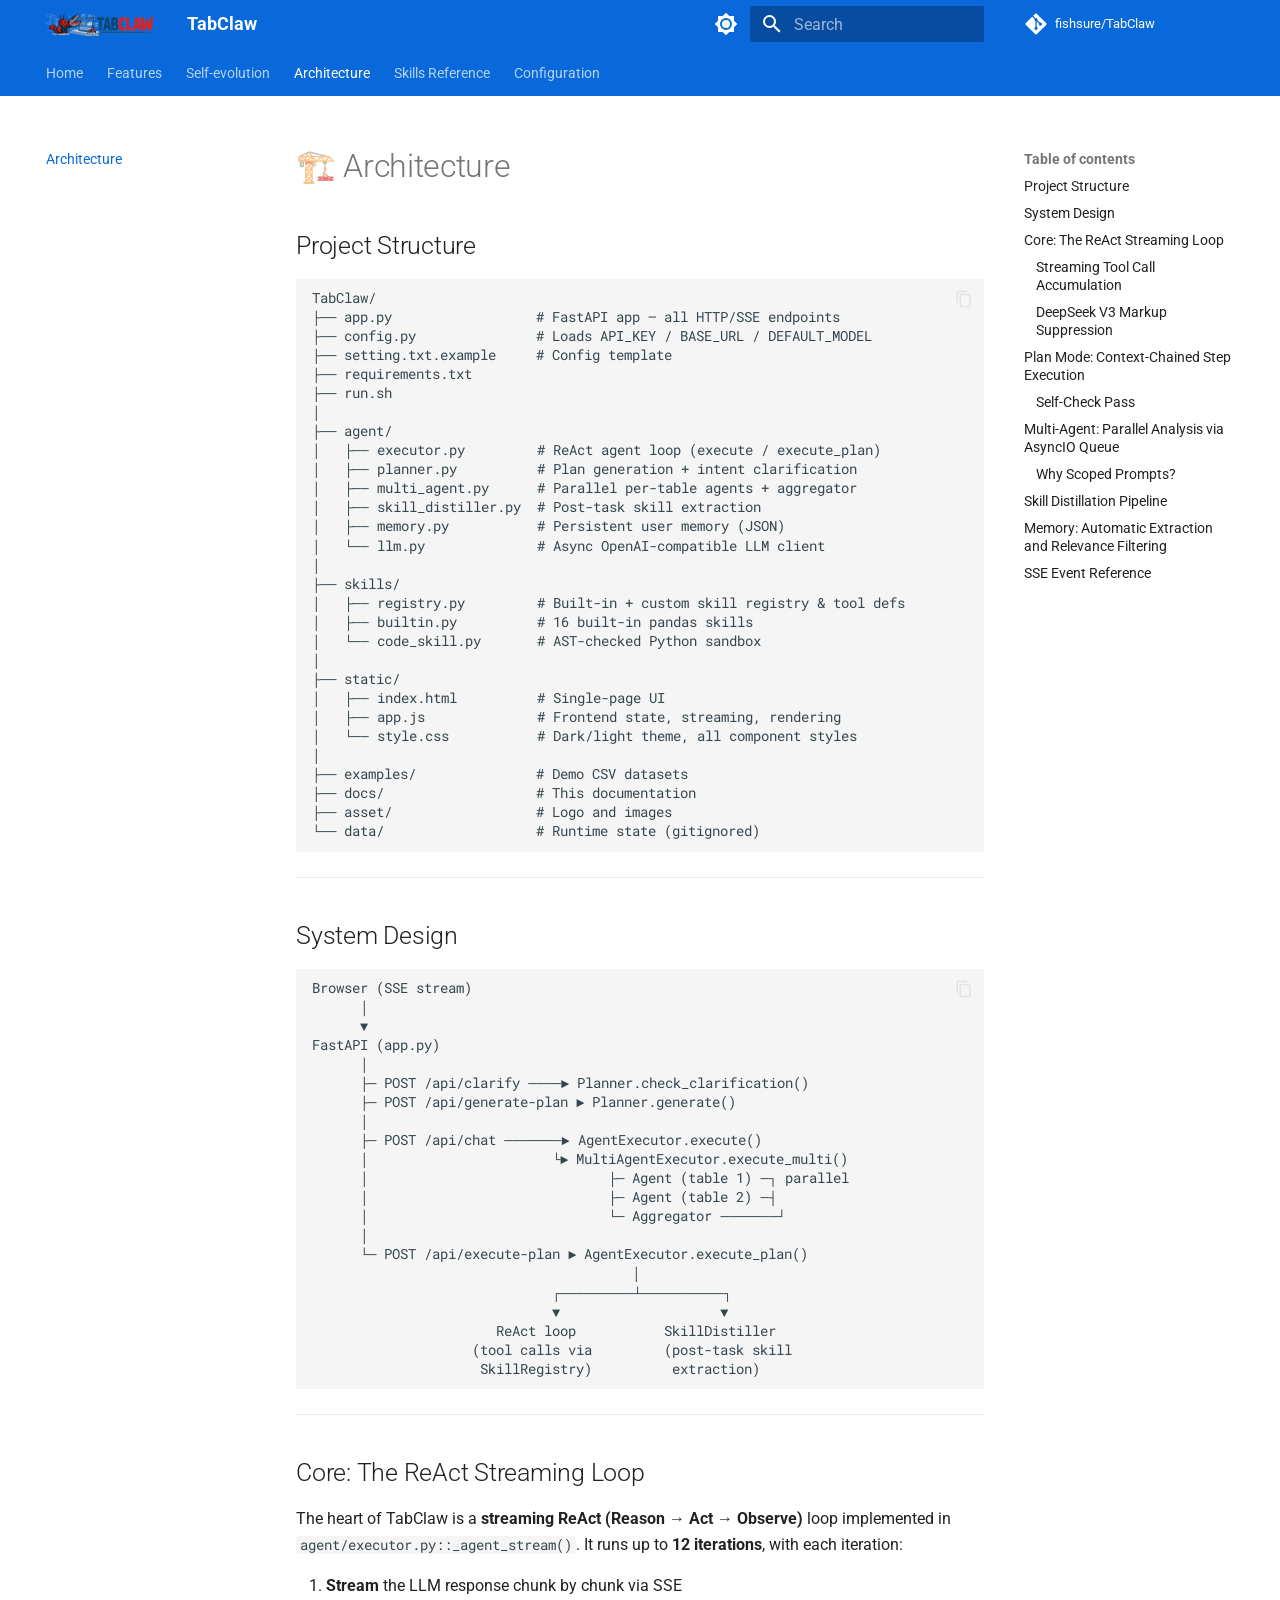
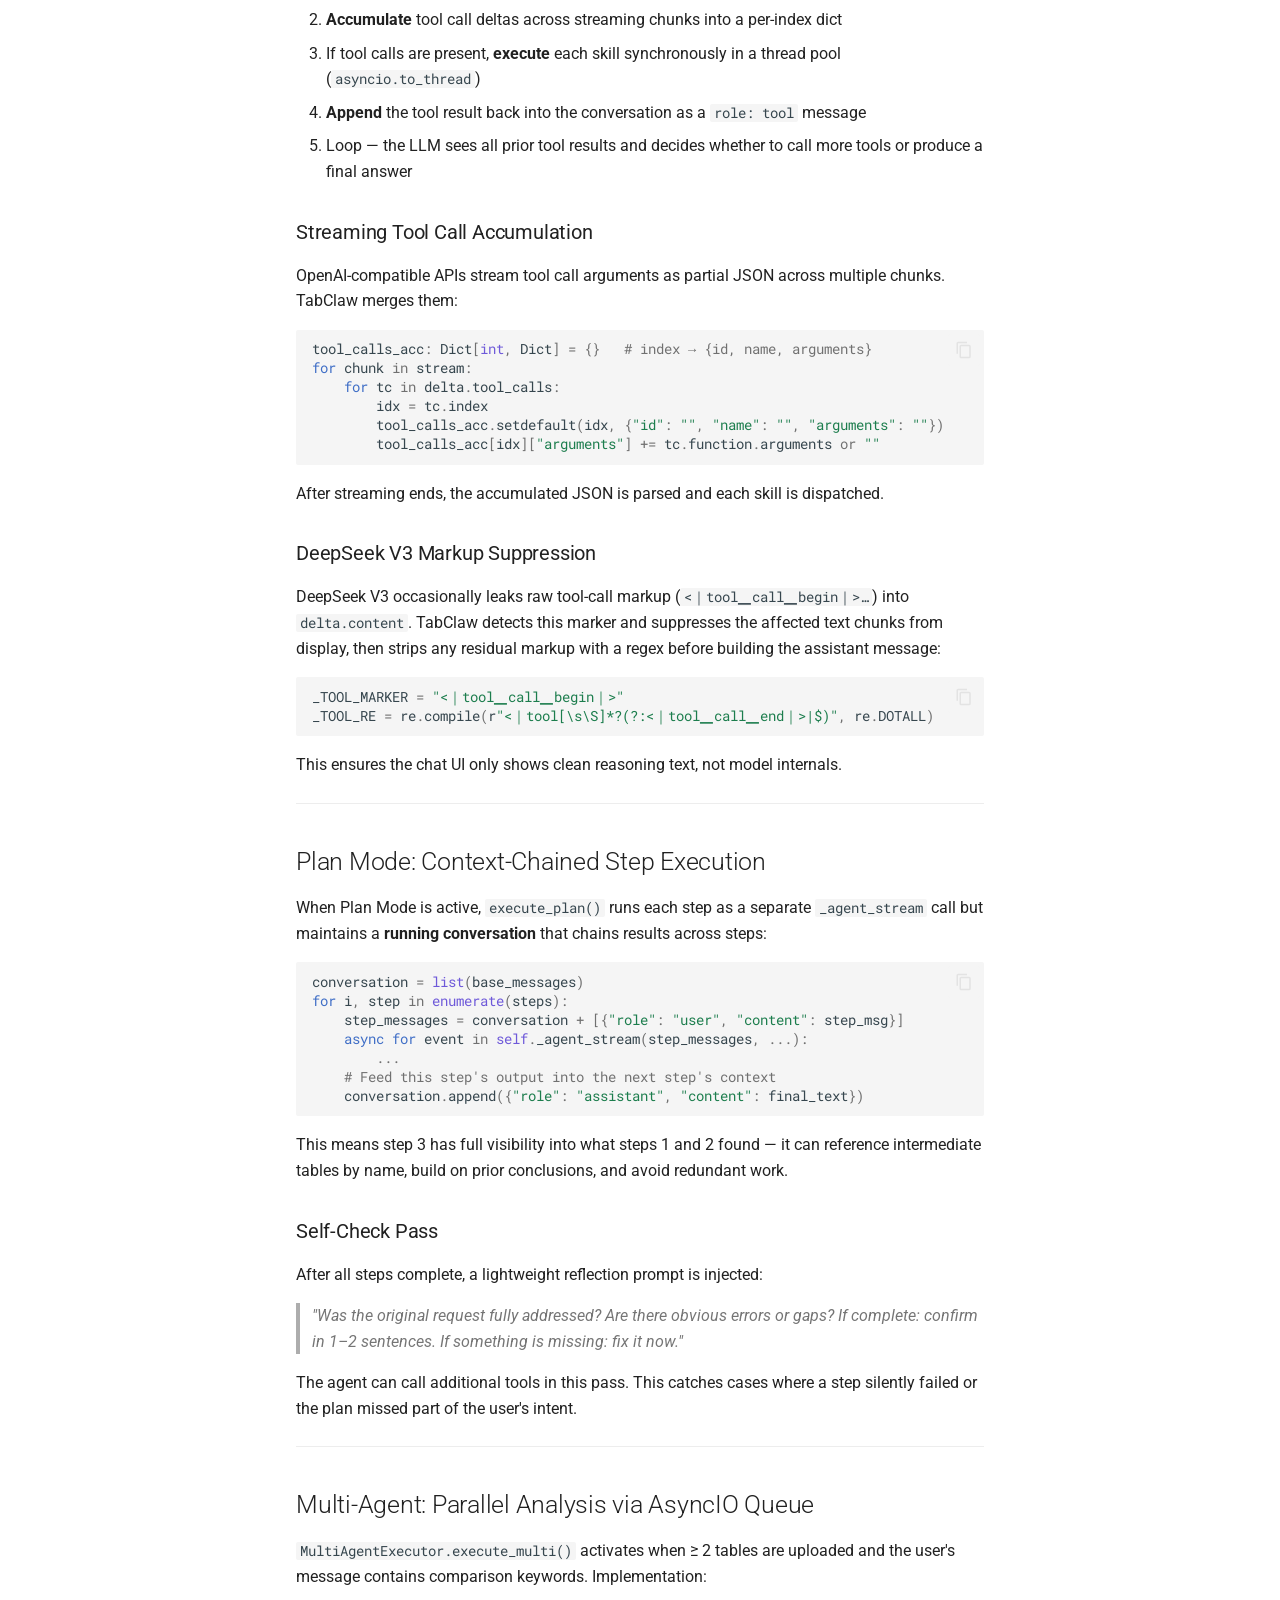
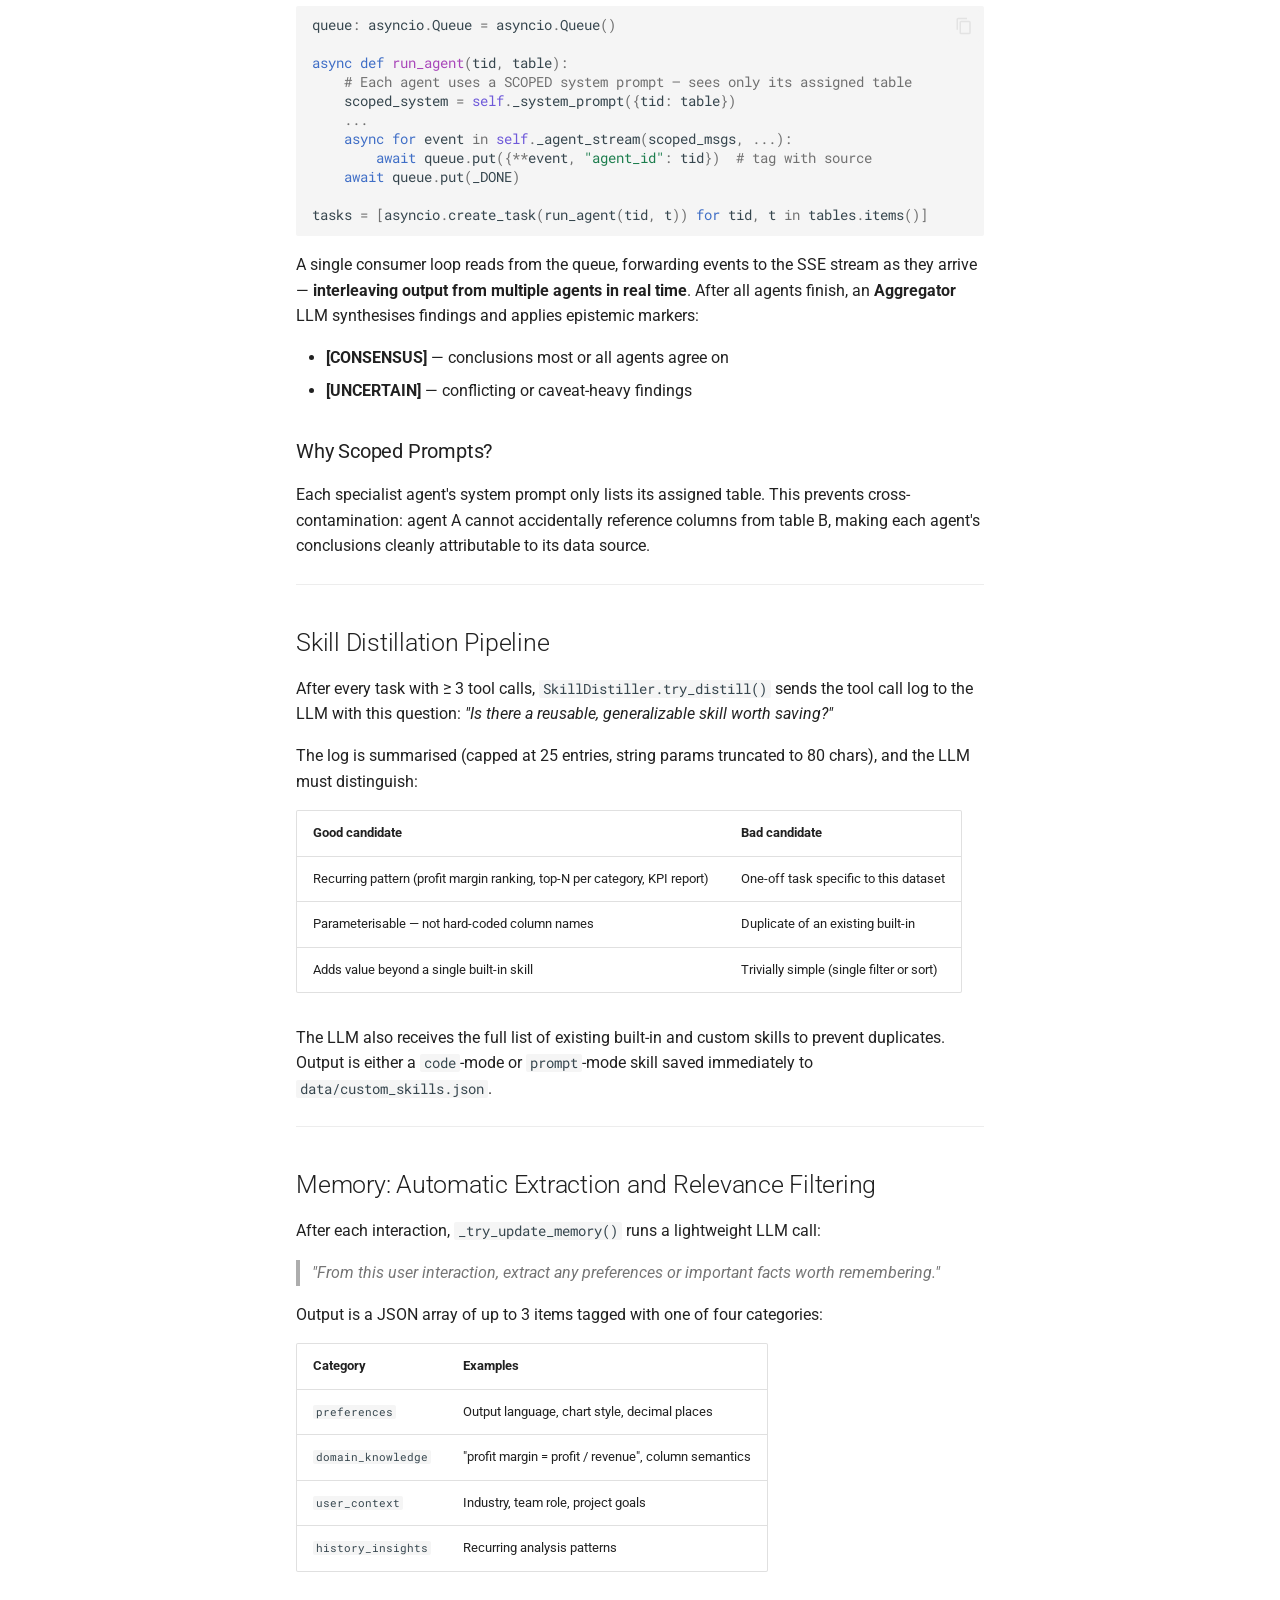
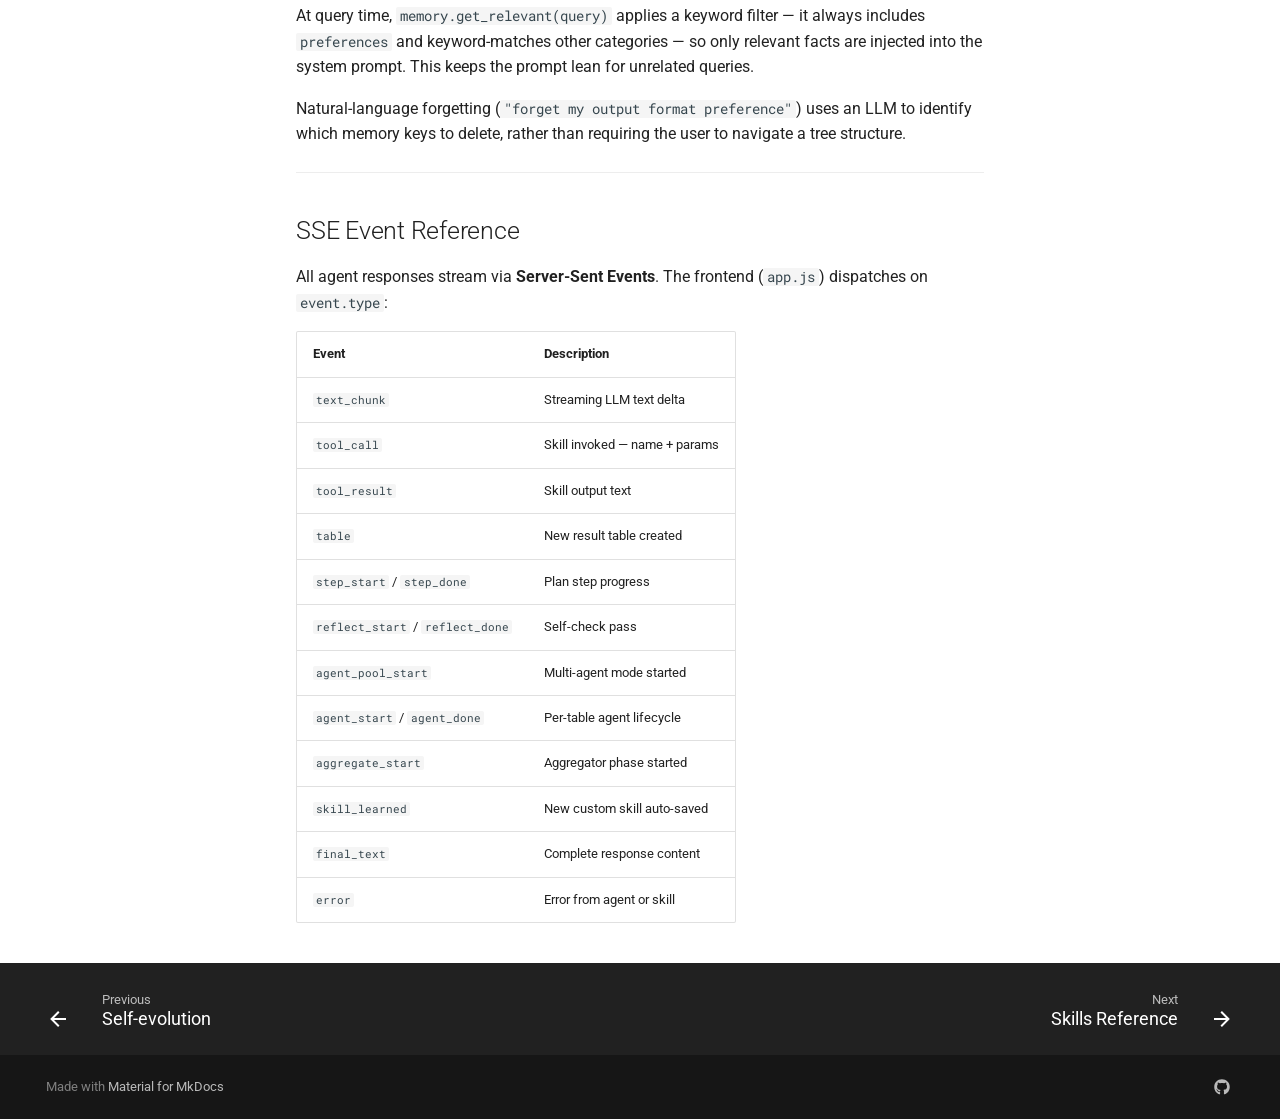
==== commit fb7606fe: "Deployed 508d2bf with MkDocs version: 1.6.1" ====
--- a/architecture/index.html
+++ b/architecture/index.html
@@ -12,10 +12,10 @@
         <meta name="author" content="Shuo Yu, Daoyu Wang, Qingchuan Li">
       
       
-        <link rel="canonical" href="https://fishsure.github.io/TabClaw/architecture/">
-      
-      
-        <link rel="prev" href="../features/">
+        <link rel="canonical" href="https://agentr1.github.io/tab-claw/architecture/">
+      
+      
+        <link rel="prev" href="../self_evolution/">
       
       
         <link rel="next" href="../skills/">
@@ -25,7 +25,7 @@
       
       
       <link rel="icon" href="../assets/logo_rmbg.png">
-      <meta name="generator" content="mkdocs-1.6.1, mkdocs-material-9.7.4">
+      <meta name="generator" content="mkdocs-1.6.1, mkdocs-material-9.7.6">
     
     
       
@@ -264,6 +264,25 @@
   
   
   
+  
+    <li class="md-tabs__item">
+      <a href="../self_evolution/" class="md-tabs__link">
+        
+  
+  
+    
+  
+  Self-evolution
+
+      </a>
+    </li>
+  
+
+      
+        
+  
+  
+  
     
   
   
@@ -405,6 +424,33 @@
     
   
     Features
+  
+
+    
+  </span>
+  
+  
+
+      </a>
+    </li>
+  
+
+    
+      
+      
+  
+  
+  
+  
+    <li class="md-nav__item">
+      <a href="../self_evolution/" class="md-nav__link">
+        
+  
+  
+  <span class="md-ellipsis">
+    
+  
+    Self-evolution
   
 
     
@@ -1168,7 +1214,7 @@
       <nav class="md-footer__inner md-grid" aria-label="Footer" >
         
           
-          <a href="../features/" class="md-footer__link md-footer__link--prev" aria-label="Previous: Features">
+          <a href="../self_evolution/" class="md-footer__link md-footer__link--prev" aria-label="Previous: Self-evolution">
             <div class="md-footer__button md-icon">
               
               <svg xmlns="http://www.w3.org/2000/svg" viewBox="0 0 24 24"><path d="M20 11v2H8l5.5 5.5-1.42 1.42L4.16 12l7.92-7.92L13.5 5.5 8 11z"/></svg>
@@ -1178,7 +1224,7 @@
                 Previous
               </span>
               <div class="md-ellipsis">
-                Features
+                Self-evolution
               </div>
             </div>
           </a>
--- a/assets/custom.css
+++ b/assets/custom.css
@@ -25,9 +25,20 @@
   padding: 48px 0 32px;
 }
 
+.tc-title {
+  font-size: 2.2rem;
+  font-weight: 700;
+  margin: 0 0 20px;
+  letter-spacing: -0.5px;
+  background: linear-gradient(135deg, var(--md-primary-fg-color), var(--md-primary-fg-color--light));
+  -webkit-background-clip: text;
+  -webkit-text-fill-color: transparent;
+  background-clip: text;
+}
+
 .tc-hero img {
-  max-width: min(340px, 80vw);
-  margin-bottom: 4px;
+  max-width: min(300px, 75vw);
+  margin-bottom: 12px;
 }
 
 .tc-tagline {
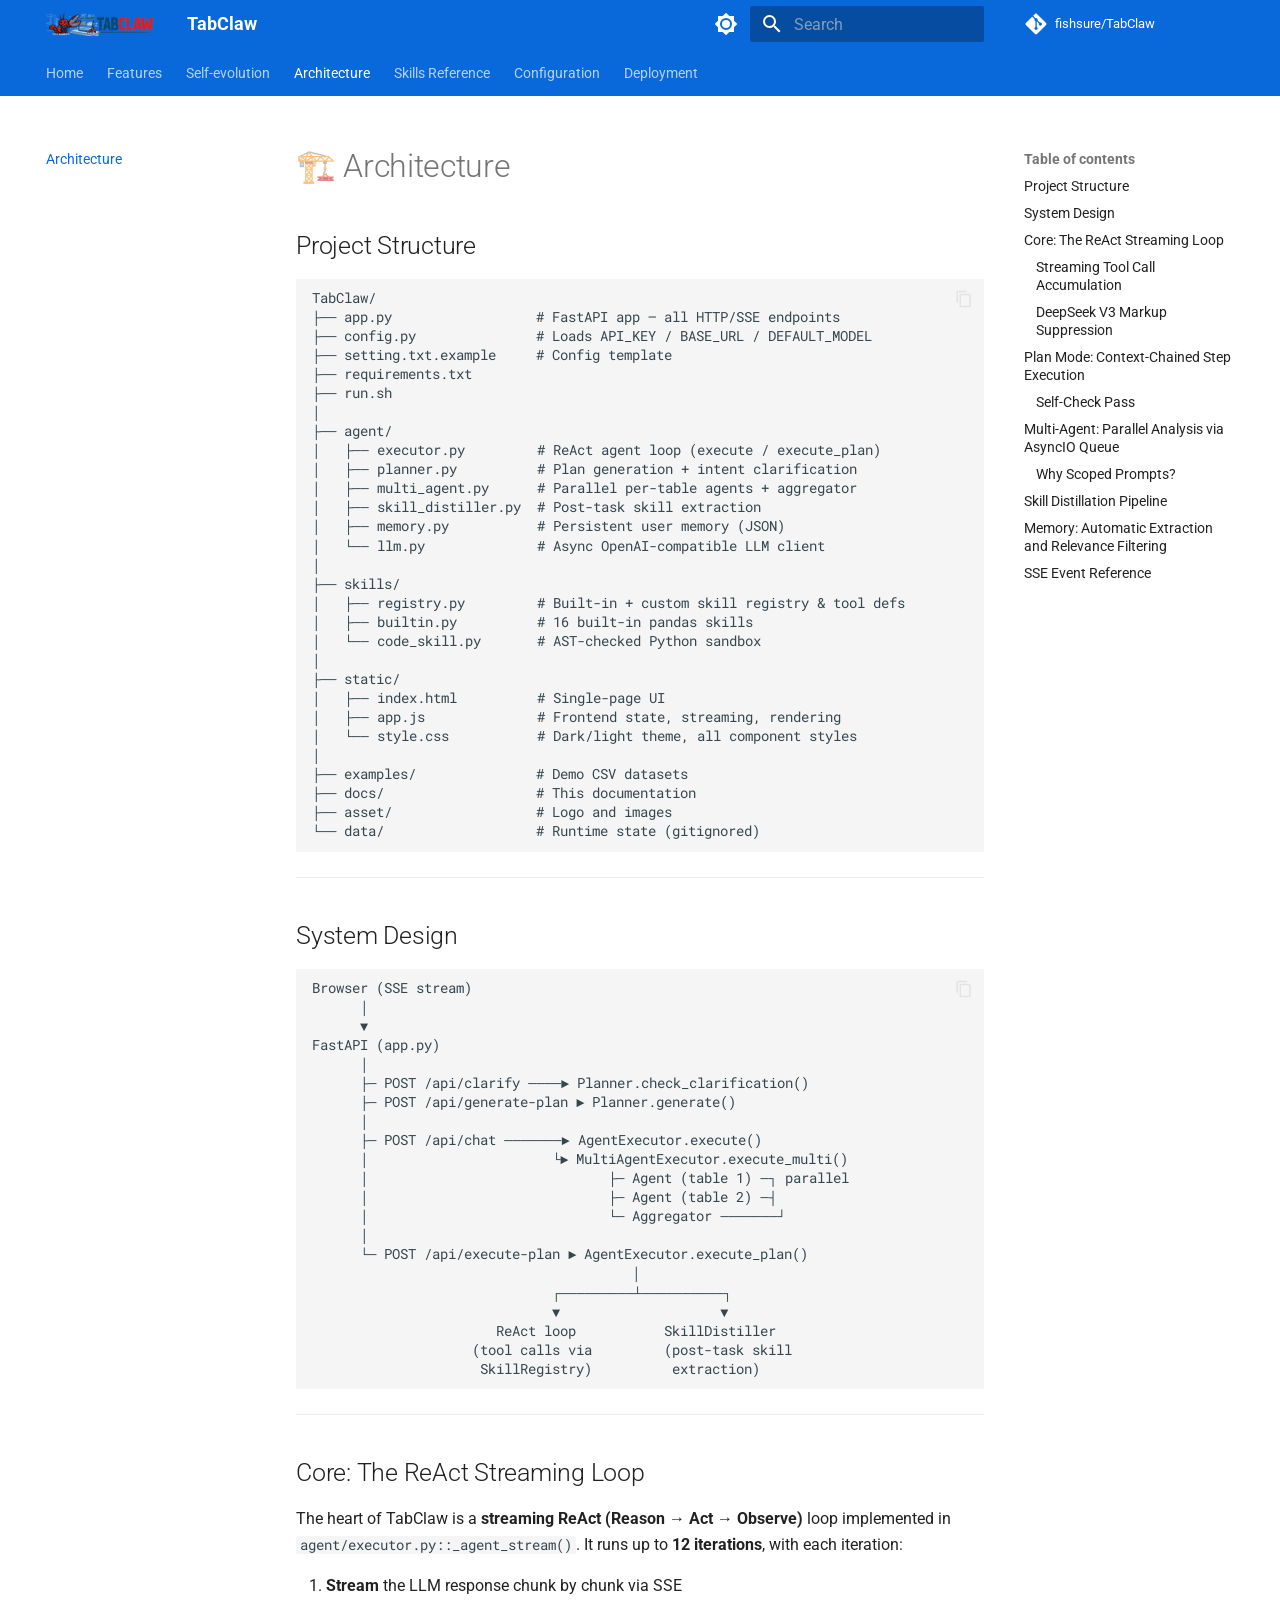
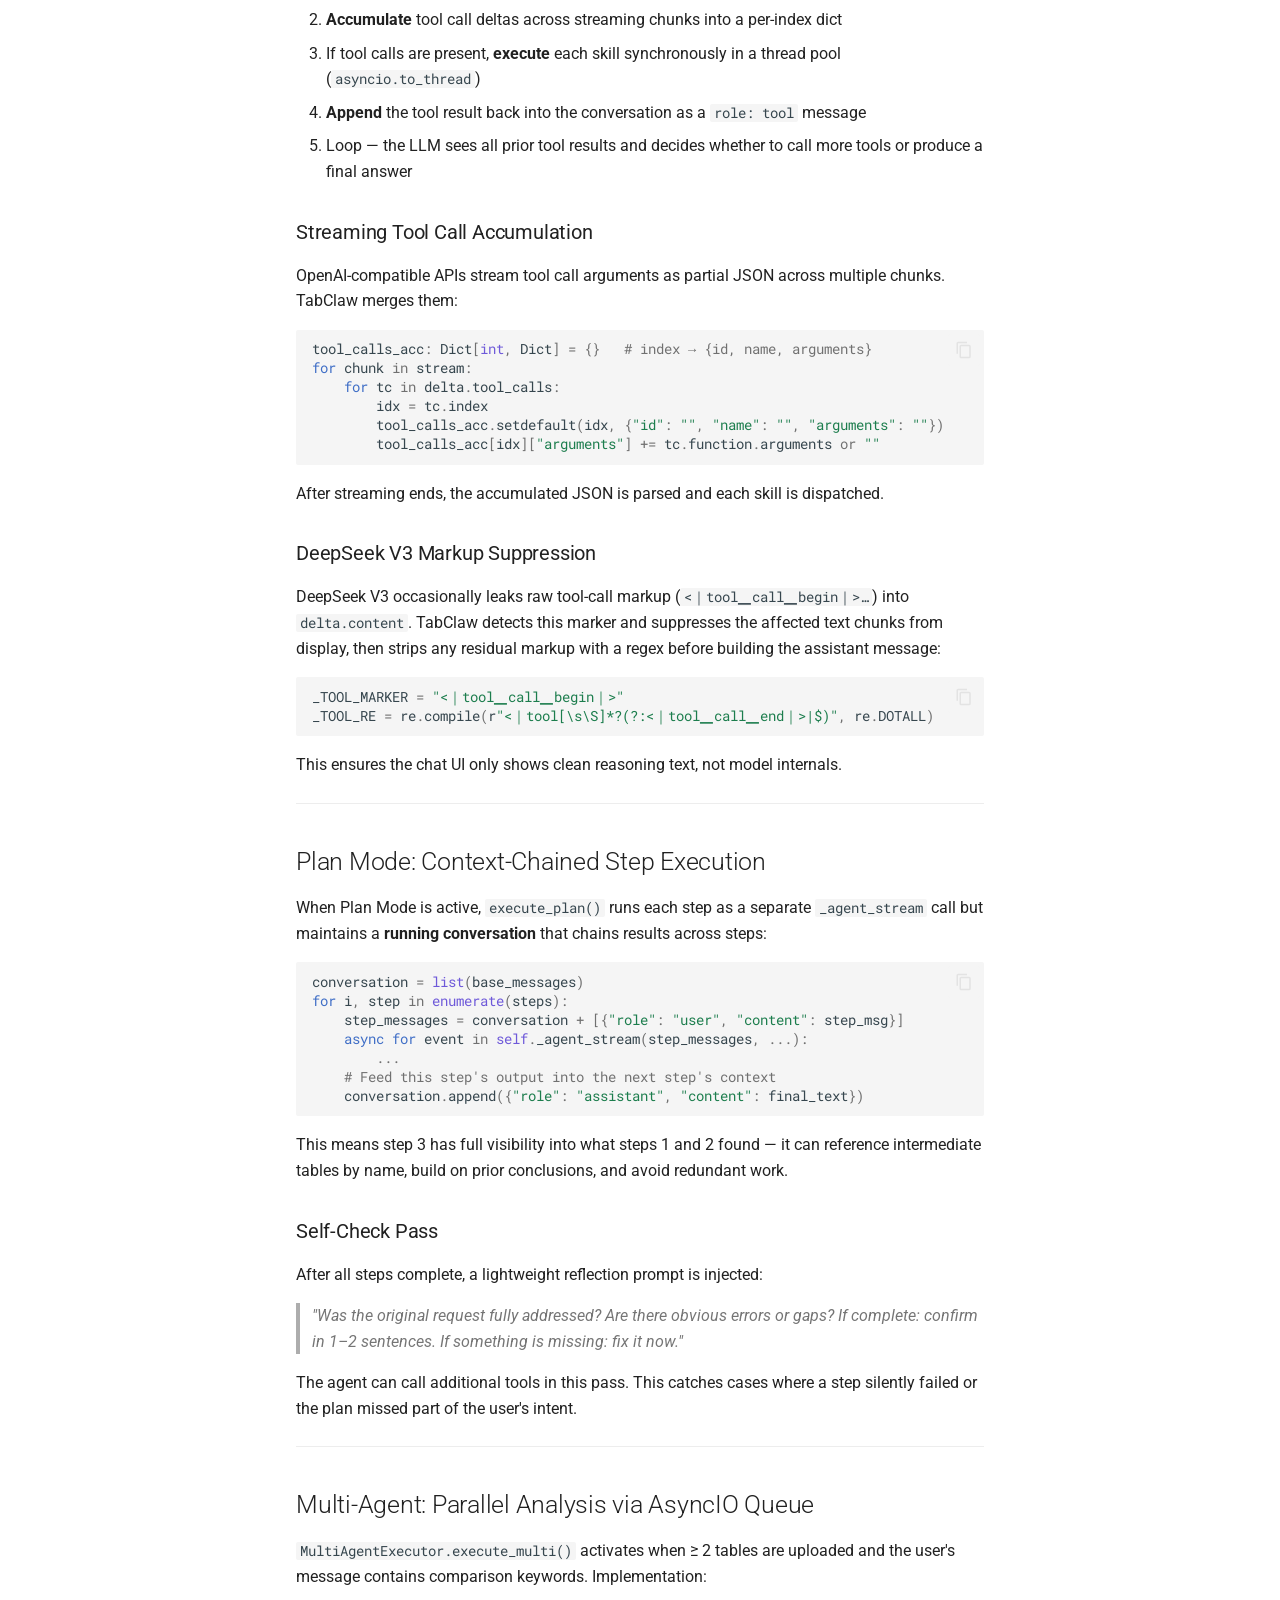
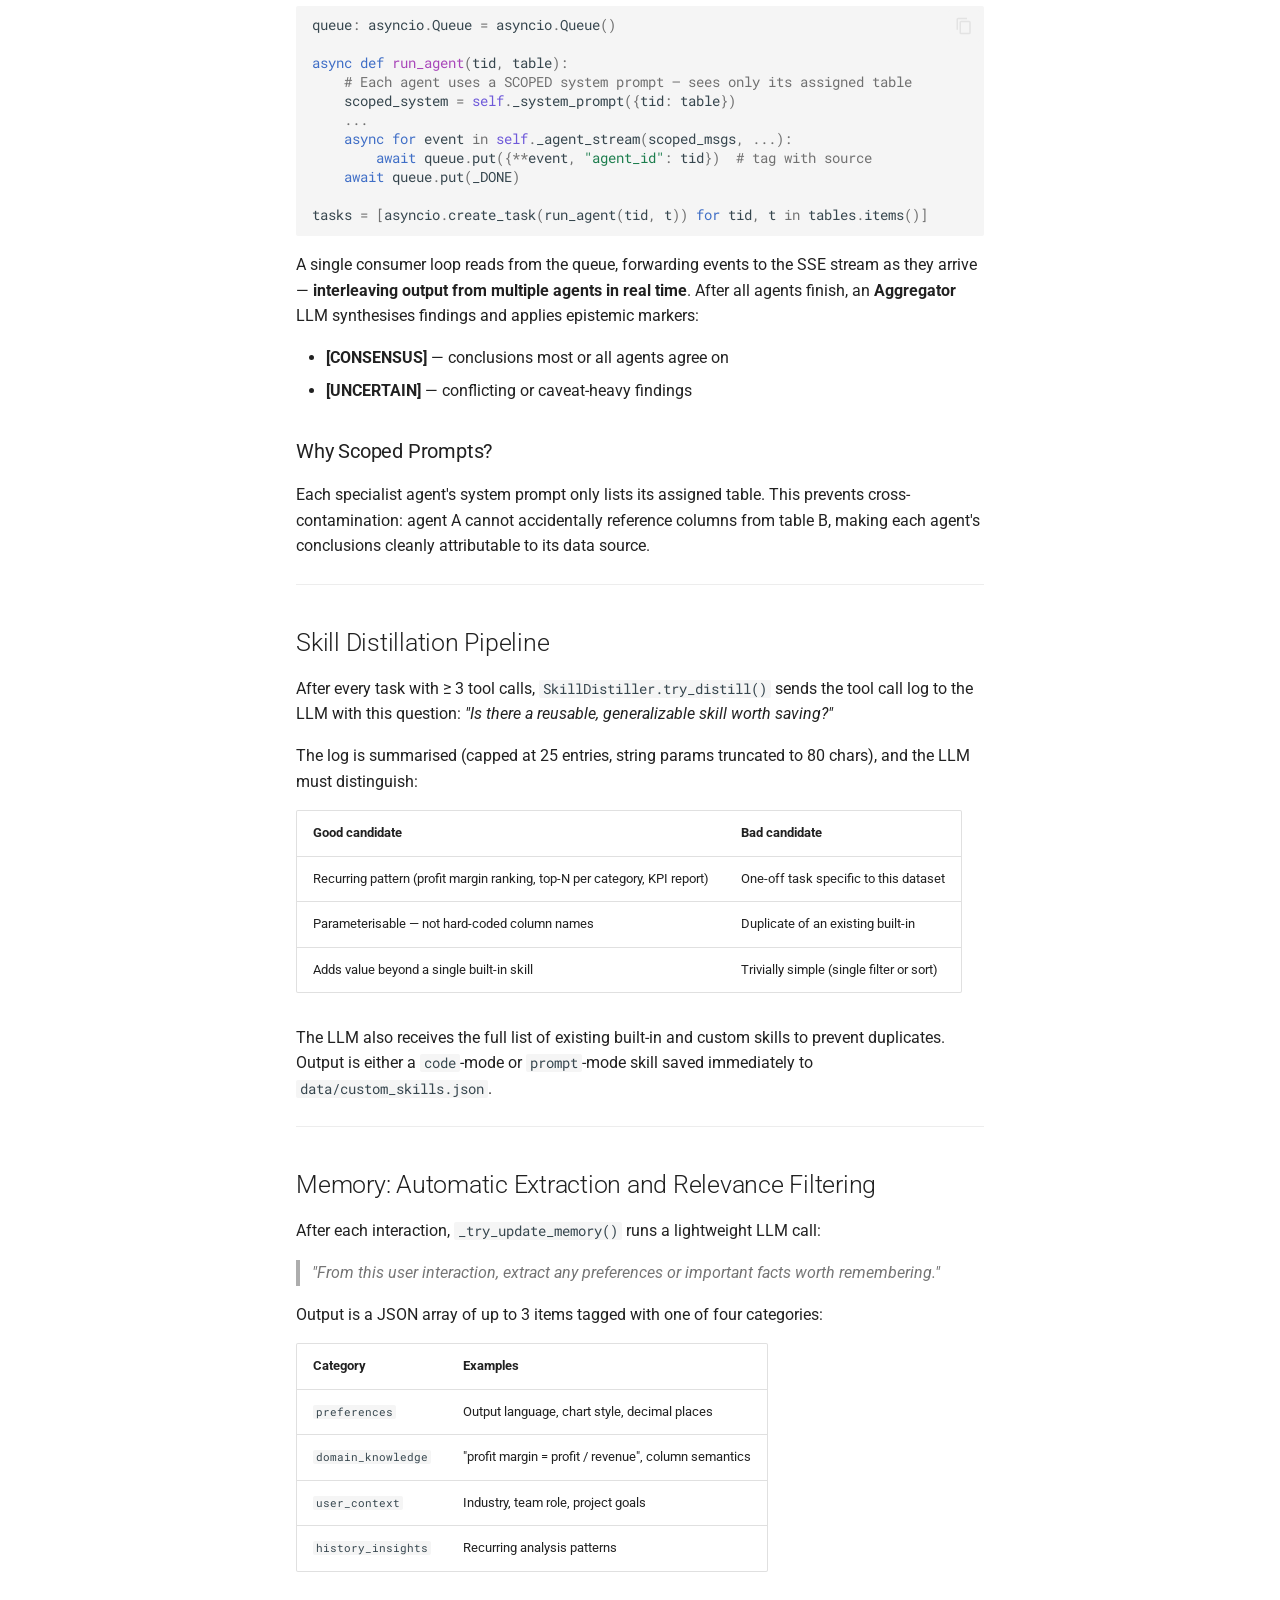
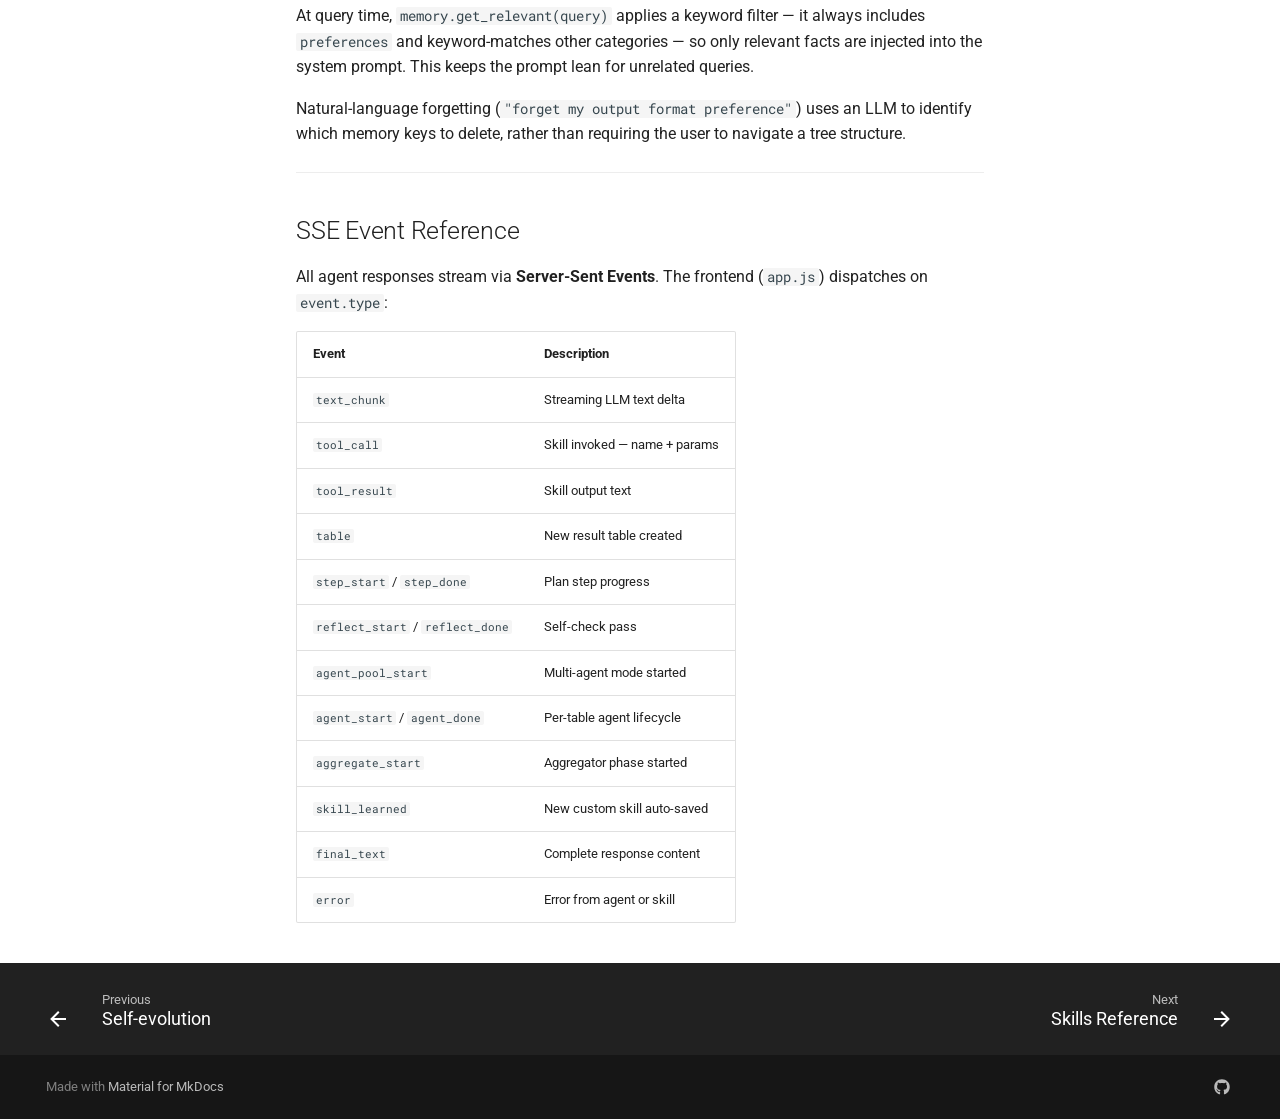
==== commit e1dc9af2: "Deployed ad5dab3 with MkDocs version: 1.6.1" ====
--- a/architecture/index.html
+++ b/architecture/index.html
@@ -338,6 +338,25 @@
   
 
       
+        
+  
+  
+  
+  
+    <li class="md-tabs__item">
+      <a href="../deployment/" class="md-tabs__link">
+        
+  
+  
+    
+  
+  Deployment
+
+      </a>
+    </li>
+  
+
+      
     </ul>
   </div>
 </nav>
@@ -729,6 +748,33 @@
     
   
     Configuration
+  
+
+    
+  </span>
+  
+  
+
+      </a>
+    </li>
+  
+
+    
+      
+      
+  
+  
+  
+  
+    <li class="md-nav__item">
+      <a href="../deployment/" class="md-nav__link">
+        
+  
+  
+  <span class="md-ellipsis">
+    
+  
+    Deployment
   
 
     
